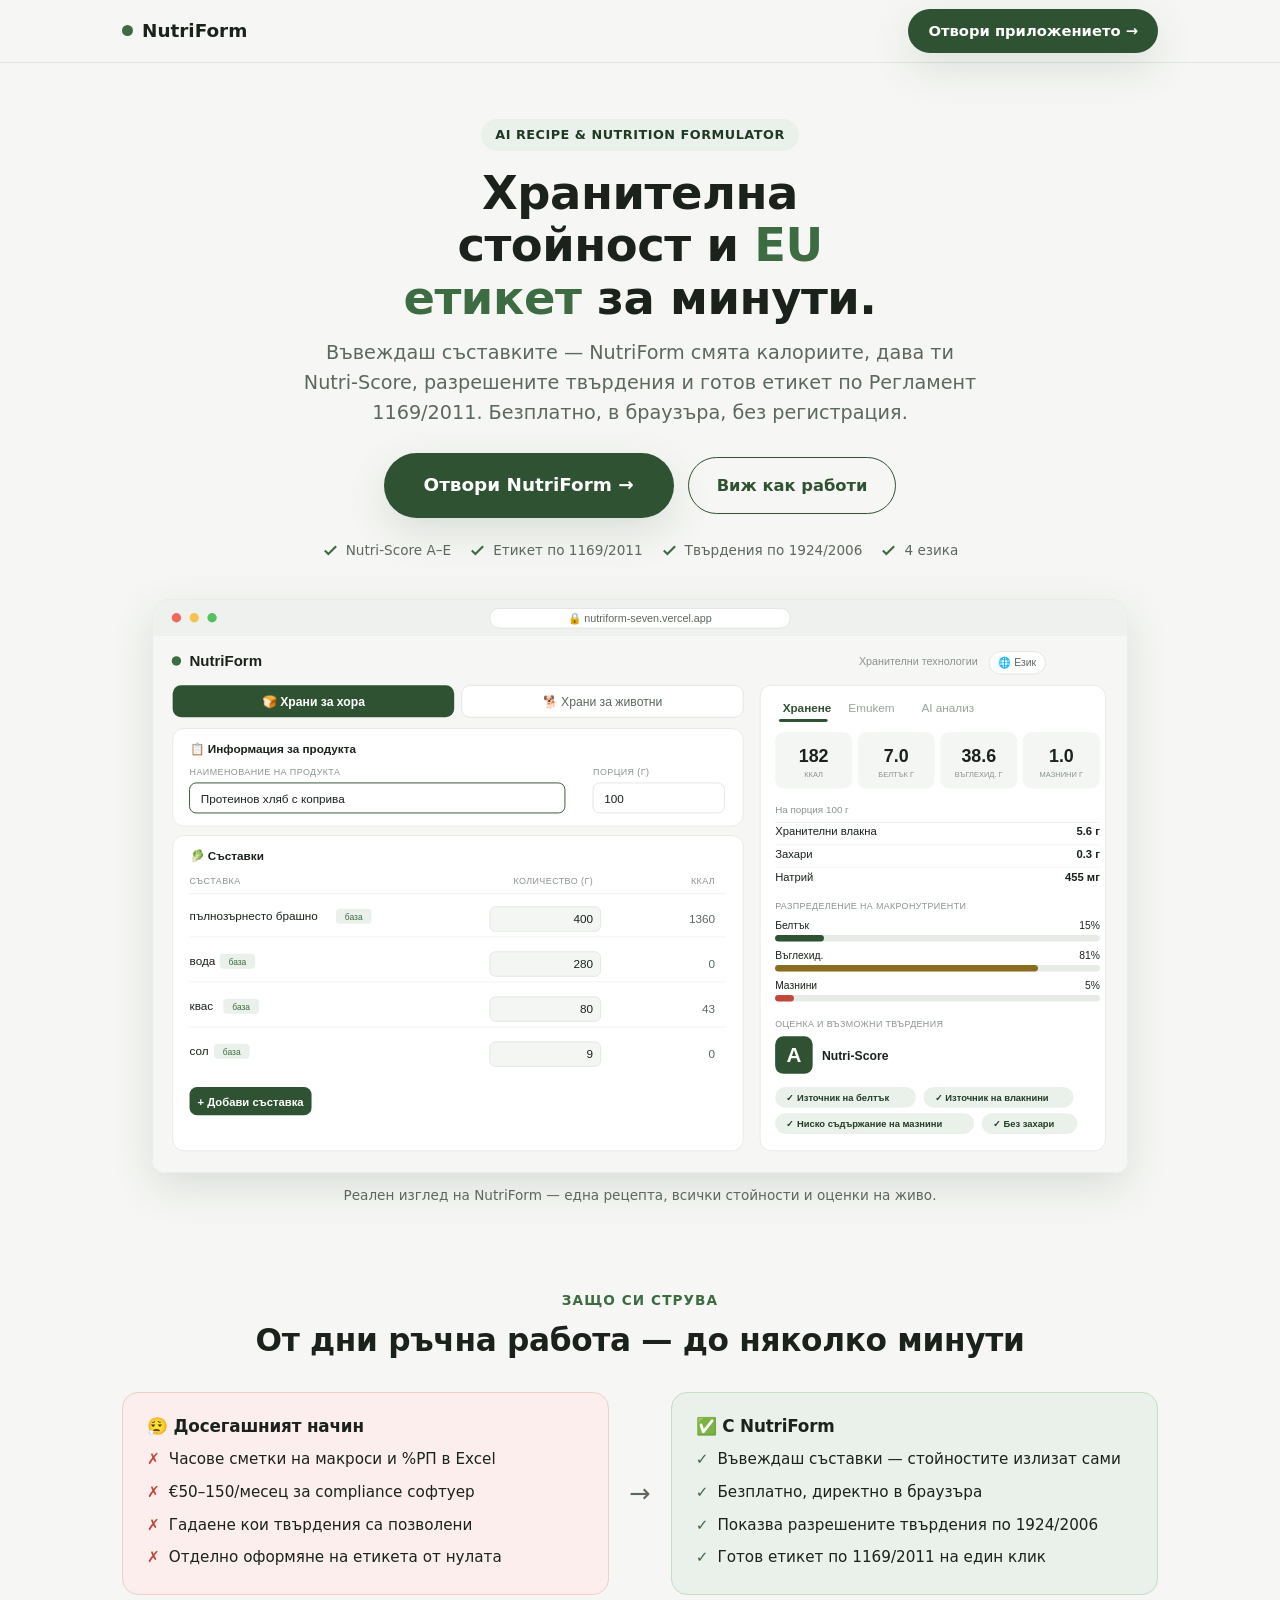
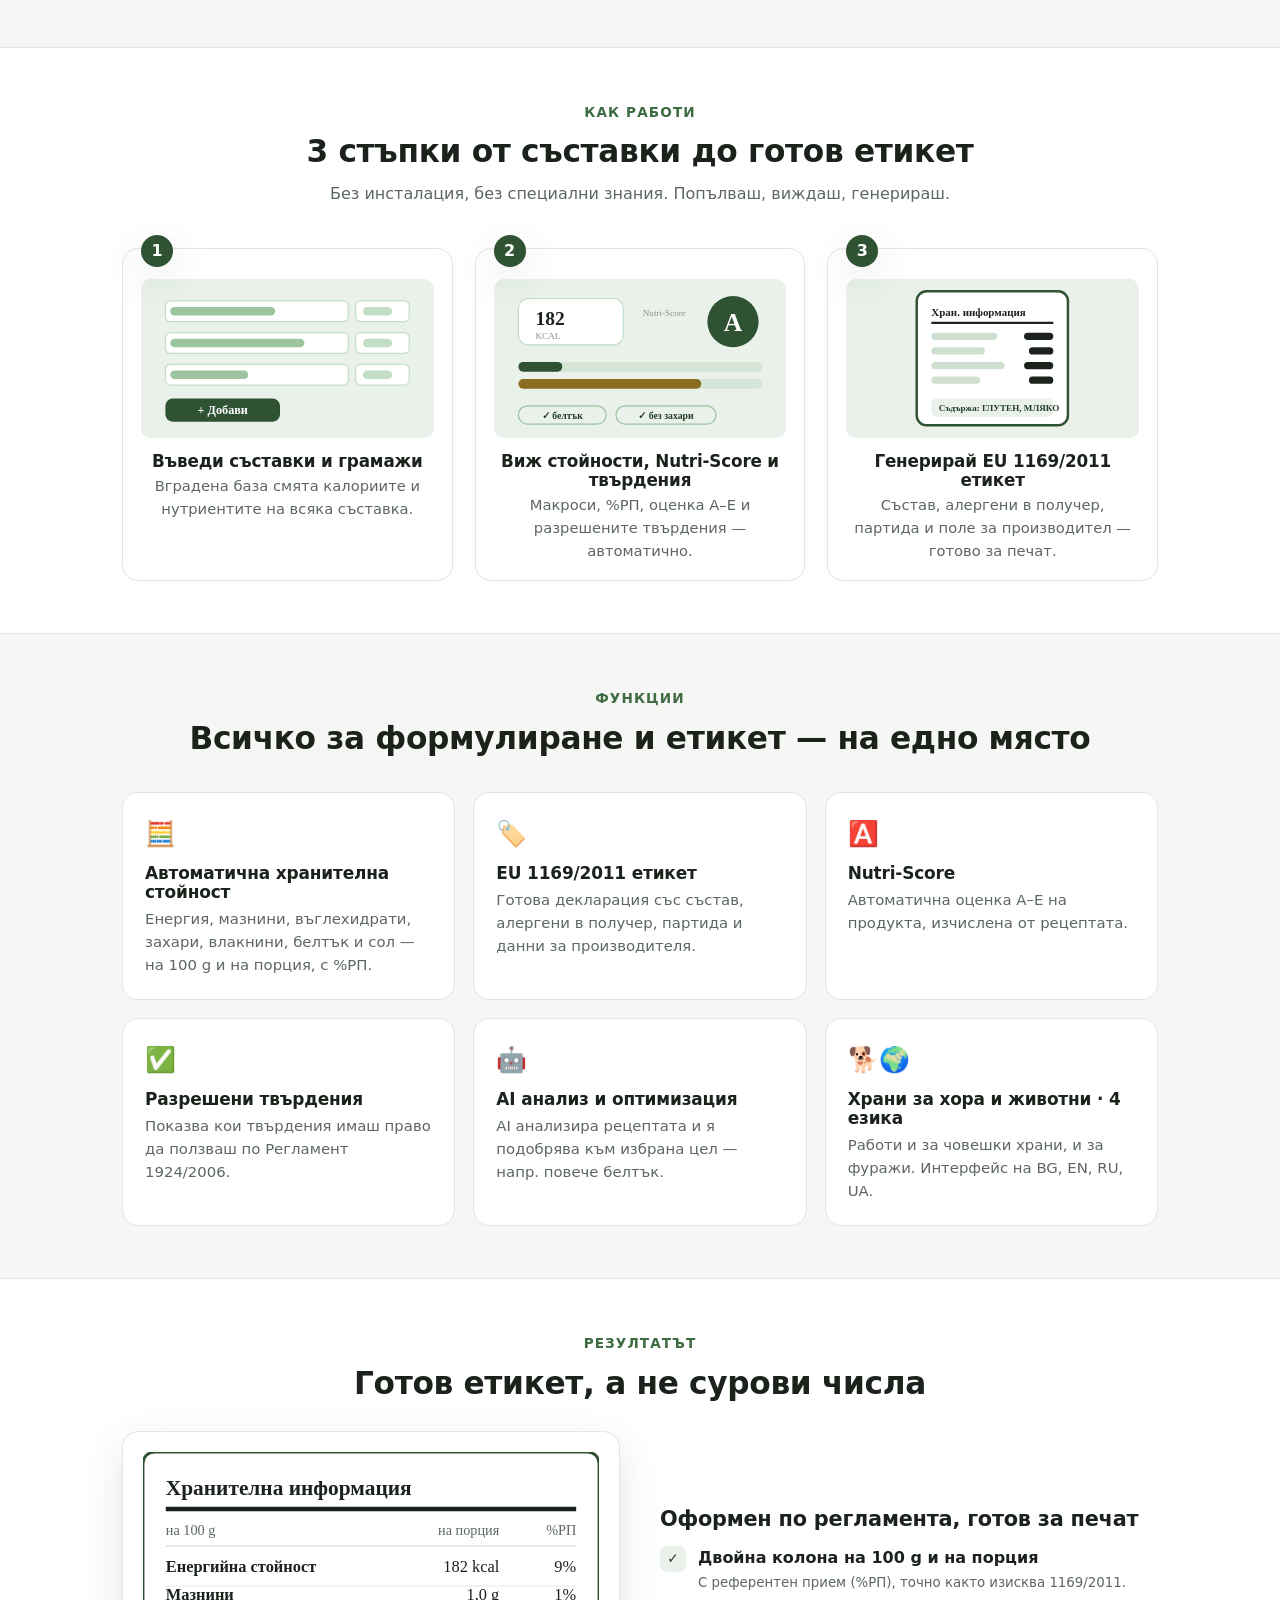
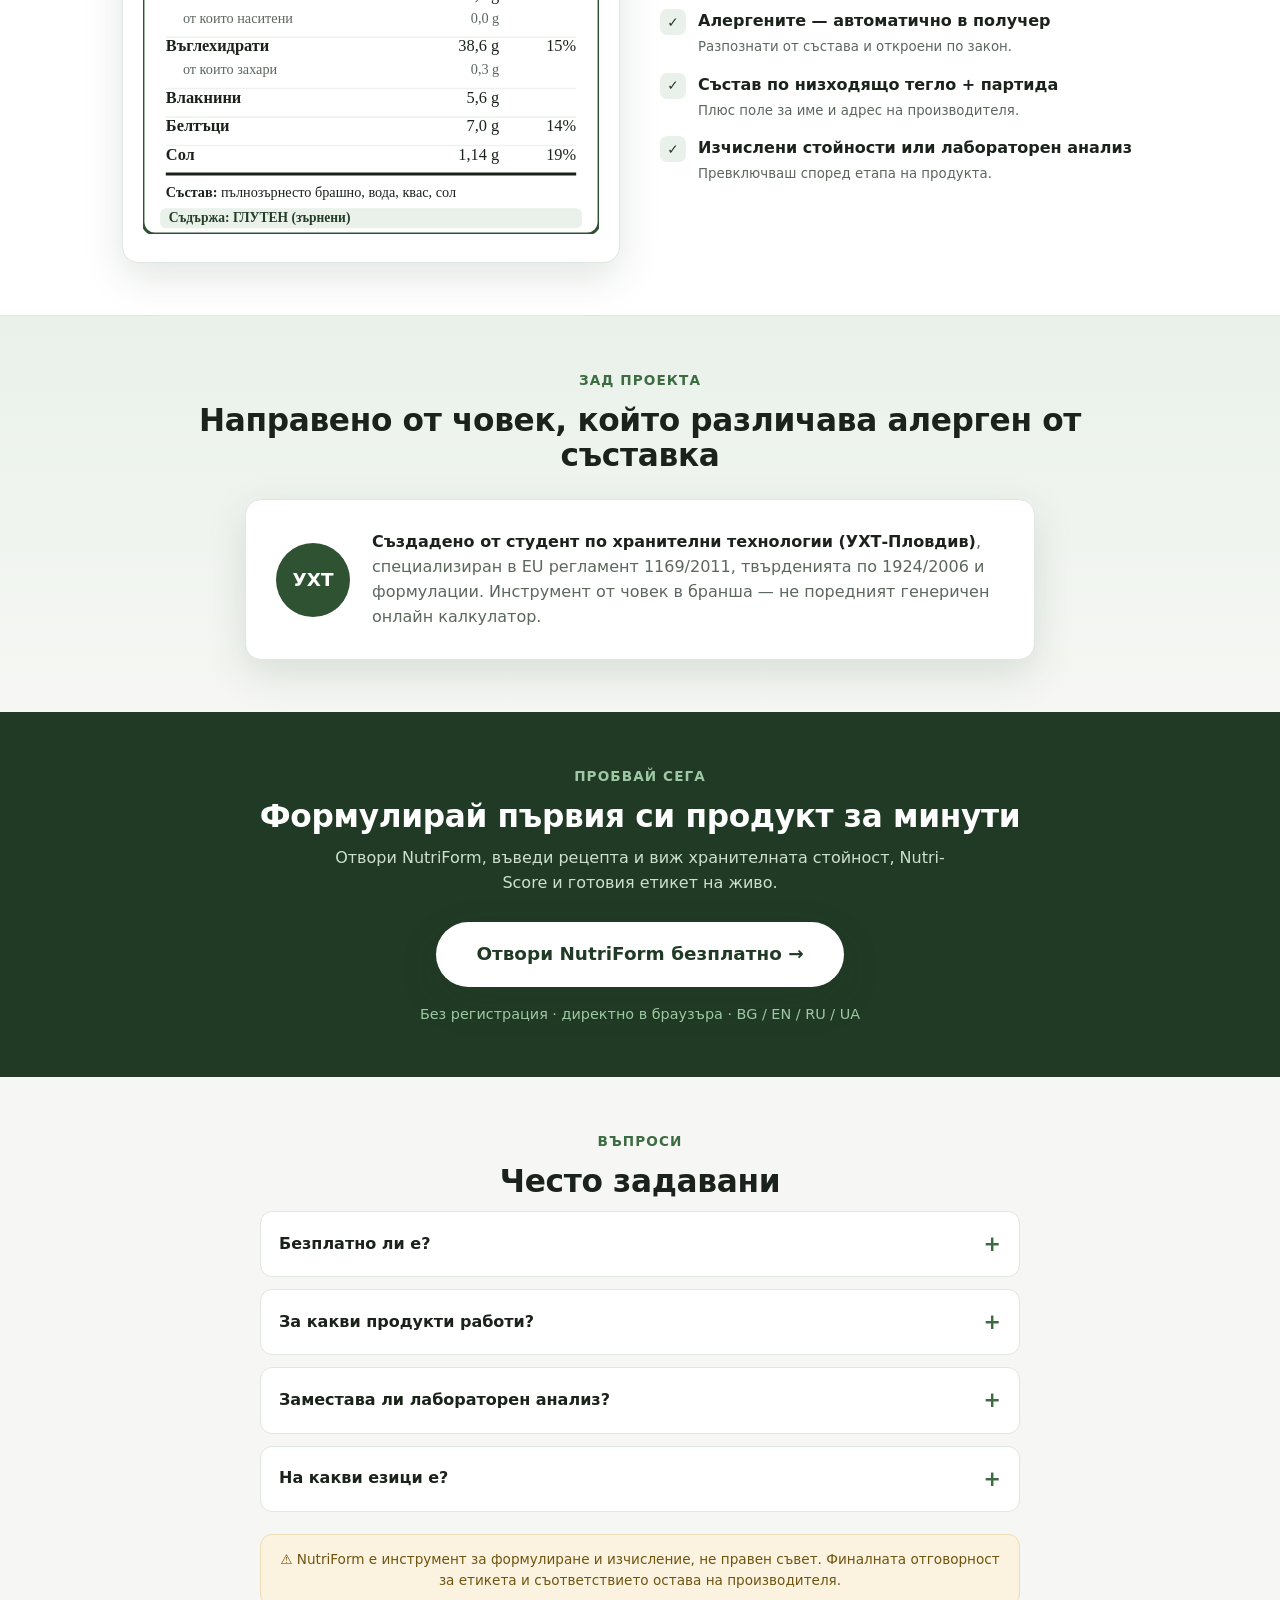
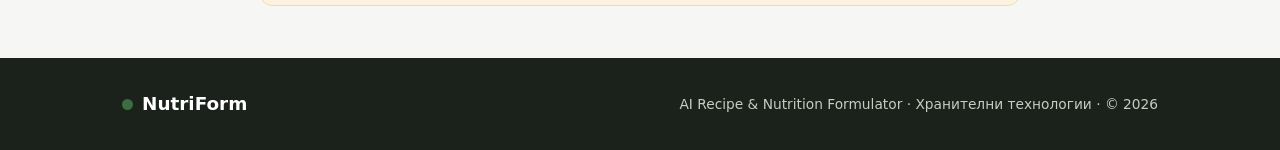
==== public/lp/index.html @ ff9357bd "Landing страница на /lp Задача B от IMPLEMENTATION_BRIEF. Вместо Netlify drop я слагам в същото репо" ====
<!DOCTYPE html>
<html lang="bg">
<head>
<meta charset="UTF-8" />
<meta name="viewport" content="width=device-width, initial-scale=1.0" />
<title>NutriForm — хранителна стойност и EU етикет за минути</title>
<meta name="description" content="Въведи съставките — NutriForm смята хранителната стойност, Nutri-Score, разрешените твърдения и прави готов етикет по Регламент 1169/2011. Безплатно, в браузъра." />
<link rel="icon" href="/icons/icon-192.png" />
<meta property="og:type" content="website" />
<meta property="og:title" content="NutriForm — хранителна стойност и EU етикет за минути" />
<meta property="og:description" content="Въведи съставките — NutriForm смята калориите, Nutri-Score и прави готов етикет по 1169/2011. Безплатно, без регистрация." />
<meta property="og:image" content="/icons/icon-512.png" />
<meta name="twitter:card" content="summary_large_image" />
<style>
  :root{
    --green:#2f5233;--green-2:#3d6b42;--green-d:#213a25;--green-l:#e9f1ea;
    --olive:#8a6d1f;--ink:#1a221b;--muted:#5c675e;--line:#e0e6e1;
    --bg:#f6f7f4;--white:#fff;--amber-l:#fbf3df;--red:#c0483b;
    --radius:16px;--shadow:0 14px 40px rgba(33,58,37,.13);
    --font:'Segoe UI',system-ui,-apple-system,Roboto,Helvetica,Arial,sans-serif;
  }
  *{box-sizing:border-box;margin:0;padding:0}
  html{scroll-behavior:smooth}
  body{font-family:var(--font);color:var(--ink);background:var(--bg);line-height:1.55;-webkit-font-smoothing:antialiased}
  .wrap{max-width:1080px;margin:0 auto;padding:0 22px}
  h1,h2,h3{line-height:1.13;letter-spacing:-.01em}
  .btn{display:inline-flex;align-items:center;gap:8px;background:var(--green);color:#fff;font-weight:700;
    font-size:1.02rem;padding:15px 28px;border-radius:999px;text-decoration:none;border:0;cursor:pointer;
    box-shadow:var(--shadow);transition:transform .15s,background .15s}
  .btn:hover{background:var(--green-d);transform:translateY(-2px)}
  .btn.small{padding:11px 20px;font-size:.92rem}
  .btn.ghost{background:transparent;color:var(--green);box-shadow:none;border:1.5px solid var(--green)}
  .btn.ghost:hover{background:var(--green-l)}
  .btn.big{font-size:1.15rem;padding:18px 40px}
  .tag{display:inline-block;background:var(--green-l);color:var(--green-d);font-weight:700;
    font-size:.8rem;padding:6px 14px;border-radius:999px;letter-spacing:.04em;text-transform:uppercase}

  nav{position:sticky;top:0;z-index:20;background:rgba(246,247,244,.92);backdrop-filter:blur(8px);border-bottom:1px solid var(--line)}
  nav .wrap{display:flex;align-items:center;justify-content:space-between;height:62px}
  .logo{display:flex;align-items:center;gap:9px;font-weight:800;font-size:1.15rem}
  .logo .dot{width:11px;height:11px;border-radius:50%;background:var(--green-2)}

  /* HERO */
  header{padding:56px 0 30px;background:radial-gradient(1100px 460px at 50% -40%,var(--green-l),transparent);text-align:center}
  header h1{font-size:2.9rem;margin:16px auto 14px;max-width:16ch}
  header h1 span{color:var(--green-2)}
  .lead{font-size:1.2rem;color:var(--muted);max-width:56ch;margin:0 auto 26px}
  .cta-row{display:flex;align-items:center;justify-content:center;gap:14px;flex-wrap:wrap}
  .trust{display:flex;gap:18px;flex-wrap:wrap;justify-content:center;margin-top:22px;font-size:.85rem;color:var(--muted)}
  .trust span{display:flex;align-items:center;gap:7px}
  .check{width:17px;height:17px;flex:none;color:var(--green-2)}

  /* SHOT */
  .shot{max-width:1020px;margin:38px auto 0;padding:0 22px}
  .shot svg{width:100%;height:auto;display:block;border-radius:14px;box-shadow:var(--shadow)}
  .shot .cap{text-align:center;color:var(--muted);font-size:.85rem;margin-top:12px}

  section{padding:52px 0}
  .center{text-align:center}
  .kicker{color:var(--green-2);font-weight:800;font-size:.85rem;letter-spacing:.08em;text-transform:uppercase}
  h2{font-size:1.95rem;margin:10px 0 12px}
  .sub{color:var(--muted);max-width:62ch;margin:0 auto}

  /* BEFORE/AFTER */
  .ba{display:grid;grid-template-columns:1fr auto 1fr;gap:20px;align-items:stretch;margin-top:34px}
  .ba .col{border-radius:var(--radius);padding:24px}
  .before{background:#fbeeec;border:1px solid #f0cfc9}
  .after{background:var(--green-l);border:1px solid #c3ddc6}
  .ba h3{font-size:1.05rem;margin-bottom:12px;display:flex;align-items:center;gap:8px}
  .ba ul{list-style:none;display:flex;flex-direction:column;gap:9px}
  .ba li{font-size:.95rem;display:flex;gap:9px;align-items:flex-start}
  .ba .mk{flex:none;font-weight:800}
  .before .mk{color:var(--red)}.after .mk{color:var(--green-2)}
  .ba .arrow{display:grid;place-items:center;font-size:1.6rem;color:var(--muted)}

  .panel{background:var(--white);border-top:1px solid var(--line);border-bottom:1px solid var(--line)}
  .steps{display:grid;grid-template-columns:repeat(3,1fr);gap:22px;margin-top:42px}
  .step{background:var(--white);border:1px solid var(--line);border-radius:var(--radius);padding:18px;position:relative}
  .step .num{position:absolute;top:-14px;left:18px;width:32px;height:32px;border-radius:50%;
    background:var(--green);color:#fff;display:grid;place-items:center;font-weight:800;box-shadow:var(--shadow)}
  .step svg{display:block;width:100%;height:auto;border-radius:10px;background:var(--green-l);margin:12px 0 14px}
  .step h3{font-size:1.05rem;margin-bottom:4px}.step p{color:var(--muted);font-size:.92rem}

  .feat{display:grid;grid-template-columns:repeat(3,1fr);gap:18px;margin-top:36px}
  .fcard{background:var(--white);border:1px solid var(--line);border-radius:var(--radius);padding:22px;text-align:left}
  .fcard .ico{font-size:1.55rem}.fcard h3{font-size:1.06rem;margin:10px 0 6px}.fcard p{color:var(--muted);font-size:.93rem}

  /* OUTPUT SHOWCASE */
  .out{display:grid;grid-template-columns:1fr 1fr;gap:40px;align-items:center;margin-top:30px}
  .out .label-svg{background:var(--white);border:1px solid var(--line);border-radius:var(--radius);box-shadow:var(--shadow);padding:20px}
  .out ul{list-style:none;display:flex;flex-direction:column;gap:14px;margin-top:14px}
  .out li{display:flex;gap:12px;align-items:flex-start}
  .out .b{width:26px;height:26px;border-radius:7px;background:var(--green-l);color:var(--green-d);display:grid;place-items:center;flex:none;font-weight:800;font-size:.85rem}
  .out b{display:block}.out small{color:var(--muted)}

  .why{background:linear-gradient(180deg,var(--green-l),var(--bg))}
  .why-box{background:var(--white);border:1px solid var(--line);border-radius:var(--radius);box-shadow:var(--shadow);
    padding:30px;display:flex;gap:22px;align-items:center;max-width:790px;margin:26px auto 0}
  .avatar{width:74px;height:74px;border-radius:50%;background:var(--green);color:#fff;display:grid;place-items:center;font-size:1.15rem;font-weight:800;flex:none}
  .why-box p{color:var(--muted)}.why-box b{color:var(--ink)}

  .offer{background:var(--green-d);color:#fff;text-align:center}
  .offer .kicker{color:#9ec7a3}.offer h2{color:#fff}.offer .sub{color:#cde0cf;margin-bottom:26px}
  .offer .note{margin-top:16px;font-size:.9rem;color:#9ec7a3}

  .faq{max-width:760px;margin:0 auto}
  details{background:var(--white);border:1px solid var(--line);border-radius:12px;padding:16px 18px;margin-top:12px}
  details summary{font-weight:700;cursor:pointer;list-style:none;display:flex;justify-content:space-between;align-items:center}
  details summary::-webkit-details-marker{display:none}
  details summary::after{content:'+';color:var(--green-2);font-weight:800;font-size:1.3rem}
  details[open] summary::after{content:'–'}
  details p{color:var(--muted);margin-top:10px;font-size:.95rem}
  .disc{background:var(--amber-l);border:1px solid #eeddb4;color:#6f5410;border-radius:12px;padding:14px 16px;font-size:.85rem;max-width:760px;margin:22px auto 0;text-align:center}

  footer{background:var(--ink);color:#c3cec4;padding:32px 0;font-size:.86rem}
  footer .wrap{display:flex;justify-content:space-between;gap:16px;flex-wrap:wrap;align-items:center}
  .logo.light{color:#fff}

  @media(max-width:820px){
    header h1{font-size:2.1rem}
    .ba{grid-template-columns:1fr}.ba .arrow{transform:rotate(90deg)}
    .steps,.feat,.out{grid-template-columns:1fr}
  }
</style>
</head>
<body>

<nav><div class="wrap">
  <div class="logo"><span class="dot"></span>NutriForm</div>
  <a href="/" class="btn small">Отвори приложението →</a>
</div></nav>

<!-- HERO -->
<header><div class="wrap">
  <span class="tag">AI Recipe &amp; Nutrition Formulator</span>
  <h1>Хранителна стойност и <span>EU етикет</span> за минути.</h1>
  <p class="lead">Въвеждаш съставките — NutriForm смята калориите, дава ти Nutri-Score, разрешените твърдения и готов етикет по Регламент 1169/2011. Безплатно, в браузъра, без регистрация.</p>
  <div class="cta-row">
    <a href="/" class="btn big">Отвори NutriForm →</a>
    <a href="#how" class="btn ghost">Виж как работи</a>
  </div>
  <div class="trust">
    <span><svg class="check" viewBox="0 0 24 24" fill="none" stroke="currentColor" stroke-width="3"><path d="M20 6 9 17l-5-5"/></svg>Nutri-Score A–E</span>
    <span><svg class="check" viewBox="0 0 24 24" fill="none" stroke="currentColor" stroke-width="3"><path d="M20 6 9 17l-5-5"/></svg>Етикет по 1169/2011</span>
    <span><svg class="check" viewBox="0 0 24 24" fill="none" stroke="currentColor" stroke-width="3"><path d="M20 6 9 17l-5-5"/></svg>Твърдения по 1924/2006</span>
    <span><svg class="check" viewBox="0 0 24 24" fill="none" stroke="currentColor" stroke-width="3"><path d="M20 6 9 17l-5-5"/></svg>4 езика</span>
  </div>
</div>

<!-- REAL UI RECREATION -->
<div class="shot">
  <svg viewBox="0 0 1040 612" xmlns="http://www.w3.org/2000/svg" font-family="Segoe UI, sans-serif">
    <rect x="1" y="1" width="1038" height="610" rx="14" fill="#fff" stroke="#dfe4df"/>
    <!-- browser bar -->
    <path d="M1 15 A14 14 0 0 1 15 1 H1025 A14 14 0 0 1 1039 15 V40 H1 Z" fill="#eef1ed"/>
    <circle cx="26" cy="20" r="5" fill="#f2685f"/><circle cx="45" cy="20" r="5" fill="#f6c350"/><circle cx="64" cy="20" r="5" fill="#54c05e"/>
    <rect x="360" y="10" width="320" height="21" rx="10" fill="#fff" stroke="#e0e6e1"/>
    <text x="520" y="25" text-anchor="middle" font-size="11.5" fill="#5c675e">🔒 nutriform-seven.vercel.app</text>
    <!-- app bg -->
    <rect x="1" y="40" width="1038" height="571" fill="#f6f7f4"/>
    <!-- app top bar -->
    <circle cx="26" cy="66" r="5" fill="#3d6b42"/><text x="40" y="71" font-size="16" font-weight="800" fill="#1a221b">NutriForm</text>
    <text x="880" y="70" text-anchor="end" font-size="11.5" fill="#8a938c">Хранителни технологии</text>
    <rect x="892" y="56" width="60" height="24" rx="12" fill="#fff" stroke="#e0e6e1"/><text x="922" y="71" text-anchor="middle" font-size="11" fill="#5c675e">🌐 Език</text>

    <!-- left tabs -->
    <rect x="22" y="92" width="300" height="34" rx="9" fill="#2f5233"/><text x="172" y="114" text-anchor="middle" font-size="13" font-weight="700" fill="#fff">🍞 Храни за хора</text>
    <rect x="330" y="92" width="300" height="34" rx="9" fill="#fff" stroke="#e0e6e1"/><text x="480" y="114" text-anchor="middle" font-size="13" fill="#5c675e">🐕 Храни за животни</text>

    <!-- left: product info card -->
    <rect x="22" y="138" width="608" height="104" rx="12" fill="#fff" stroke="#e6ebe6"/>
    <text x="40" y="164" font-size="12.5" font-weight="700" fill="#1a221b">📋 Информация за продукта</text>
    <text x="40" y="188" font-size="9.5" letter-spacing=".05em" fill="#8a938c">НАИМЕНОВАНИЕ НА ПРОДУКТА</text>
    <rect x="40" y="196" width="400" height="32" rx="7" fill="#fff" stroke="#2f5233"/><text x="52" y="217" font-size="12.5" fill="#1a221b">Протеинов хляб с коприва</text>
    <text x="470" y="188" font-size="9.5" letter-spacing=".05em" fill="#8a938c">ПОРЦИЯ (Г)</text>
    <rect x="470" y="196" width="140" height="32" rx="7" fill="#fff" stroke="#e0e6e1"/><text x="482" y="217" font-size="12.5" fill="#1a221b">100</text>

    <!-- left: ingredients card -->
    <rect x="22" y="252" width="608" height="336" rx="12" fill="#fff" stroke="#e6ebe6"/>
    <text x="40" y="278" font-size="12.5" font-weight="700" fill="#1a221b">🥬 Съставки</text>
    <text x="40" y="304" font-size="9.5" letter-spacing=".05em" fill="#8a938c">СЪСТАВКА</text>
    <text x="470" y="304" text-anchor="end" font-size="9.5" letter-spacing=".05em" fill="#8a938c">КОЛИЧЕСТВО (Г)</text>
    <text x="600" y="304" text-anchor="end" font-size="9.5" letter-spacing=".05em" fill="#8a938c">ККАЛ</text>
    <line x1="40" y1="314" x2="612" y2="314" stroke="#eef1ed"/>
    <!-- rows -->
    <g font-size="12.5" fill="#1a221b">
      <text x="40" y="342">пълнозърнесто брашно</text><rect x="196" y="330" width="38" height="16" rx="4" fill="#e9f1ea"/><text x="215" y="342" text-anchor="middle" font-size="9" fill="#3d6b42">база</text>
      <rect x="360" y="328" width="118" height="26" rx="6" fill="#f4f6f3" stroke="#e0e6e1"/><text x="470" y="345" text-anchor="end">400</text><text x="600" y="345" text-anchor="end" fill="#5c675e">1360</text>
      <text x="40" y="390">вода</text><rect x="72" y="378" width="38" height="16" rx="4" fill="#e9f1ea"/><text x="91" y="390" text-anchor="middle" font-size="9" fill="#3d6b42">база</text>
      <rect x="360" y="376" width="118" height="26" rx="6" fill="#f4f6f3" stroke="#e0e6e1"/><text x="470" y="393" text-anchor="end">280</text><text x="600" y="393" text-anchor="end" fill="#5c675e">0</text>
      <text x="40" y="438">квас</text><rect x="76" y="426" width="38" height="16" rx="4" fill="#e9f1ea"/><text x="95" y="438" text-anchor="middle" font-size="9" fill="#3d6b42">база</text>
      <rect x="360" y="424" width="118" height="26" rx="6" fill="#f4f6f3" stroke="#e0e6e1"/><text x="470" y="441" text-anchor="end">80</text><text x="600" y="441" text-anchor="end" fill="#5c675e">43</text>
      <text x="40" y="486">сол</text><rect x="66" y="474" width="38" height="16" rx="4" fill="#e9f1ea"/><text x="85" y="486" text-anchor="middle" font-size="9" fill="#3d6b42">база</text>
      <rect x="360" y="472" width="118" height="26" rx="6" fill="#f4f6f3" stroke="#e0e6e1"/><text x="470" y="489" text-anchor="end">9</text><text x="600" y="489" text-anchor="end" fill="#5c675e">0</text>
    </g>
    <line x1="40" y1="360" x2="612" y2="360" stroke="#f2f4f1"/><line x1="40" y1="408" x2="612" y2="408" stroke="#f2f4f1"/><line x1="40" y1="456" x2="612" y2="456" stroke="#f2f4f1"/>
    <rect x="40" y="520" width="130" height="30" rx="8" fill="#2f5233"/><text x="105" y="540" text-anchor="middle" font-size="12" font-weight="700" fill="#fff">+ Добави съставка</text>

    <!-- right: results card -->
    <rect x="648" y="92" width="368" height="496" rx="12" fill="#fff" stroke="#e6ebe6"/>
    <text x="672" y="120" font-size="12.5" font-weight="800" fill="#2f5233">Хранене</text>
    <text x="742" y="120" font-size="12.5" fill="#9aa39c">Emukem</text>
    <text x="820" y="120" font-size="12.5" fill="#9aa39c">AI анализ</text>
    <rect x="668" y="128" width="52" height="3" rx="2" fill="#2f5233"/>
    <!-- stat boxes -->
    <g>
      <rect x="664" y="142" width="82" height="60" rx="9" fill="#f4f6f3"/><text x="705" y="174" text-anchor="middle" font-size="19" font-weight="800" fill="#1a221b">182</text><text x="705" y="190" text-anchor="middle" font-size="8" fill="#8a938c">ККАЛ</text>
      <rect x="752" y="142" width="82" height="60" rx="9" fill="#f4f6f3"/><text x="793" y="174" text-anchor="middle" font-size="19" font-weight="800" fill="#1a221b">7.0</text><text x="793" y="190" text-anchor="middle" font-size="8" fill="#8a938c">БЕЛТЪК Г</text>
      <rect x="840" y="142" width="82" height="60" rx="9" fill="#f4f6f3"/><text x="881" y="174" text-anchor="middle" font-size="19" font-weight="800" fill="#1a221b">38.6</text><text x="881" y="190" text-anchor="middle" font-size="8" fill="#8a938c">ВЪГЛЕХИД. Г</text>
      <rect x="928" y="142" width="82" height="60" rx="9" fill="#f4f6f3"/><text x="969" y="174" text-anchor="middle" font-size="19" font-weight="800" fill="#1a221b">1.0</text><text x="969" y="190" text-anchor="middle" font-size="8" fill="#8a938c">МАЗНИНИ Г</text>
    </g>
    <text x="664" y="228" font-size="10.5" fill="#8a938c">На порция 100 г</text>
    <g font-size="12" fill="#1a221b"><text x="664" y="252">Хранителни влакна</text><text x="1010" y="252" text-anchor="end" font-weight="700">5.6 г</text>
      <text x="664" y="276">Захари</text><text x="1010" y="276" text-anchor="end" font-weight="700">0.3 г</text>
      <text x="664" y="300">Натрий</text><text x="1010" y="300" text-anchor="end" font-weight="700">455 мг</text></g>
    <line x1="664" y1="238" x2="1010" y2="238" stroke="#eef1ed"/><line x1="664" y1="262" x2="1010" y2="262" stroke="#f4f6f3"/><line x1="664" y1="286" x2="1010" y2="286" stroke="#f4f6f3"/>
    <text x="664" y="330" font-size="9.5" letter-spacing=".04em" fill="#8a938c">РАЗПРЕДЕЛЕНИЕ НА МАКРОНУТРИЕНТИ</text>
    <g font-size="11" fill="#1a221b">
      <text x="664" y="352">Белтък</text><text x="1010" y="352" text-anchor="end">15%</text>
      <rect x="664" y="358" width="346" height="7" rx="3.5" fill="#e6ebe6"/><rect x="664" y="358" width="52" height="7" rx="3.5" fill="#2f5233"/>
      <text x="664" y="384">Въглехид.</text><text x="1010" y="384" text-anchor="end">81%</text>
      <rect x="664" y="390" width="346" height="7" rx="3.5" fill="#e6ebe6"/><rect x="664" y="390" width="280" height="7" rx="3.5" fill="#8a6d1f"/>
      <text x="664" y="416">Мазнини</text><text x="1010" y="416" text-anchor="end">5%</text>
      <rect x="664" y="422" width="346" height="7" rx="3.5" fill="#e6ebe6"/><rect x="664" y="422" width="20" height="7" rx="3.5" fill="#c0483b"/>
    </g>
    <text x="664" y="456" font-size="9.5" letter-spacing=".04em" fill="#8a938c">ОЦЕНКА И ВЪЗМОЖНИ ТВЪРДЕНИЯ</text>
    <rect x="664" y="466" width="40" height="40" rx="9" fill="#2f5233"/><text x="684" y="493" text-anchor="middle" font-size="22" font-weight="800" fill="#fff">A</text>
    <text x="714" y="491" font-size="13" font-weight="700" fill="#1a221b">Nutri-Score</text>
    <!-- claim chips -->
    <g font-size="10" font-weight="700" fill="#233d26">
      <rect x="664" y="520" width="150" height="22" rx="11" fill="#e9f1ea"/><text x="676" y="535">✓ Източник на белтък</text>
      <rect x="822" y="520" width="160" height="22" rx="11" fill="#e9f1ea"/><text x="834" y="535">✓ Източник на влакнини</text>
      <rect x="664" y="548" width="212" height="22" rx="11" fill="#e9f1ea"/><text x="676" y="563">✓ Ниско съдържание на мазнини</text>
      <rect x="884" y="548" width="102" height="22" rx="11" fill="#e9f1ea"/><text x="896" y="563">✓ Без захари</text>
    </g>
  </svg>
  <div class="cap">Реален изглед на NutriForm — една рецепта, всички стойности и оценки на живо.</div>
</div>
</header>

<!-- BEFORE / AFTER -->
<section><div class="wrap center">
  <span class="kicker">Защо си струва</span>
  <h2>От дни ръчна работа — до няколко минути</h2>
  <div class="ba">
    <div class="col before">
      <h3>😮‍💨 Досегашният начин</h3>
      <ul>
        <li><span class="mk">✗</span> Часове сметки на макроси и %РП в Excel</li>
        <li><span class="mk">✗</span> €50–150/месец за compliance софтуер</li>
        <li><span class="mk">✗</span> Гадаене кои твърдения са позволени</li>
        <li><span class="mk">✗</span> Отделно оформяне на етикета от нулата</li>
      </ul>
    </div>
    <div class="arrow">→</div>
    <div class="col after">
      <h3>✅ С NutriForm</h3>
      <ul>
        <li><span class="mk">✓</span> Въвеждаш съставки — стойностите излизат сами</li>
        <li><span class="mk">✓</span> Безплатно, директно в браузъра</li>
        <li><span class="mk">✓</span> Показва разрешените твърдения по 1924/2006</li>
        <li><span class="mk">✓</span> Готов етикет по 1169/2011 на един клик</li>
      </ul>
    </div>
  </div>
</div></section>

<!-- HOW -->
<section class="panel" id="how"><div class="wrap center">
  <span class="kicker">Как работи</span>
  <h2>3 стъпки от съставки до готов етикет</h2>
  <p class="sub">Без инсталация, без специални знания. Попълваш, виждаш, генерираш.</p>
  <div class="steps">
    <div class="step"><div class="num">1</div>
      <svg viewBox="0 0 240 130"><rect width="240" height="130" fill="#e9f1ea"/>
        <rect x="20" y="18" width="150" height="17" rx="4" fill="#fff" stroke="#c3ddc6"/><rect x="24" y="23" width="86" height="7" rx="3.5" fill="#9cc4a0"/>
        <rect x="176" y="18" width="44" height="17" rx="4" fill="#fff" stroke="#c3ddc6"/><rect x="182" y="23" width="24" height="7" rx="3.5" fill="#c3ddc6"/>
        <rect x="20" y="44" width="150" height="17" rx="4" fill="#fff" stroke="#c3ddc6"/><rect x="24" y="49" width="110" height="7" rx="3.5" fill="#9cc4a0"/>
        <rect x="176" y="44" width="44" height="17" rx="4" fill="#fff" stroke="#c3ddc6"/><rect x="182" y="49" width="24" height="7" rx="3.5" fill="#c3ddc6"/>
        <rect x="20" y="70" width="150" height="17" rx="4" fill="#fff" stroke="#c3ddc6"/><rect x="24" y="75" width="64" height="7" rx="3.5" fill="#9cc4a0"/>
        <rect x="176" y="70" width="44" height="17" rx="4" fill="#fff" stroke="#c3ddc6"/><rect x="182" y="75" width="24" height="7" rx="3.5" fill="#c3ddc6"/>
        <rect x="20" y="98" width="94" height="19" rx="6" fill="#2f5233"/><text x="67" y="111" text-anchor="middle" font-family="Segoe UI" font-size="10" font-weight="700" fill="#fff">+ Добави</text>
      </svg>
      <h3>Въведи съставки и грамажи</h3><p>Вградена база смята калориите и нутриентите на всяка съставка.</p>
    </div>
    <div class="step"><div class="num">2</div>
      <svg viewBox="0 0 240 130"><rect width="240" height="130" fill="#e9f1ea"/>
        <rect x="20" y="16" width="86" height="38" rx="8" fill="#fff" stroke="#c3ddc6"/><text x="34" y="38" font-family="Segoe UI" font-size="16" font-weight="800" fill="#1a221b">182</text><text x="34" y="49" font-family="Segoe UI" font-size="7.5" fill="#8a938c">KCAL</text>
        <circle cx="196" cy="35" r="21" fill="#2f5233"/><text x="196" y="43" text-anchor="middle" font-family="Segoe UI" font-size="21" font-weight="800" fill="#fff">A</text><text x="122" y="30" font-family="Segoe UI" font-size="7.5" fill="#8a938c">Nutri-Score</text>
        <rect x="20" y="68" width="200" height="8" rx="4" fill="#d5e6d7"/><rect x="20" y="68" width="36" height="8" rx="4" fill="#2f5233"/>
        <rect x="20" y="82" width="200" height="8" rx="4" fill="#d5e6d7"/><rect x="20" y="82" width="150" height="8" rx="4" fill="#8a6d1f"/>
        <rect x="20" y="104" width="72" height="15" rx="7.5" fill="#e9f1ea" stroke="#9cc4a0"/><text x="56" y="114.5" text-anchor="middle" font-family="Segoe UI" font-size="8" font-weight="700" fill="#233d26">✓ белтък</text>
        <rect x="100" y="104" width="82" height="15" rx="7.5" fill="#e9f1ea" stroke="#9cc4a0"/><text x="141" y="114.5" text-anchor="middle" font-family="Segoe UI" font-size="8" font-weight="700" fill="#233d26">✓ без захари</text>
      </svg>
      <h3>Виж стойности, Nutri-Score и твърдения</h3><p>Макроси, %РП, оценка A–E и разрешените твърдения — автоматично.</p>
    </div>
    <div class="step"><div class="num">3</div>
      <svg viewBox="0 0 240 130"><rect width="240" height="130" fill="#e9f1ea"/>
        <rect x="58" y="10" width="124" height="110" rx="8" fill="#fff" stroke="#2f5233" stroke-width="2"/>
        <text x="70" y="30" font-family="Segoe UI" font-size="9" font-weight="800" fill="#1a221b">Хран. информация</text><line x1="70" y1="36" x2="170" y2="36" stroke="#1a221b" stroke-width="2"/>
        <rect x="70" y="44" width="54" height="6" rx="3" fill="#cfe0d1"/><rect x="146" y="44" width="24" height="6" rx="3" fill="#1a221b"/>
        <rect x="70" y="56" width="44" height="6" rx="3" fill="#cfe0d1"/><rect x="150" y="56" width="20" height="6" rx="3" fill="#1a221b"/>
        <rect x="70" y="68" width="60" height="6" rx="3" fill="#cfe0d1"/><rect x="146" y="68" width="24" height="6" rx="3" fill="#1a221b"/>
        <rect x="70" y="80" width="40" height="6" rx="3" fill="#cfe0d1"/><rect x="150" y="80" width="20" height="6" rx="3" fill="#1a221b"/>
        <rect x="70" y="98" width="100" height="15" rx="4" fill="#e9f1ea"/><text x="76" y="108.5" font-family="Segoe UI" font-size="7.5" font-weight="700" fill="#233d26">Съдържа: ГЛУТЕН, МЛЯКО</text>
      </svg>
      <h3>Генерирай EU 1169/2011 етикет</h3><p>Състав, алергени в получер, партида и поле за производител — готово за печат.</p>
    </div>
  </div>
</div></section>

<!-- FEATURES -->
<section><div class="wrap center">
  <span class="kicker">Функции</span>
  <h2>Всичко за формулиране и етикет — на едно място</h2>
  <div class="feat">
    <div class="fcard"><div class="ico">🧮</div><h3>Автоматична хранителна стойност</h3><p>Енергия, мазнини, въглехидрати, захари, влакнини, белтък и сол — на 100 g и на порция, с %РП.</p></div>
    <div class="fcard"><div class="ico">🏷️</div><h3>EU 1169/2011 етикет</h3><p>Готова декларация със състав, алергени в получер, партида и данни за производителя.</p></div>
    <div class="fcard"><div class="ico">🅰️</div><h3>Nutri-Score</h3><p>Автоматична оценка A–E на продукта, изчислена от рецептата.</p></div>
    <div class="fcard"><div class="ico">✅</div><h3>Разрешени твърдения</h3><p>Показва кои твърдения имаш право да ползваш по Регламент 1924/2006.</p></div>
    <div class="fcard"><div class="ico">🤖</div><h3>AI анализ и оптимизация</h3><p>AI анализира рецептата и я подобрява към избрана цел — напр. повече белтък.</p></div>
    <div class="fcard"><div class="ico">🐕🌍</div><h3>Храни за хора и животни · 4 езика</h3><p>Работи и за човешки храни, и за фуражи. Интерфейс на BG, EN, RU, UA.</p></div>
  </div>
</div></section>

<!-- OUTPUT SHOWCASE -->
<section class="panel"><div class="wrap">
  <div class="center"><span class="kicker">Резултатът</span><h2>Готов етикет, а не сурови числа</h2></div>
  <div class="out">
    <div class="label-svg">
      <svg viewBox="0 0 320 268" xmlns="http://www.w3.org/2000/svg" style="width:100%;height:auto">
        <rect width="320" height="268" rx="8" fill="#fff" stroke="#2f5233" stroke-width="2"/>
        <text x="16" y="30" font-family="Segoe UI" font-size="15" font-weight="800" fill="#1a221b">Хранителна информация</text>
        <line x1="16" y1="40" x2="304" y2="40" stroke="#1a221b" stroke-width="3"/>
        <text x="16" y="58" font-family="Segoe UI" font-size="10" fill="#5c675e">на 100 g</text>
        <text x="250" y="58" text-anchor="end" font-family="Segoe UI" font-size="10" fill="#5c675e">на порция</text>
        <text x="304" y="58" text-anchor="end" font-family="Segoe UI" font-size="10" fill="#5c675e">%РП</text>
        <line x1="16" y1="66" x2="304" y2="66" stroke="#e0e6e1"/>
        <g font-family="Segoe UI" font-size="11.5" fill="#1a221b">
          <text x="16" y="84" font-weight="700">Енергийна стойност</text><text x="250" y="84" text-anchor="end">182 kcal</text><text x="304" y="84" text-anchor="end">9%</text>
          <text x="16" y="104" font-weight="700">Мазнини</text><text x="250" y="104" text-anchor="end">1,0 g</text><text x="304" y="104" text-anchor="end">1%</text>
          <text x="28" y="120" fill="#5c675e" font-size="10">от които наситени</text><text x="250" y="120" text-anchor="end" fill="#5c675e" font-size="10">0,0 g</text>
          <text x="16" y="140" font-weight="700">Въглехидрати</text><text x="250" y="140" text-anchor="end">38,6 g</text><text x="304" y="140" text-anchor="end">15%</text>
          <text x="28" y="156" fill="#5c675e" font-size="10">от които захари</text><text x="250" y="156" text-anchor="end" fill="#5c675e" font-size="10">0,3 g</text>
          <text x="16" y="176" font-weight="700">Влакнини</text><text x="250" y="176" text-anchor="end">5,6 g</text>
          <text x="16" y="196" font-weight="700">Белтъци</text><text x="250" y="196" text-anchor="end">7,0 g</text><text x="304" y="196" text-anchor="end">14%</text>
          <text x="16" y="216" font-weight="700">Сол</text><text x="250" y="216" text-anchor="end">1,14 g</text><text x="304" y="216" text-anchor="end">19%</text>
        </g>
        <line x1="16" y1="94" x2="304" y2="94" stroke="#eef1ed"/><line x1="16" y1="130" x2="304" y2="130" stroke="#eef1ed"/><line x1="16" y1="166" x2="304" y2="166" stroke="#eef1ed"/><line x1="16" y1="186" x2="304" y2="186" stroke="#eef1ed"/><line x1="16" y1="206" x2="304" y2="206" stroke="#eef1ed"/>
        <line x1="16" y1="226" x2="304" y2="226" stroke="#1a221b" stroke-width="2"/>
        <text x="16" y="242" font-family="Segoe UI" font-size="10" fill="#1a221b"><tspan font-weight="700">Състав:</tspan> пълнозърнесто брашно, вода, квас, сол</text>
        <rect x="12" y="250" width="296" height="14" rx="4" fill="#e9f1ea"/><text x="18" y="260" font-family="Segoe UI" font-size="9.5" font-weight="700" fill="#233d26">Съдържа: ГЛУТЕН (зърнени)</text>
      </svg>
    </div>
    <div>
      <h3 style="font-size:1.3rem;margin-bottom:6px">Оформен по регламента, готов за печат</h3>
      <ul>
        <li><span class="b">✓</span><div><b>Двойна колона на 100 g и на порция</b><small>С референтен прием (%РП), точно както изисква 1169/2011.</small></div></li>
        <li><span class="b">✓</span><div><b>Алергените — автоматично в получер</b><small>Разпознати от състава и откроени по закон.</small></div></li>
        <li><span class="b">✓</span><div><b>Състав по низходящо тегло + партида</b><small>Плюс поле за име и адрес на производителя.</small></div></li>
        <li><span class="b">✓</span><div><b>Изчислени стойности или лабораторен анализ</b><small>Превключваш според етапа на продукта.</small></div></li>
      </ul>
    </div>
  </div>
</div></section>

<!-- WHY -->
<section class="why"><div class="wrap center">
  <span class="kicker">Зад проекта</span>
  <h2>Направено от човек, който различава алерген от съставка</h2>
  <div class="why-box">
    <div class="avatar">УХТ</div>
    <p style="text-align:left"><b>Създадено от студент по хранителни технологии (УХТ-Пловдив)</b>, специализиран в EU регламент 1169/2011, твърденията по 1924/2006 и формулации. Инструмент от човек в бранша — не поредният генеричен онлайн калкулатор.</p>
  </div>
</div></section>

<!-- OFFER -->
<section class="offer"><div class="wrap">
  <span class="kicker">Пробвай сега</span>
  <h2>Формулирай първия си продукт за минути</h2>
  <p class="sub">Отвори NutriForm, въведи рецепта и виж хранителната стойност, Nutri-Score и готовия етикет на живо.</p>
  <a href="/" class="btn big" style="background:#fff;color:#213a25">Отвори NutriForm безплатно →</a>
  <div class="note">Без регистрация · директно в браузъра · BG / EN / RU / UA</div>
</div></section>

<!-- FAQ -->
<section><div class="wrap">
  <div class="center"><span class="kicker">Въпроси</span><h2>Често задавани</h2></div>
  <div class="faq">
    <details><summary>Безплатно ли е?</summary><p>Да. Отваряш приложението в браузъра и започваш веднага — без инсталация и без регистрация.</p></details>
    <details><summary>За какви продукти работи?</summary><p>За храни за хора и за храни за животни (фуражи). Всякакви рецепти — печиво, напитки, добавки и др.</p></details>
    <details><summary>Заместава ли лабораторен анализ?</summary><p>Не. Стойностите са изчислени (база данни USDA) и са за формулиране и чернова на етикет. За официален пазарен етикет може да е необходим лабораторен анализ съгласно Регламент (ЕС) 1169/2011.</p></details>
    <details><summary>На какви езици е?</summary><p>Български, английски, руски и украински. Езикът се сменя от самото приложение.</p></details>
  </div>
  <div class="disc">⚠️ NutriForm е инструмент за формулиране и изчисление, не правен съвет. Финалната отговорност за етикета и съответствието остава на производителя.</div>
</div></section>

<footer><div class="wrap">
  <div class="logo light"><span class="dot"></span> NutriForm</div>
  <div>AI Recipe &amp; Nutrition Formulator · Хранителни технологии · © 2026</div>
</div></footer>

</body>
</html>
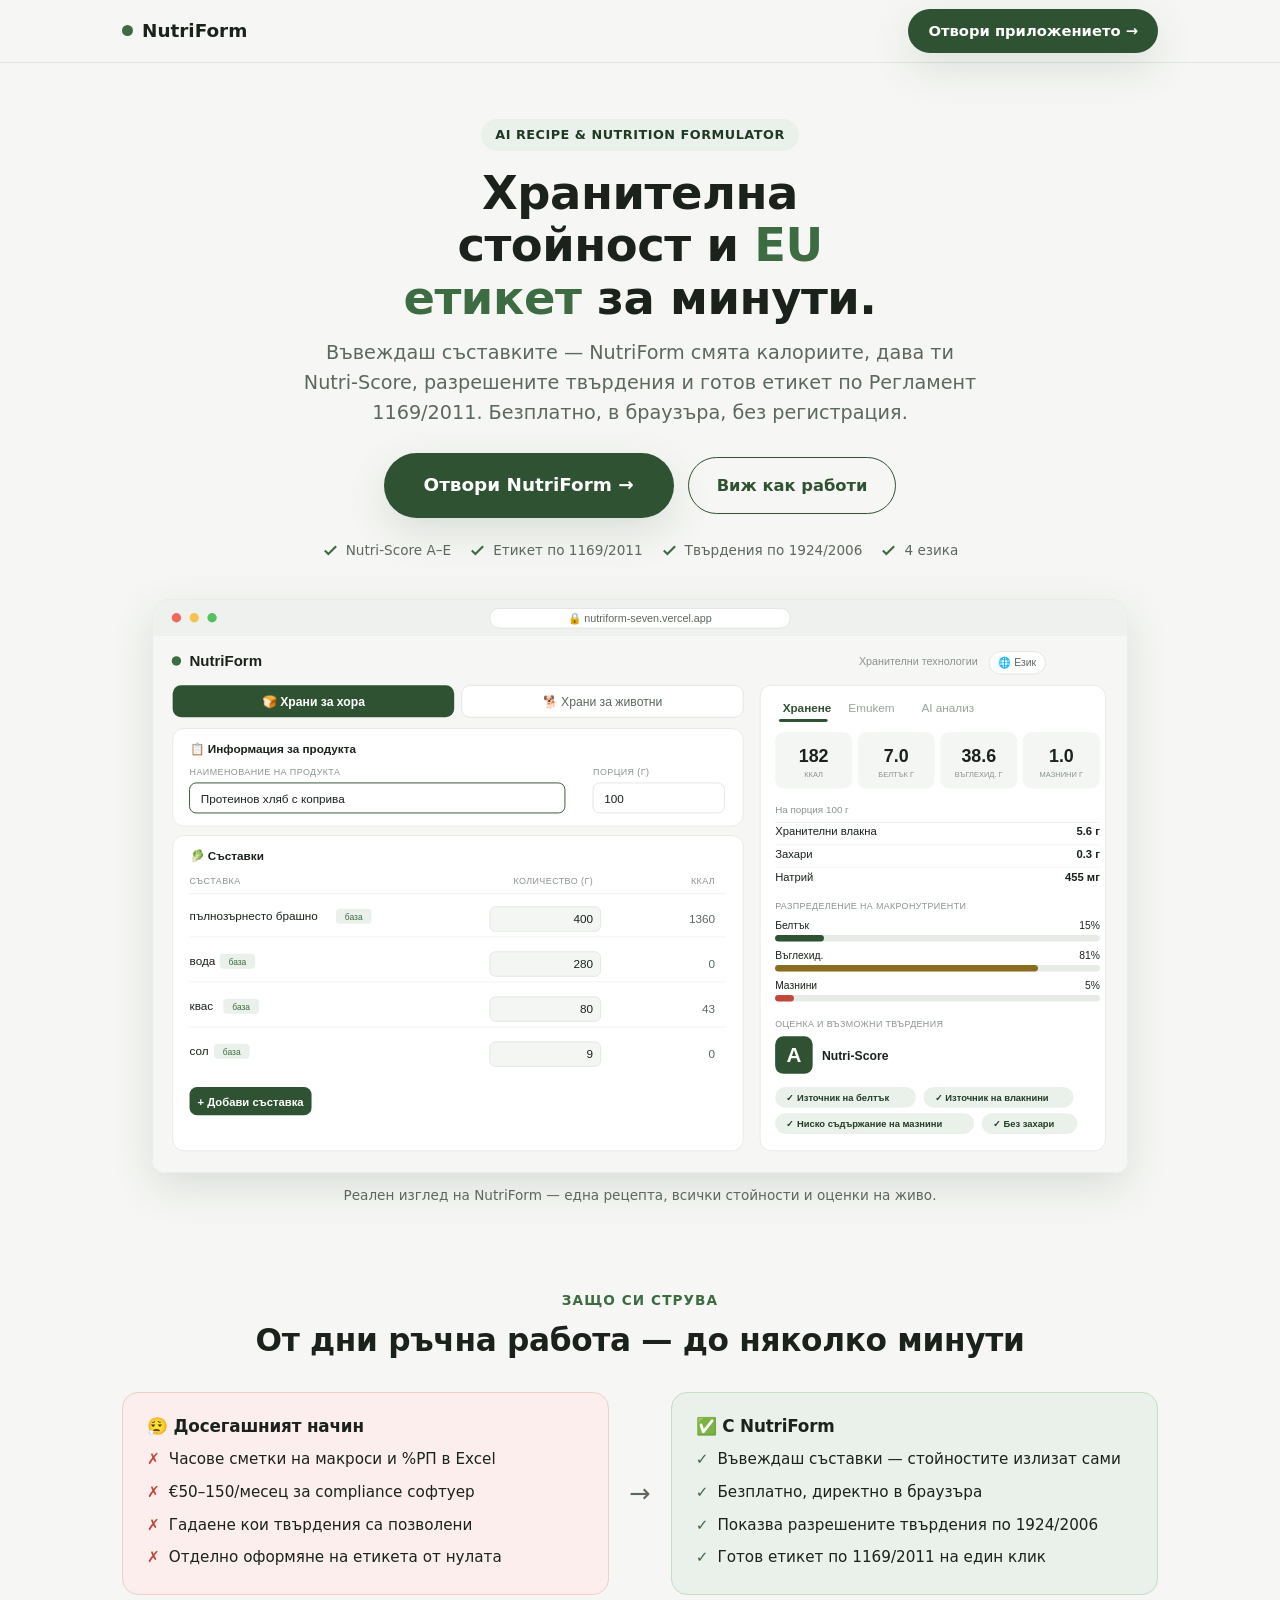
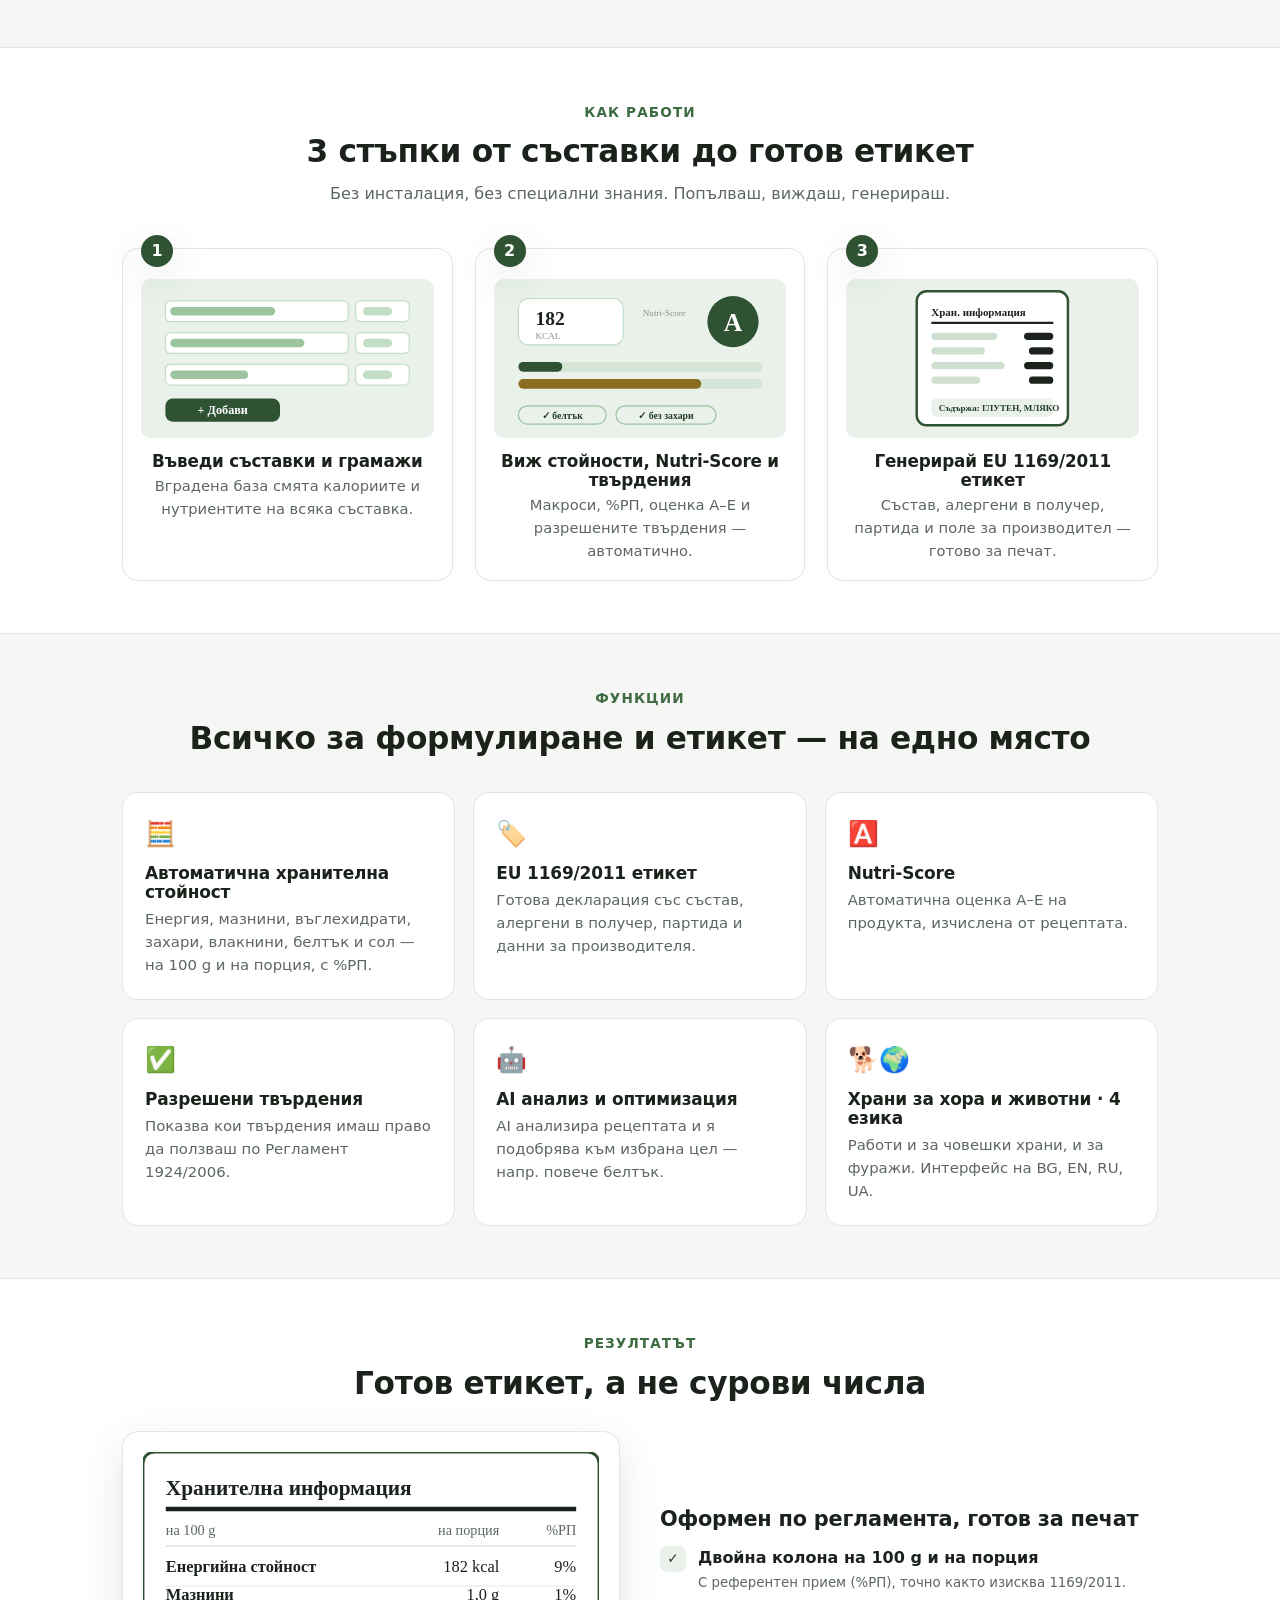
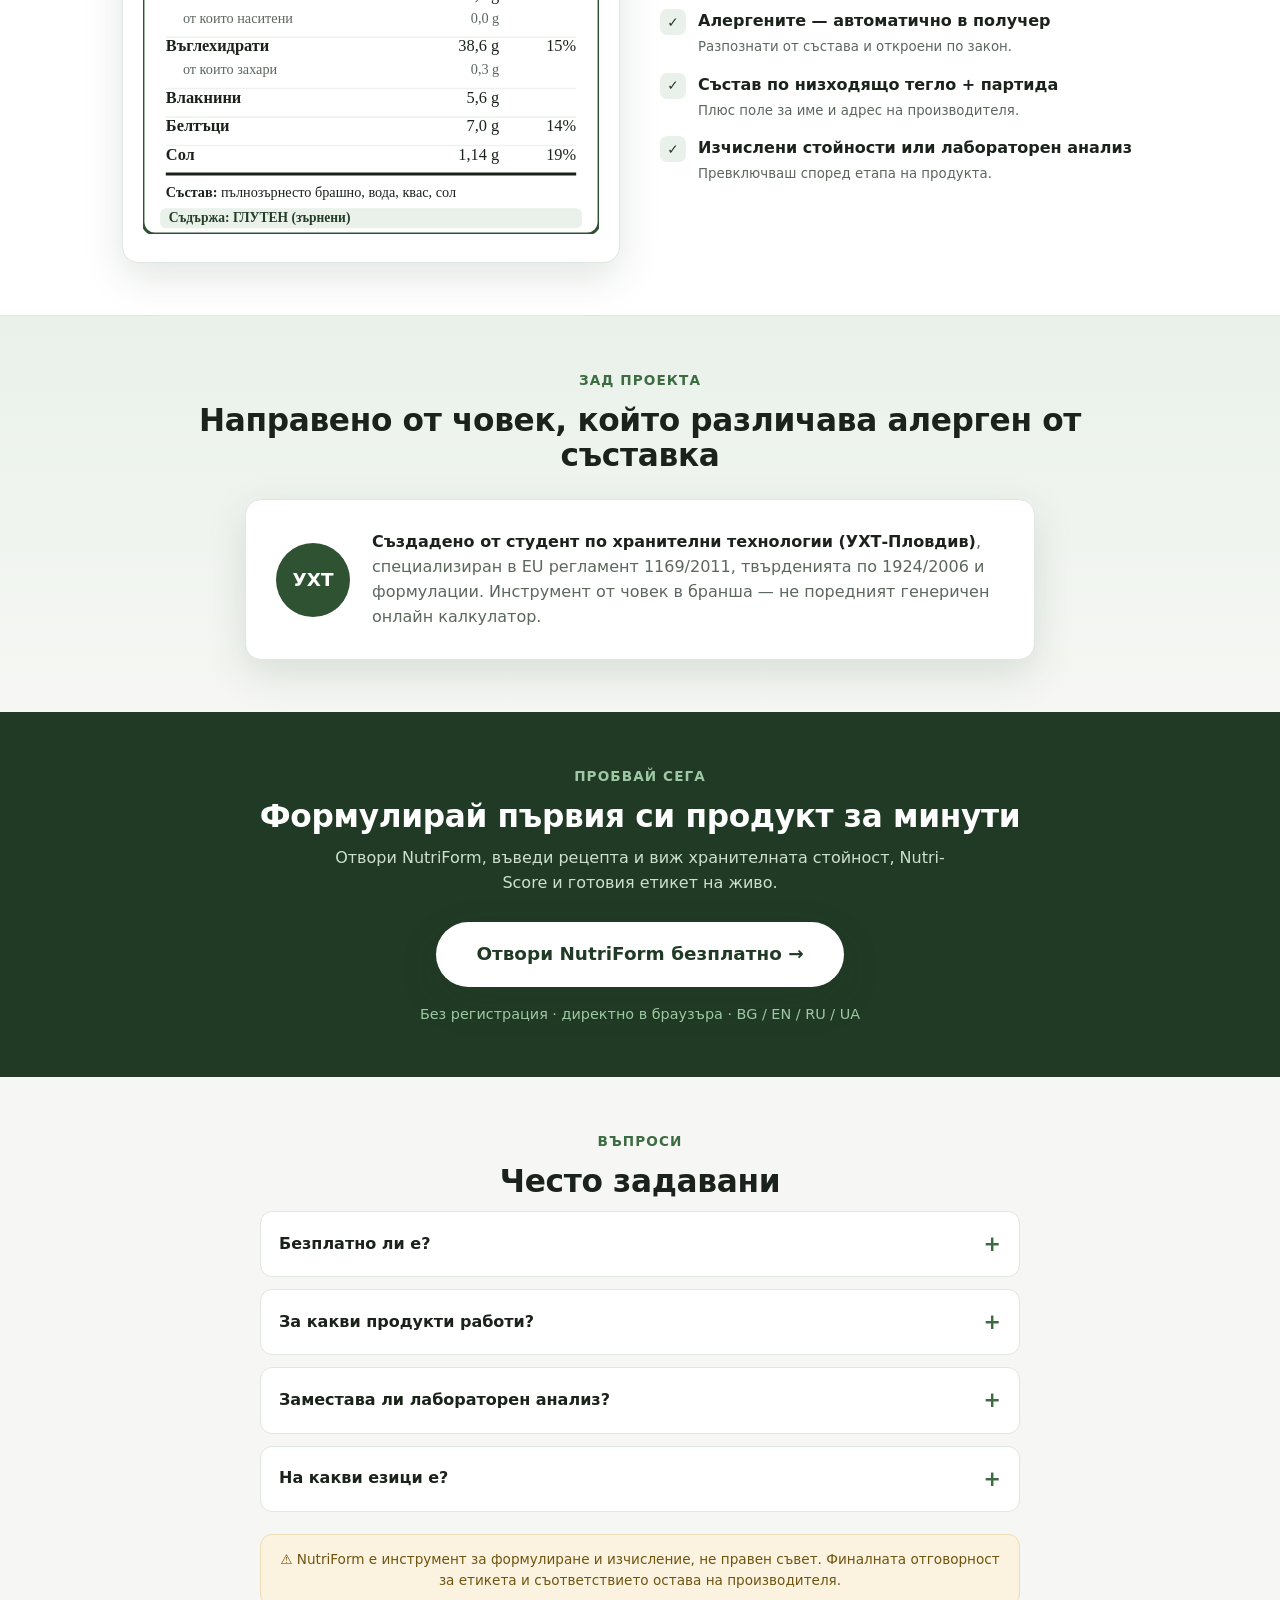
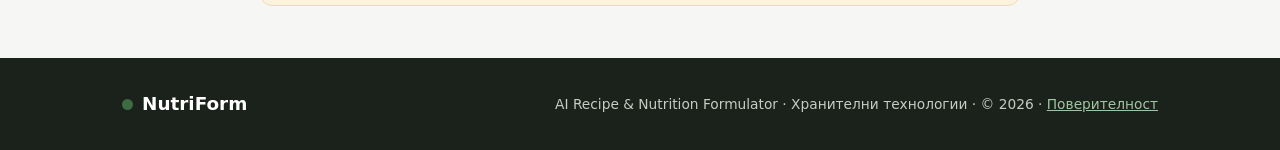
==== commit bc83d2a4: "Поверителност + анонимна фуния ПОВЕРИТЕЛНОСТ - Спираме да записваме IP до имейла (ОРЗД чл. 5, свежда" ====
--- a/public/lp/index.html
+++ b/public/lp/index.html
@@ -397,8 +397,24 @@
 
 <footer><div class="wrap">
   <div class="logo light"><span class="dot"></span> NutriForm</div>
-  <div>AI Recipe &amp; Nutrition Formulator · Хранителни технологии · © 2026</div>
+  <div>AI Recipe &amp; Nutrition Formulator · Хранителни технологии · © 2026 ·
+    <a href="/privacy" style="color:#9ec7a3">Поверителност</a></div>
 </div></footer>
+
+<script>
+  // Анонимен брояч (без бисквитки) — колко отварят landing-а спрямо приложението.
+  try {
+    if (!sessionStorage.getItem('nf_tracked_lp_view')) {
+      sessionStorage.setItem('nf_tracked_lp_view', '1');
+      fetch('/api/track', {
+        method: 'POST',
+        headers: { 'Content-Type': 'application/json' },
+        body: JSON.stringify({ event: 'lp_view' }),
+        keepalive: true,
+      }).catch(function () {});
+    }
+  } catch (e) {}
+</script>
 
 </body>
 </html>
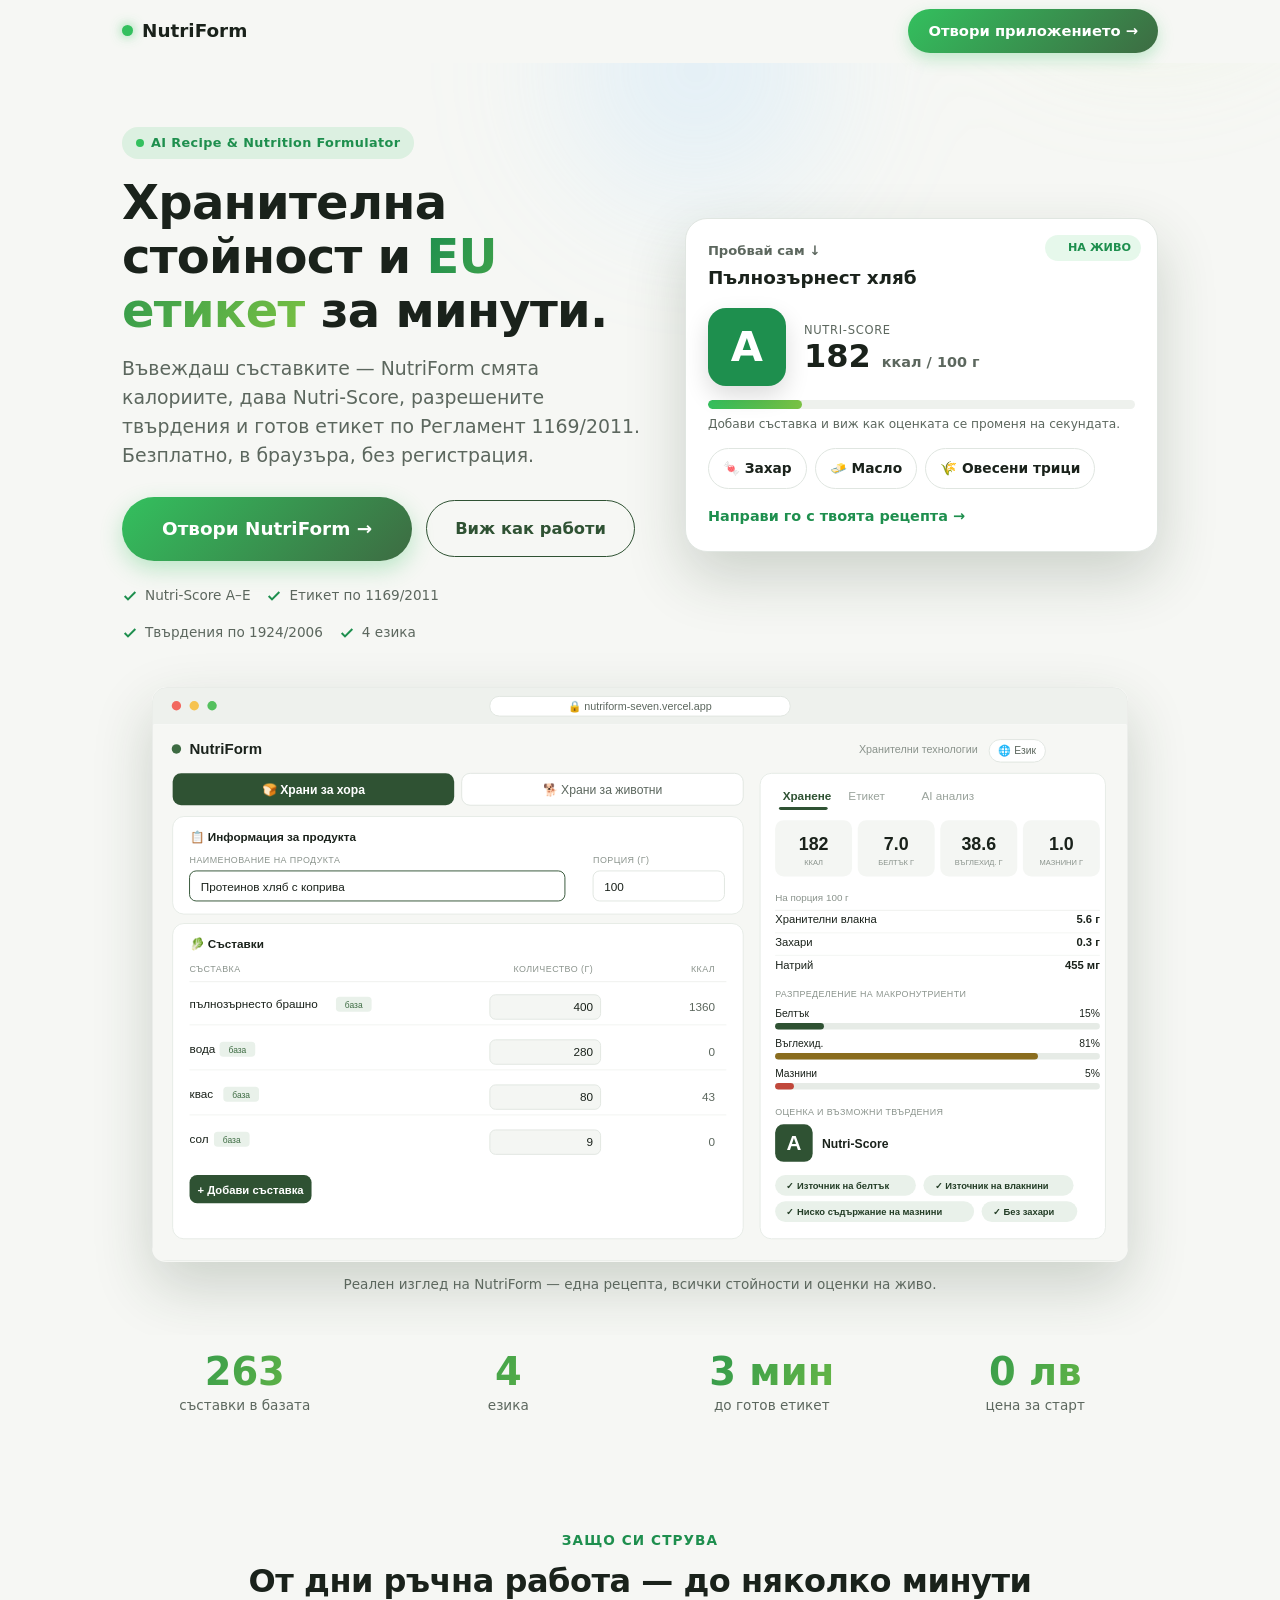
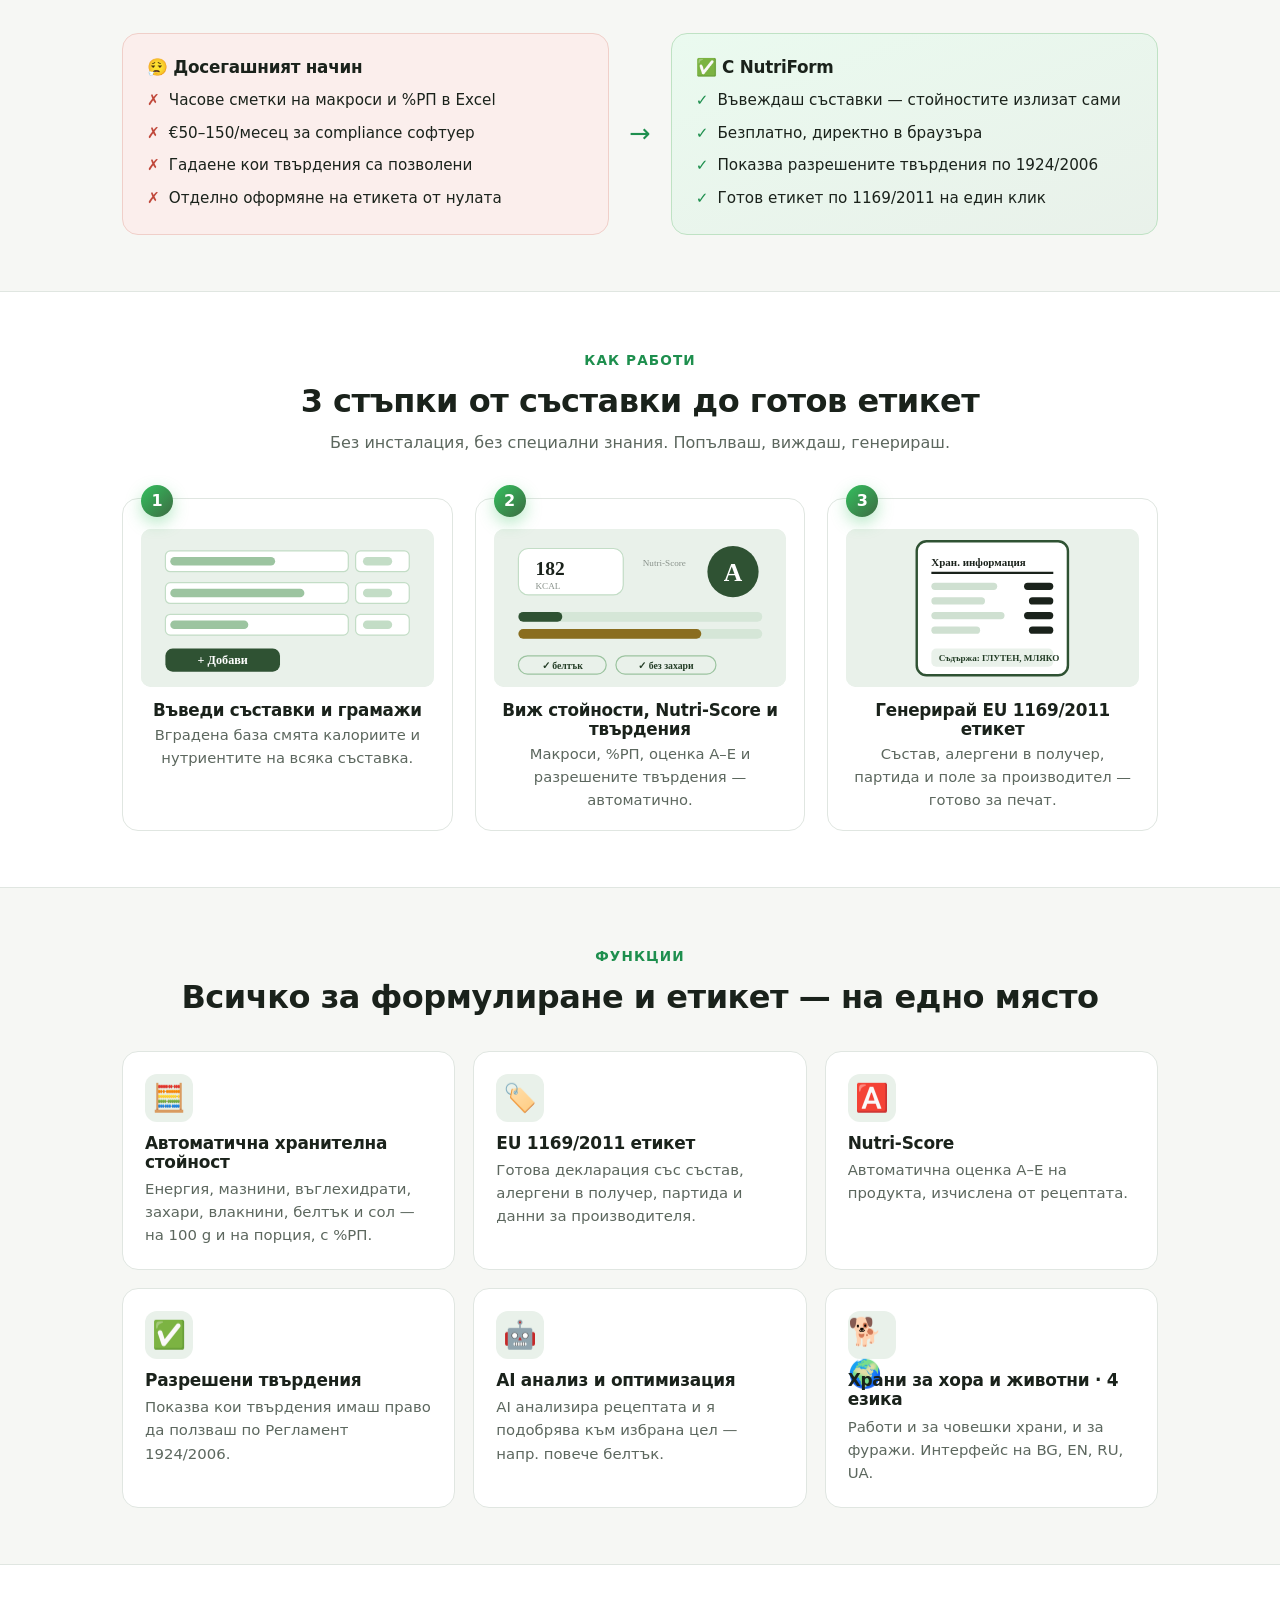
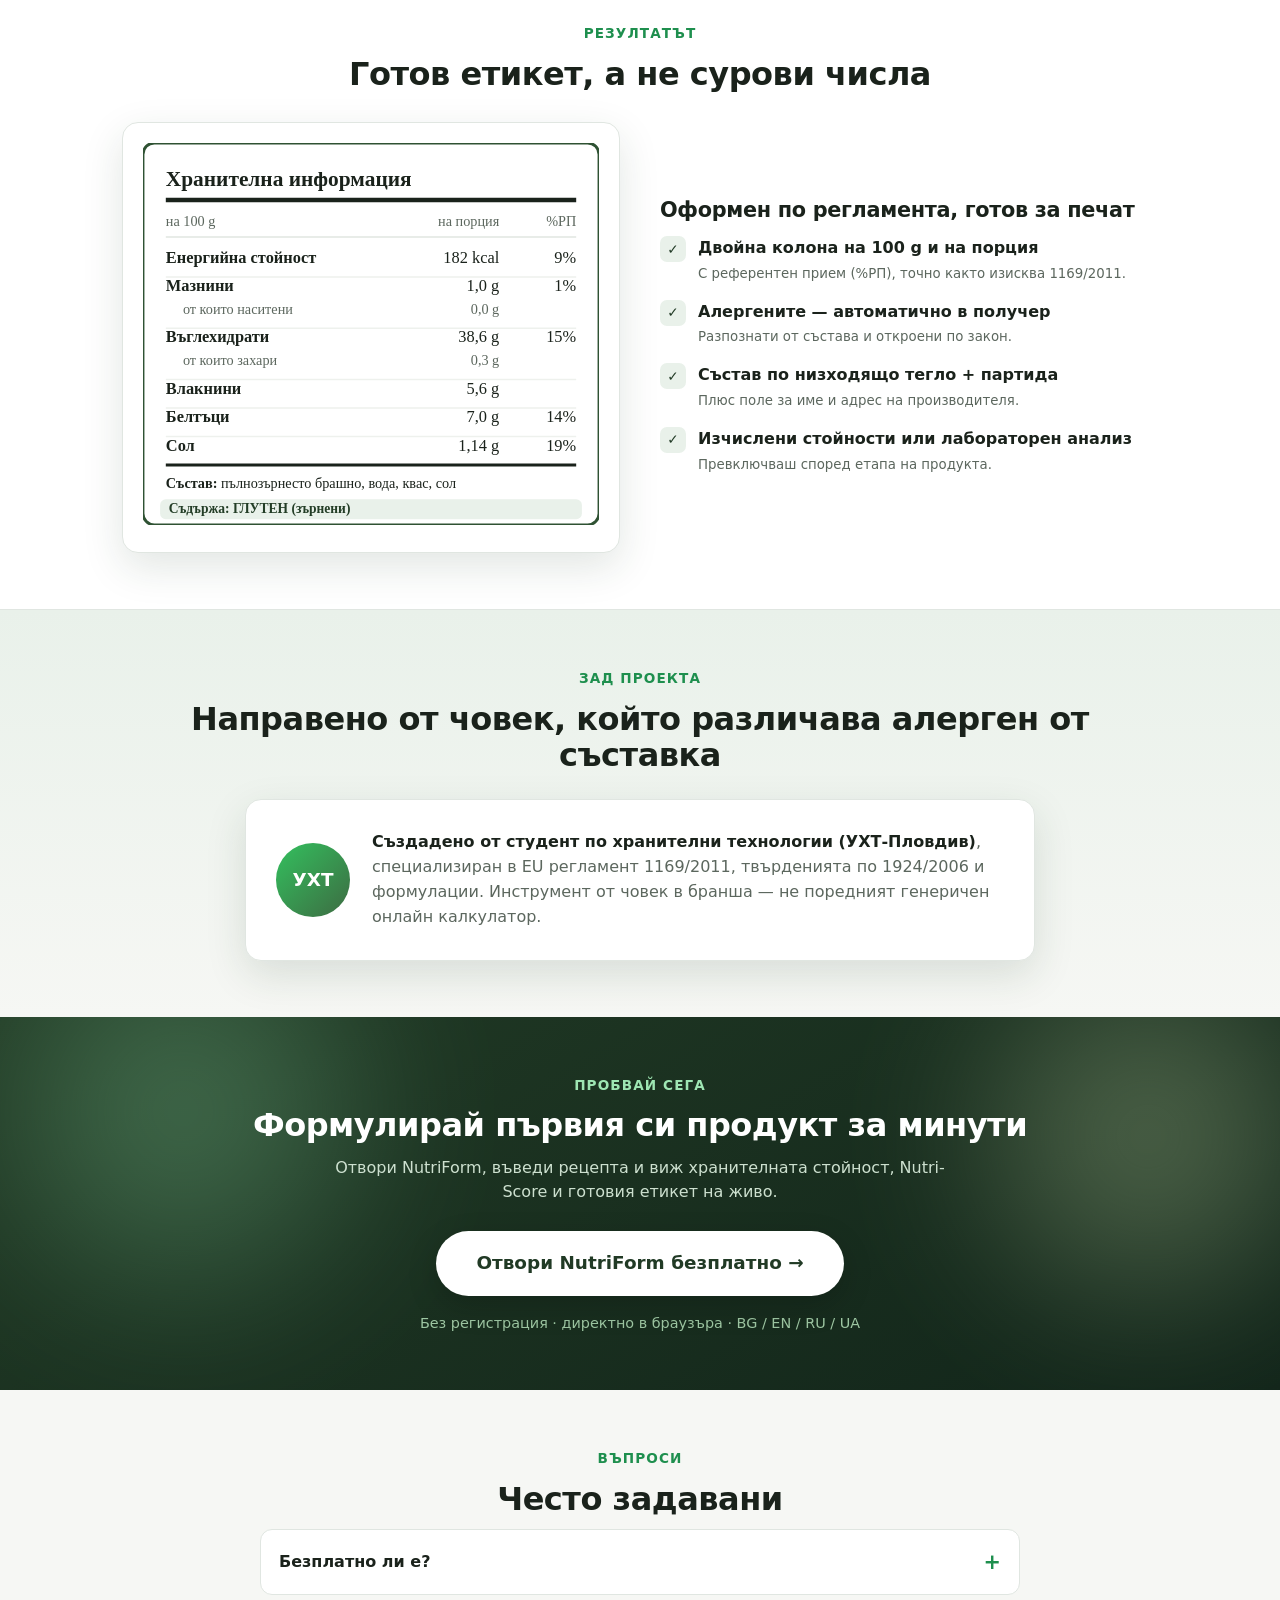
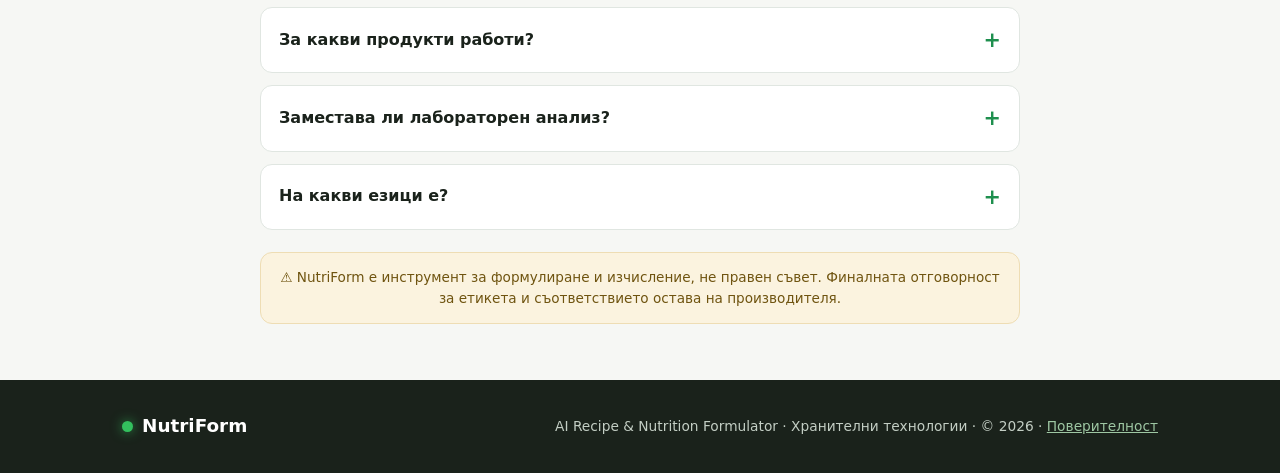
==== commit 604e4ac3: "Landing: атрактивен редизайн с интерактивно демо Целта: да грабне посетителя в първите минути, не пр" ====
--- a/public/lp/index.html
+++ b/public/lp/index.html
@@ -14,78 +14,134 @@
 <style>
   :root{
     --green:#2f5233;--green-2:#3d6b42;--green-d:#213a25;--green-l:#e9f1ea;
+    --accent:#33c05e;--accent-d:#1e8f4e;--lime:#7ac143;
     --olive:#8a6d1f;--ink:#1a221b;--muted:#5c675e;--line:#e0e6e1;
-    --bg:#f6f7f4;--white:#fff;--amber-l:#fbf3df;--red:#c0483b;
-    --radius:16px;--shadow:0 14px 40px rgba(33,58,37,.13);
+    --bg:#f6f7f4;--white:#fff;--amber:#f5b301;--amber-l:#fbf3df;--red:#c0483b;
+    --radius:16px;--shadow:0 14px 40px rgba(33,58,37,.13);--shadow-lg:0 24px 60px rgba(33,58,37,.20);
     --font:'Segoe UI',system-ui,-apple-system,Roboto,Helvetica,Arial,sans-serif;
   }
   *{box-sizing:border-box;margin:0;padding:0}
   html{scroll-behavior:smooth}
-  body{font-family:var(--font);color:var(--ink);background:var(--bg);line-height:1.55;-webkit-font-smoothing:antialiased}
+  body{font-family:var(--font);color:var(--ink);background:var(--bg);line-height:1.55;-webkit-font-smoothing:antialiased;overflow-x:hidden}
   .wrap{max-width:1080px;margin:0 auto;padding:0 22px}
-  h1,h2,h3{line-height:1.13;letter-spacing:-.01em}
-  .btn{display:inline-flex;align-items:center;gap:8px;background:var(--green);color:#fff;font-weight:700;
+  h1,h2,h3{line-height:1.13;letter-spacing:-.015em}
+
+  .btn{position:relative;display:inline-flex;align-items:center;gap:8px;
+    background:linear-gradient(135deg,var(--accent),var(--green-2));color:#fff;font-weight:700;
     font-size:1.02rem;padding:15px 28px;border-radius:999px;text-decoration:none;border:0;cursor:pointer;
-    box-shadow:var(--shadow);transition:transform .15s,background .15s}
-  .btn:hover{background:var(--green-d);transform:translateY(-2px)}
-  .btn.small{padding:11px 20px;font-size:.92rem}
+    box-shadow:0 8px 22px rgba(51,192,94,.30);transition:transform .18s cubic-bezier(.2,.7,.3,1),box-shadow .18s;overflow:hidden}
+  .btn::after{content:"";position:absolute;top:0;left:-120%;width:60%;height:100%;
+    background:linear-gradient(100deg,transparent,rgba(255,255,255,.45),transparent);transform:skewX(-18deg)}
+  .btn:hover{transform:translateY(-3px);box-shadow:0 14px 32px rgba(51,192,94,.42)}
+  .btn:hover::after{animation:shine .8s ease}
+  @keyframes shine{to{left:130%}}
+  .btn.small{padding:11px 20px;font-size:.92rem;box-shadow:0 6px 16px rgba(51,192,94,.28)}
   .btn.ghost{background:transparent;color:var(--green);box-shadow:none;border:1.5px solid var(--green)}
-  .btn.ghost:hover{background:var(--green-l)}
+  .btn.ghost::after{display:none}
+  .btn.ghost:hover{background:var(--green-l);box-shadow:none}
   .btn.big{font-size:1.15rem;padding:18px 40px}
-  .tag{display:inline-block;background:var(--green-l);color:var(--green-d);font-weight:700;
-    font-size:.8rem;padding:6px 14px;border-radius:999px;letter-spacing:.04em;text-transform:uppercase}
-
-  nav{position:sticky;top:0;z-index:20;background:rgba(246,247,244,.92);backdrop-filter:blur(8px);border-bottom:1px solid var(--line)}
+  .btn.white{background:#fff;color:var(--green-d);box-shadow:0 10px 30px rgba(0,0,0,.18)}
+
+  .tag{display:inline-flex;align-items:center;gap:7px;background:rgba(51,192,94,.13);color:var(--accent-d);font-weight:700;
+    font-size:.8rem;padding:6px 14px;border-radius:999px;letter-spacing:.03em}
+  .tag .pulse{width:8px;height:8px;border-radius:50%;background:var(--accent);box-shadow:0 0 0 0 rgba(51,192,94,.6);animation:pulse 2s infinite}
+  @keyframes pulse{70%{box-shadow:0 0 0 9px rgba(51,192,94,0)}100%{box-shadow:0 0 0 0 rgba(51,192,94,0)}}
+
+  nav{position:sticky;top:0;z-index:40;background:rgba(246,247,244,.85);backdrop-filter:blur(10px);border-bottom:1px solid transparent;transition:border-color .3s,box-shadow .3s}
+  nav.scrolled{border-bottom-color:var(--line);box-shadow:0 4px 20px rgba(33,58,37,.06)}
   nav .wrap{display:flex;align-items:center;justify-content:space-between;height:62px}
   .logo{display:flex;align-items:center;gap:9px;font-weight:800;font-size:1.15rem}
-  .logo .dot{width:11px;height:11px;border-radius:50%;background:var(--green-2)}
+  .logo .dot{width:11px;height:11px;border-radius:50%;background:var(--accent);box-shadow:0 0 12px rgba(51,192,94,.7)}
 
   /* HERO */
-  header{padding:56px 0 30px;background:radial-gradient(1100px 460px at 50% -40%,var(--green-l),transparent);text-align:center}
-  header h1{font-size:2.9rem;margin:16px auto 14px;max-width:16ch}
-  header h1 span{color:var(--green-2)}
-  .lead{font-size:1.2rem;color:var(--muted);max-width:56ch;margin:0 auto 26px}
-  .cta-row{display:flex;align-items:center;justify-content:center;gap:14px;flex-wrap:wrap}
-  .trust{display:flex;gap:18px;flex-wrap:wrap;justify-content:center;margin-top:22px;font-size:.85rem;color:var(--muted)}
+  header{position:relative;padding:64px 0 40px;overflow:hidden}
+  .aurora{position:absolute;inset:-40% -10% auto -10%;height:120%;z-index:0;filter:blur(60px);opacity:.55;pointer-events:none}
+  .aurora i{position:absolute;border-radius:50%;display:block}
+  .aurora .a1{width:560px;height:560px;left:2%;top:-8%;background:radial-gradient(circle,#8fe0a6,transparent 65%);animation:drift1 18s ease-in-out infinite}
+  .aurora .a2{width:520px;height:520px;right:0%;top:2%;background:radial-gradient(circle,#cfe8b0,transparent 65%);animation:drift2 22s ease-in-out infinite}
+  .aurora .a3{width:420px;height:420px;left:40%;top:20%;background:radial-gradient(circle,#a7d8ff,transparent 65%);opacity:.6;animation:drift3 26s ease-in-out infinite}
+  @keyframes drift1{50%{transform:translate(60px,40px) scale(1.1)}}
+  @keyframes drift2{50%{transform:translate(-50px,30px) scale(1.08)}}
+  @keyframes drift3{50%{transform:translate(30px,-40px) scale(1.12)}}
+  .hero-grid{position:relative;z-index:1;display:grid;grid-template-columns:1.05fr .95fr;gap:40px;align-items:center}
+  .hero-copy h1{font-size:3rem;margin:16px 0 16px}
+  .hero-copy h1 .grad{background:linear-gradient(120deg,var(--accent-d),var(--lime));-webkit-background-clip:text;background-clip:text;-webkit-text-fill-color:transparent}
+  .lead{font-size:1.18rem;color:var(--muted);max-width:52ch;margin:0 0 26px}
+  .cta-row{display:flex;align-items:center;gap:14px;flex-wrap:wrap}
+  .trust{display:flex;gap:16px;flex-wrap:wrap;margin-top:24px;font-size:.85rem;color:var(--muted)}
   .trust span{display:flex;align-items:center;gap:7px}
-  .check{width:17px;height:17px;flex:none;color:var(--green-2)}
+  .check{width:16px;height:16px;flex:none;color:var(--accent-d)}
+
+  /* INTERACTIVE DEMO */
+  .demo{background:var(--white);border:1px solid var(--line);border-radius:22px;box-shadow:var(--shadow-lg);padding:22px;position:relative}
+  .demo-live{position:absolute;top:16px;right:16px;font-size:.7rem;font-weight:700;color:var(--accent-d);background:rgba(51,192,94,.12);padding:4px 10px;border-radius:999px;display:flex;align-items:center;gap:6px}
+  .demo-live .pulse{width:7px;height:7px}
+  .demo-title{font-size:.82rem;color:var(--muted);font-weight:600}
+  .demo-name{font-size:1.15rem;font-weight:800;margin:2px 0 16px}
+  .demo-main{display:flex;align-items:center;gap:18px;margin-bottom:8px}
+  .score-badge{width:78px;height:78px;border-radius:18px;flex:none;display:grid;place-items:center;color:#fff;
+    font-size:2.6rem;font-weight:900;background:var(--accent-d);transition:background .4s;box-shadow:0 10px 24px rgba(0,0,0,.14)}
+  .score-badge.flip{animation:flip .5s ease}
+  @keyframes flip{0%{transform:rotateX(0)}45%{transform:rotateX(90deg) scale(.9)}100%{transform:rotateX(0)}}
+  .score-meta .lbl{font-size:.72rem;letter-spacing:.06em;color:var(--muted);text-transform:uppercase}
+  .demo-kcal{font-size:2rem;font-weight:800;line-height:1}
+  .demo-kcal small{font-size:.9rem;font-weight:600;color:var(--muted)}
+  .demo-bar{height:9px;border-radius:6px;background:#eef1ed;overflow:hidden;margin:14px 0 6px}
+  .demo-bar i{display:block;height:100%;border-radius:6px;background:linear-gradient(90deg,var(--accent),var(--lime));width:35%;transition:width .5s ease,background .4s}
+  .demo-hint{font-size:.76rem;color:var(--muted);margin-bottom:14px}
+  .chips{display:flex;flex-wrap:wrap;gap:8px}
+  .chip{border:1.5px solid var(--line);background:var(--white);color:var(--ink);font-weight:600;font-size:.86rem;
+    padding:9px 14px;border-radius:999px;cursor:pointer;transition:all .16s;display:flex;align-items:center;gap:7px;user-select:none}
+  .chip:hover{border-color:var(--accent);transform:translateY(-1px)}
+  .chip.on{background:var(--green);color:#fff;border-color:var(--green)}
+  .chip.on.bad{background:var(--amber);border-color:var(--amber);color:#4a3800}
+  .demo-cta{margin-top:16px;font-size:.9rem;font-weight:700;color:var(--accent-d);text-decoration:none;display:inline-flex;align-items:center;gap:6px}
+  .demo-cta:hover{gap:10px}
 
   /* SHOT */
-  .shot{max-width:1020px;margin:38px auto 0;padding:0 22px}
-  .shot svg{width:100%;height:auto;display:block;border-radius:14px;box-shadow:var(--shadow)}
+  .shot{max-width:1020px;margin:44px auto 0;padding:0 22px}
+  .shot svg{width:100%;height:auto;display:block;border-radius:14px;box-shadow:var(--shadow-lg)}
   .shot .cap{text-align:center;color:var(--muted);font-size:.85rem;margin-top:12px}
 
-  section{padding:52px 0}
+  section{padding:56px 0}
   .center{text-align:center}
-  .kicker{color:var(--green-2);font-weight:800;font-size:.85rem;letter-spacing:.08em;text-transform:uppercase}
-  h2{font-size:1.95rem;margin:10px 0 12px}
+  .kicker{color:var(--accent-d);font-weight:800;font-size:.85rem;letter-spacing:.08em;text-transform:uppercase}
+  h2{font-size:2rem;margin:10px 0 12px}
   .sub{color:var(--muted);max-width:62ch;margin:0 auto}
+
+  /* reveal on scroll */
+  .reveal{opacity:0;transform:translateY(26px);transition:opacity .6s ease,transform .6s cubic-bezier(.2,.7,.3,1)}
+  .reveal.in{opacity:1;transform:none}
+  .reveal.d1{transition-delay:.08s}.reveal.d2{transition-delay:.16s}.reveal.d3{transition-delay:.24s}
 
   /* BEFORE/AFTER */
   .ba{display:grid;grid-template-columns:1fr auto 1fr;gap:20px;align-items:stretch;margin-top:34px}
-  .ba .col{border-radius:var(--radius);padding:24px}
+  .ba .col{border-radius:var(--radius);padding:24px;transition:transform .2s}
+  .ba .col:hover{transform:translateY(-3px)}
   .before{background:#fbeeec;border:1px solid #f0cfc9}
-  .after{background:var(--green-l);border:1px solid #c3ddc6}
+  .after{background:linear-gradient(160deg,#eafaef,var(--green-l));border:1px solid #bfe2c4}
   .ba h3{font-size:1.05rem;margin-bottom:12px;display:flex;align-items:center;gap:8px}
   .ba ul{list-style:none;display:flex;flex-direction:column;gap:9px}
   .ba li{font-size:.95rem;display:flex;gap:9px;align-items:flex-start}
   .ba .mk{flex:none;font-weight:800}
-  .before .mk{color:var(--red)}.after .mk{color:var(--green-2)}
-  .ba .arrow{display:grid;place-items:center;font-size:1.6rem;color:var(--muted)}
+  .before .mk{color:var(--red)}.after .mk{color:var(--accent-d)}
+  .ba .arrow{display:grid;place-items:center;font-size:1.6rem;color:var(--accent-d)}
 
   .panel{background:var(--white);border-top:1px solid var(--line);border-bottom:1px solid var(--line)}
   .steps{display:grid;grid-template-columns:repeat(3,1fr);gap:22px;margin-top:42px}
-  .step{background:var(--white);border:1px solid var(--line);border-radius:var(--radius);padding:18px;position:relative}
+  .step{background:var(--white);border:1px solid var(--line);border-radius:var(--radius);padding:18px;position:relative;transition:transform .2s,box-shadow .2s}
+  .step:hover{transform:translateY(-4px);box-shadow:var(--shadow)}
   .step .num{position:absolute;top:-14px;left:18px;width:32px;height:32px;border-radius:50%;
-    background:var(--green);color:#fff;display:grid;place-items:center;font-weight:800;box-shadow:var(--shadow)}
+    background:linear-gradient(135deg,var(--accent),var(--green-2));color:#fff;display:grid;place-items:center;font-weight:800;box-shadow:0 6px 16px rgba(51,192,94,.35)}
   .step svg{display:block;width:100%;height:auto;border-radius:10px;background:var(--green-l);margin:12px 0 14px}
   .step h3{font-size:1.05rem;margin-bottom:4px}.step p{color:var(--muted);font-size:.92rem}
 
   .feat{display:grid;grid-template-columns:repeat(3,1fr);gap:18px;margin-top:36px}
-  .fcard{background:var(--white);border:1px solid var(--line);border-radius:var(--radius);padding:22px;text-align:left}
-  .fcard .ico{font-size:1.55rem}.fcard h3{font-size:1.06rem;margin:10px 0 6px}.fcard p{color:var(--muted);font-size:.93rem}
-
-  /* OUTPUT SHOWCASE */
+  .fcard{background:var(--white);border:1px solid var(--line);border-radius:var(--radius);padding:22px;text-align:left;transition:transform .2s,box-shadow .2s,border-color .2s}
+  .fcard:hover{transform:translateY(-4px);box-shadow:var(--shadow);border-color:#c3ddc6}
+  .fcard .ico{font-size:1.7rem;display:inline-grid;place-items:center;width:48px;height:48px;border-radius:12px;background:var(--green-l)}
+  .fcard h3{font-size:1.06rem;margin:12px 0 6px}.fcard p{color:var(--muted);font-size:.93rem}
+
   .out{display:grid;grid-template-columns:1fr 1fr;gap:40px;align-items:center;margin-top:30px}
   .out .label-svg{background:var(--white);border:1px solid var(--line);border-radius:var(--radius);box-shadow:var(--shadow);padding:20px}
   .out ul{list-style:none;display:flex;flex-direction:column;gap:14px;margin-top:14px}
@@ -93,21 +149,29 @@
   .out .b{width:26px;height:26px;border-radius:7px;background:var(--green-l);color:var(--green-d);display:grid;place-items:center;flex:none;font-weight:800;font-size:.85rem}
   .out b{display:block}.out small{color:var(--muted)}
 
+  .stats{display:grid;grid-template-columns:repeat(4,1fr);gap:18px;margin-top:8px}
+  .stat{text-align:center}
+  .stat .n{font-size:2.4rem;font-weight:900;background:linear-gradient(120deg,var(--accent-d),var(--lime));-webkit-background-clip:text;background-clip:text;-webkit-text-fill-color:transparent;line-height:1}
+  .stat .t{font-size:.85rem;color:var(--muted);margin-top:4px}
+
   .why{background:linear-gradient(180deg,var(--green-l),var(--bg))}
   .why-box{background:var(--white);border:1px solid var(--line);border-radius:var(--radius);box-shadow:var(--shadow);
     padding:30px;display:flex;gap:22px;align-items:center;max-width:790px;margin:26px auto 0}
-  .avatar{width:74px;height:74px;border-radius:50%;background:var(--green);color:#fff;display:grid;place-items:center;font-size:1.15rem;font-weight:800;flex:none}
+  .avatar{width:74px;height:74px;border-radius:50%;background:linear-gradient(135deg,var(--accent),var(--green-2));color:#fff;display:grid;place-items:center;font-size:1.15rem;font-weight:800;flex:none}
   .why-box p{color:var(--muted)}.why-box b{color:var(--ink)}
 
-  .offer{background:var(--green-d);color:#fff;text-align:center}
-  .offer .kicker{color:#9ec7a3}.offer h2{color:#fff}.offer .sub{color:#cde0cf;margin-bottom:26px}
+  .offer{position:relative;background:linear-gradient(150deg,var(--green-d),#12251a);color:#fff;text-align:center;overflow:hidden}
+  .offer .aurora{opacity:.35}
+  .offer .wrap{position:relative;z-index:1}
+  .offer .kicker{color:#9ee6b3}.offer h2{color:#fff}.offer .sub{color:#cde0cf;margin-bottom:26px}
   .offer .note{margin-top:16px;font-size:.9rem;color:#9ec7a3}
 
   .faq{max-width:760px;margin:0 auto}
-  details{background:var(--white);border:1px solid var(--line);border-radius:12px;padding:16px 18px;margin-top:12px}
+  details{background:var(--white);border:1px solid var(--line);border-radius:12px;padding:16px 18px;margin-top:12px;transition:box-shadow .2s}
+  details[open]{box-shadow:var(--shadow)}
   details summary{font-weight:700;cursor:pointer;list-style:none;display:flex;justify-content:space-between;align-items:center}
   details summary::-webkit-details-marker{display:none}
-  details summary::after{content:'+';color:var(--green-2);font-weight:800;font-size:1.3rem}
+  details summary::after{content:'+';color:var(--accent-d);font-weight:800;font-size:1.3rem;transition:transform .2s}
   details[open] summary::after{content:'–'}
   details p{color:var(--muted);margin-top:10px;font-size:.95rem}
   .disc{background:var(--amber-l);border:1px solid #eeddb4;color:#6f5410;border-radius:12px;padding:14px 16px;font-size:.85rem;max-width:760px;margin:22px auto 0;text-align:center}
@@ -115,135 +179,177 @@
   footer{background:var(--ink);color:#c3cec4;padding:32px 0;font-size:.86rem}
   footer .wrap{display:flex;justify-content:space-between;gap:16px;flex-wrap:wrap;align-items:center}
   .logo.light{color:#fff}
-
+  footer a{color:#9ec7a3}
+
+  /* sticky mobile CTA */
+  .mcta{display:none}
+
+  @media(max-width:900px){
+    .hero-grid{grid-template-columns:1fr;gap:30px}
+    .hero-copy h1{font-size:2.4rem}
+    .demo{order:2}
+  }
   @media(max-width:820px){
-    header h1{font-size:2.1rem}
     .ba{grid-template-columns:1fr}.ba .arrow{transform:rotate(90deg)}
     .steps,.feat,.out{grid-template-columns:1fr}
+    .stats{grid-template-columns:repeat(2,1fr);gap:24px}
+    .mcta{display:flex;position:fixed;left:0;right:0;bottom:0;z-index:50;padding:10px 16px calc(10px + env(safe-area-inset-bottom,0px));
+      background:rgba(255,255,255,.92);backdrop-filter:blur(10px);border-top:1px solid var(--line);box-shadow:0 -6px 22px rgba(33,58,37,.10)}
+    .mcta .btn{width:100%;justify-content:center}
+    body{padding-bottom:74px}
+    /* На телефон CTA-то в навигацията се дублира от hero-бутона и лепкавата
+       долна лента — крием го, за да не затрупва логото. */
+    nav .btn{display:none}
+  }
+  @media(prefers-reduced-motion:reduce){
+    *{animation:none!important;scroll-behavior:auto}
+    .reveal{opacity:1;transform:none;transition:none}
   }
 </style>
 </head>
 <body>
 
-<nav><div class="wrap">
+<nav id="nav"><div class="wrap">
   <div class="logo"><span class="dot"></span>NutriForm</div>
   <a href="/" class="btn small">Отвори приложението →</a>
 </div></nav>
 
 <!-- HERO -->
-<header><div class="wrap">
-  <span class="tag">AI Recipe &amp; Nutrition Formulator</span>
-  <h1>Хранителна стойност и <span>EU етикет</span> за минути.</h1>
-  <p class="lead">Въвеждаш съставките — NutriForm смята калориите, дава ти Nutri-Score, разрешените твърдения и готов етикет по Регламент 1169/2011. Безплатно, в браузъра, без регистрация.</p>
-  <div class="cta-row">
-    <a href="/" class="btn big">Отвори NutriForm →</a>
-    <a href="#how" class="btn ghost">Виж как работи</a>
-  </div>
-  <div class="trust">
-    <span><svg class="check" viewBox="0 0 24 24" fill="none" stroke="currentColor" stroke-width="3"><path d="M20 6 9 17l-5-5"/></svg>Nutri-Score A–E</span>
-    <span><svg class="check" viewBox="0 0 24 24" fill="none" stroke="currentColor" stroke-width="3"><path d="M20 6 9 17l-5-5"/></svg>Етикет по 1169/2011</span>
-    <span><svg class="check" viewBox="0 0 24 24" fill="none" stroke="currentColor" stroke-width="3"><path d="M20 6 9 17l-5-5"/></svg>Твърдения по 1924/2006</span>
-    <span><svg class="check" viewBox="0 0 24 24" fill="none" stroke="currentColor" stroke-width="3"><path d="M20 6 9 17l-5-5"/></svg>4 езика</span>
-  </div>
-</div>
-
-<!-- REAL UI RECREATION -->
-<div class="shot">
-  <svg viewBox="0 0 1040 612" xmlns="http://www.w3.org/2000/svg" font-family="Segoe UI, sans-serif">
-    <rect x="1" y="1" width="1038" height="610" rx="14" fill="#fff" stroke="#dfe4df"/>
-    <!-- browser bar -->
-    <path d="M1 15 A14 14 0 0 1 15 1 H1025 A14 14 0 0 1 1039 15 V40 H1 Z" fill="#eef1ed"/>
-    <circle cx="26" cy="20" r="5" fill="#f2685f"/><circle cx="45" cy="20" r="5" fill="#f6c350"/><circle cx="64" cy="20" r="5" fill="#54c05e"/>
-    <rect x="360" y="10" width="320" height="21" rx="10" fill="#fff" stroke="#e0e6e1"/>
-    <text x="520" y="25" text-anchor="middle" font-size="11.5" fill="#5c675e">🔒 nutriform-seven.vercel.app</text>
-    <!-- app bg -->
-    <rect x="1" y="40" width="1038" height="571" fill="#f6f7f4"/>
-    <!-- app top bar -->
-    <circle cx="26" cy="66" r="5" fill="#3d6b42"/><text x="40" y="71" font-size="16" font-weight="800" fill="#1a221b">NutriForm</text>
-    <text x="880" y="70" text-anchor="end" font-size="11.5" fill="#8a938c">Хранителни технологии</text>
-    <rect x="892" y="56" width="60" height="24" rx="12" fill="#fff" stroke="#e0e6e1"/><text x="922" y="71" text-anchor="middle" font-size="11" fill="#5c675e">🌐 Език</text>
-
-    <!-- left tabs -->
-    <rect x="22" y="92" width="300" height="34" rx="9" fill="#2f5233"/><text x="172" y="114" text-anchor="middle" font-size="13" font-weight="700" fill="#fff">🍞 Храни за хора</text>
-    <rect x="330" y="92" width="300" height="34" rx="9" fill="#fff" stroke="#e0e6e1"/><text x="480" y="114" text-anchor="middle" font-size="13" fill="#5c675e">🐕 Храни за животни</text>
-
-    <!-- left: product info card -->
-    <rect x="22" y="138" width="608" height="104" rx="12" fill="#fff" stroke="#e6ebe6"/>
-    <text x="40" y="164" font-size="12.5" font-weight="700" fill="#1a221b">📋 Информация за продукта</text>
-    <text x="40" y="188" font-size="9.5" letter-spacing=".05em" fill="#8a938c">НАИМЕНОВАНИЕ НА ПРОДУКТА</text>
-    <rect x="40" y="196" width="400" height="32" rx="7" fill="#fff" stroke="#2f5233"/><text x="52" y="217" font-size="12.5" fill="#1a221b">Протеинов хляб с коприва</text>
-    <text x="470" y="188" font-size="9.5" letter-spacing=".05em" fill="#8a938c">ПОРЦИЯ (Г)</text>
-    <rect x="470" y="196" width="140" height="32" rx="7" fill="#fff" stroke="#e0e6e1"/><text x="482" y="217" font-size="12.5" fill="#1a221b">100</text>
-
-    <!-- left: ingredients card -->
-    <rect x="22" y="252" width="608" height="336" rx="12" fill="#fff" stroke="#e6ebe6"/>
-    <text x="40" y="278" font-size="12.5" font-weight="700" fill="#1a221b">🥬 Съставки</text>
-    <text x="40" y="304" font-size="9.5" letter-spacing=".05em" fill="#8a938c">СЪСТАВКА</text>
-    <text x="470" y="304" text-anchor="end" font-size="9.5" letter-spacing=".05em" fill="#8a938c">КОЛИЧЕСТВО (Г)</text>
-    <text x="600" y="304" text-anchor="end" font-size="9.5" letter-spacing=".05em" fill="#8a938c">ККАЛ</text>
-    <line x1="40" y1="314" x2="612" y2="314" stroke="#eef1ed"/>
-    <!-- rows -->
-    <g font-size="12.5" fill="#1a221b">
-      <text x="40" y="342">пълнозърнесто брашно</text><rect x="196" y="330" width="38" height="16" rx="4" fill="#e9f1ea"/><text x="215" y="342" text-anchor="middle" font-size="9" fill="#3d6b42">база</text>
-      <rect x="360" y="328" width="118" height="26" rx="6" fill="#f4f6f3" stroke="#e0e6e1"/><text x="470" y="345" text-anchor="end">400</text><text x="600" y="345" text-anchor="end" fill="#5c675e">1360</text>
-      <text x="40" y="390">вода</text><rect x="72" y="378" width="38" height="16" rx="4" fill="#e9f1ea"/><text x="91" y="390" text-anchor="middle" font-size="9" fill="#3d6b42">база</text>
-      <rect x="360" y="376" width="118" height="26" rx="6" fill="#f4f6f3" stroke="#e0e6e1"/><text x="470" y="393" text-anchor="end">280</text><text x="600" y="393" text-anchor="end" fill="#5c675e">0</text>
-      <text x="40" y="438">квас</text><rect x="76" y="426" width="38" height="16" rx="4" fill="#e9f1ea"/><text x="95" y="438" text-anchor="middle" font-size="9" fill="#3d6b42">база</text>
-      <rect x="360" y="424" width="118" height="26" rx="6" fill="#f4f6f3" stroke="#e0e6e1"/><text x="470" y="441" text-anchor="end">80</text><text x="600" y="441" text-anchor="end" fill="#5c675e">43</text>
-      <text x="40" y="486">сол</text><rect x="66" y="474" width="38" height="16" rx="4" fill="#e9f1ea"/><text x="85" y="486" text-anchor="middle" font-size="9" fill="#3d6b42">база</text>
-      <rect x="360" y="472" width="118" height="26" rx="6" fill="#f4f6f3" stroke="#e0e6e1"/><text x="470" y="489" text-anchor="end">9</text><text x="600" y="489" text-anchor="end" fill="#5c675e">0</text>
-    </g>
-    <line x1="40" y1="360" x2="612" y2="360" stroke="#f2f4f1"/><line x1="40" y1="408" x2="612" y2="408" stroke="#f2f4f1"/><line x1="40" y1="456" x2="612" y2="456" stroke="#f2f4f1"/>
-    <rect x="40" y="520" width="130" height="30" rx="8" fill="#2f5233"/><text x="105" y="540" text-anchor="middle" font-size="12" font-weight="700" fill="#fff">+ Добави съставка</text>
-
-    <!-- right: results card -->
-    <rect x="648" y="92" width="368" height="496" rx="12" fill="#fff" stroke="#e6ebe6"/>
-    <text x="672" y="120" font-size="12.5" font-weight="800" fill="#2f5233">Хранене</text>
-    <text x="742" y="120" font-size="12.5" fill="#9aa39c">Emukem</text>
-    <text x="820" y="120" font-size="12.5" fill="#9aa39c">AI анализ</text>
-    <rect x="668" y="128" width="52" height="3" rx="2" fill="#2f5233"/>
-    <!-- stat boxes -->
-    <g>
-      <rect x="664" y="142" width="82" height="60" rx="9" fill="#f4f6f3"/><text x="705" y="174" text-anchor="middle" font-size="19" font-weight="800" fill="#1a221b">182</text><text x="705" y="190" text-anchor="middle" font-size="8" fill="#8a938c">ККАЛ</text>
-      <rect x="752" y="142" width="82" height="60" rx="9" fill="#f4f6f3"/><text x="793" y="174" text-anchor="middle" font-size="19" font-weight="800" fill="#1a221b">7.0</text><text x="793" y="190" text-anchor="middle" font-size="8" fill="#8a938c">БЕЛТЪК Г</text>
-      <rect x="840" y="142" width="82" height="60" rx="9" fill="#f4f6f3"/><text x="881" y="174" text-anchor="middle" font-size="19" font-weight="800" fill="#1a221b">38.6</text><text x="881" y="190" text-anchor="middle" font-size="8" fill="#8a938c">ВЪГЛЕХИД. Г</text>
-      <rect x="928" y="142" width="82" height="60" rx="9" fill="#f4f6f3"/><text x="969" y="174" text-anchor="middle" font-size="19" font-weight="800" fill="#1a221b">1.0</text><text x="969" y="190" text-anchor="middle" font-size="8" fill="#8a938c">МАЗНИНИ Г</text>
-    </g>
-    <text x="664" y="228" font-size="10.5" fill="#8a938c">На порция 100 г</text>
-    <g font-size="12" fill="#1a221b"><text x="664" y="252">Хранителни влакна</text><text x="1010" y="252" text-anchor="end" font-weight="700">5.6 г</text>
-      <text x="664" y="276">Захари</text><text x="1010" y="276" text-anchor="end" font-weight="700">0.3 г</text>
-      <text x="664" y="300">Натрий</text><text x="1010" y="300" text-anchor="end" font-weight="700">455 мг</text></g>
-    <line x1="664" y1="238" x2="1010" y2="238" stroke="#eef1ed"/><line x1="664" y1="262" x2="1010" y2="262" stroke="#f4f6f3"/><line x1="664" y1="286" x2="1010" y2="286" stroke="#f4f6f3"/>
-    <text x="664" y="330" font-size="9.5" letter-spacing=".04em" fill="#8a938c">РАЗПРЕДЕЛЕНИЕ НА МАКРОНУТРИЕНТИ</text>
-    <g font-size="11" fill="#1a221b">
-      <text x="664" y="352">Белтък</text><text x="1010" y="352" text-anchor="end">15%</text>
-      <rect x="664" y="358" width="346" height="7" rx="3.5" fill="#e6ebe6"/><rect x="664" y="358" width="52" height="7" rx="3.5" fill="#2f5233"/>
-      <text x="664" y="384">Въглехид.</text><text x="1010" y="384" text-anchor="end">81%</text>
-      <rect x="664" y="390" width="346" height="7" rx="3.5" fill="#e6ebe6"/><rect x="664" y="390" width="280" height="7" rx="3.5" fill="#8a6d1f"/>
-      <text x="664" y="416">Мазнини</text><text x="1010" y="416" text-anchor="end">5%</text>
-      <rect x="664" y="422" width="346" height="7" rx="3.5" fill="#e6ebe6"/><rect x="664" y="422" width="20" height="7" rx="3.5" fill="#c0483b"/>
-    </g>
-    <text x="664" y="456" font-size="9.5" letter-spacing=".04em" fill="#8a938c">ОЦЕНКА И ВЪЗМОЖНИ ТВЪРДЕНИЯ</text>
-    <rect x="664" y="466" width="40" height="40" rx="9" fill="#2f5233"/><text x="684" y="493" text-anchor="middle" font-size="22" font-weight="800" fill="#fff">A</text>
-    <text x="714" y="491" font-size="13" font-weight="700" fill="#1a221b">Nutri-Score</text>
-    <!-- claim chips -->
-    <g font-size="10" font-weight="700" fill="#233d26">
-      <rect x="664" y="520" width="150" height="22" rx="11" fill="#e9f1ea"/><text x="676" y="535">✓ Източник на белтък</text>
-      <rect x="822" y="520" width="160" height="22" rx="11" fill="#e9f1ea"/><text x="834" y="535">✓ Източник на влакнини</text>
-      <rect x="664" y="548" width="212" height="22" rx="11" fill="#e9f1ea"/><text x="676" y="563">✓ Ниско съдържание на мазнини</text>
-      <rect x="884" y="548" width="102" height="22" rx="11" fill="#e9f1ea"/><text x="896" y="563">✓ Без захари</text>
-    </g>
-  </svg>
-  <div class="cap">Реален изглед на NutriForm — една рецепта, всички стойности и оценки на живо.</div>
-</div>
+<header>
+  <div class="aurora"><i class="a1"></i><i class="a2"></i><i class="a3"></i></div>
+  <div class="wrap hero-grid">
+    <div class="hero-copy reveal in">
+      <span class="tag"><span class="pulse"></span>AI Recipe &amp; Nutrition Formulator</span>
+      <h1>Хранителна стойност и <span class="grad">EU етикет</span> за минути.</h1>
+      <p class="lead">Въвеждаш съставките — NutriForm смята калориите, дава Nutri-Score, разрешените твърдения и готов етикет по Регламент 1169/2011. Безплатно, в браузъра, без регистрация.</p>
+      <div class="cta-row">
+        <a href="/" class="btn big">Отвори NutriForm →</a>
+        <a href="#how" class="btn ghost">Виж как работи</a>
+      </div>
+      <div class="trust">
+        <span><svg class="check" viewBox="0 0 24 24" fill="none" stroke="currentColor" stroke-width="3"><path d="M20 6 9 17l-5-5"/></svg>Nutri-Score A–E</span>
+        <span><svg class="check" viewBox="0 0 24 24" fill="none" stroke="currentColor" stroke-width="3"><path d="M20 6 9 17l-5-5"/></svg>Етикет по 1169/2011</span>
+        <span><svg class="check" viewBox="0 0 24 24" fill="none" stroke="currentColor" stroke-width="3"><path d="M20 6 9 17l-5-5"/></svg>Твърдения по 1924/2006</span>
+        <span><svg class="check" viewBox="0 0 24 24" fill="none" stroke="currentColor" stroke-width="3"><path d="M20 6 9 17l-5-5"/></svg>4 езика</span>
+      </div>
+    </div>
+
+    <!-- INTERACTIVE DEMO -->
+    <div class="demo reveal in d1">
+      <div class="demo-live"><span class="pulse"></span>НА ЖИВО</div>
+      <div class="demo-title">Пробвай сам ↓</div>
+      <div class="demo-name">Пълнозърнест хляб</div>
+      <div class="demo-main">
+        <div class="score-badge" id="d-score">A</div>
+        <div class="score-meta">
+          <div class="lbl">Nutri-Score</div>
+          <div class="demo-kcal"><span id="d-kcal">182</span> <small>ккал / 100 г</small></div>
+        </div>
+      </div>
+      <div class="demo-bar"><i id="d-bar"></i></div>
+      <div class="demo-hint" id="d-hint">Добави съставка и виж как оценката се променя на секундата.</div>
+      <div class="chips" id="d-chips">
+        <span class="chip" data-k="sugar">🍬 Захар</span>
+        <span class="chip" data-k="butter">🧈 Масло</span>
+        <span class="chip" data-k="oats">🌾 Овесени трици</span>
+      </div>
+      <a href="/" class="demo-cta">Направи го с твоята рецепта →</a>
+    </div>
+  </div>
+
+  <!-- REAL UI RECREATION -->
+  <div class="shot reveal">
+    <svg viewBox="0 0 1040 612" xmlns="http://www.w3.org/2000/svg" font-family="Segoe UI, sans-serif">
+      <rect x="1" y="1" width="1038" height="610" rx="14" fill="#fff" stroke="#dfe4df"/>
+      <path d="M1 15 A14 14 0 0 1 15 1 H1025 A14 14 0 0 1 1039 15 V40 H1 Z" fill="#eef1ed"/>
+      <circle cx="26" cy="20" r="5" fill="#f2685f"/><circle cx="45" cy="20" r="5" fill="#f6c350"/><circle cx="64" cy="20" r="5" fill="#54c05e"/>
+      <rect x="360" y="10" width="320" height="21" rx="10" fill="#fff" stroke="#e0e6e1"/>
+      <text x="520" y="25" text-anchor="middle" font-size="11.5" fill="#5c675e">🔒 nutriform-seven.vercel.app</text>
+      <rect x="1" y="40" width="1038" height="571" fill="#f6f7f4"/>
+      <circle cx="26" cy="66" r="5" fill="#3d6b42"/><text x="40" y="71" font-size="16" font-weight="800" fill="#1a221b">NutriForm</text>
+      <text x="880" y="70" text-anchor="end" font-size="11.5" fill="#8a938c">Хранителни технологии</text>
+      <rect x="892" y="56" width="60" height="24" rx="12" fill="#fff" stroke="#e0e6e1"/><text x="922" y="71" text-anchor="middle" font-size="11" fill="#5c675e">🌐 Език</text>
+      <rect x="22" y="92" width="300" height="34" rx="9" fill="#2f5233"/><text x="172" y="114" text-anchor="middle" font-size="13" font-weight="700" fill="#fff">🍞 Храни за хора</text>
+      <rect x="330" y="92" width="300" height="34" rx="9" fill="#fff" stroke="#e0e6e1"/><text x="480" y="114" text-anchor="middle" font-size="13" fill="#5c675e">🐕 Храни за животни</text>
+      <rect x="22" y="138" width="608" height="104" rx="12" fill="#fff" stroke="#e6ebe6"/>
+      <text x="40" y="164" font-size="12.5" font-weight="700" fill="#1a221b">📋 Информация за продукта</text>
+      <text x="40" y="188" font-size="9.5" letter-spacing=".05em" fill="#8a938c">НАИМЕНОВАНИЕ НА ПРОДУКТА</text>
+      <rect x="40" y="196" width="400" height="32" rx="7" fill="#fff" stroke="#2f5233"/><text x="52" y="217" font-size="12.5" fill="#1a221b">Протеинов хляб с коприва</text>
+      <text x="470" y="188" font-size="9.5" letter-spacing=".05em" fill="#8a938c">ПОРЦИЯ (Г)</text>
+      <rect x="470" y="196" width="140" height="32" rx="7" fill="#fff" stroke="#e0e6e1"/><text x="482" y="217" font-size="12.5" fill="#1a221b">100</text>
+      <rect x="22" y="252" width="608" height="336" rx="12" fill="#fff" stroke="#e6ebe6"/>
+      <text x="40" y="278" font-size="12.5" font-weight="700" fill="#1a221b">🥬 Съставки</text>
+      <text x="40" y="304" font-size="9.5" letter-spacing=".05em" fill="#8a938c">СЪСТАВКА</text>
+      <text x="470" y="304" text-anchor="end" font-size="9.5" letter-spacing=".05em" fill="#8a938c">КОЛИЧЕСТВО (Г)</text>
+      <text x="600" y="304" text-anchor="end" font-size="9.5" letter-spacing=".05em" fill="#8a938c">ККАЛ</text>
+      <line x1="40" y1="314" x2="612" y2="314" stroke="#eef1ed"/>
+      <g font-size="12.5" fill="#1a221b">
+        <text x="40" y="342">пълнозърнесто брашно</text><rect x="196" y="330" width="38" height="16" rx="4" fill="#e9f1ea"/><text x="215" y="342" text-anchor="middle" font-size="9" fill="#3d6b42">база</text>
+        <rect x="360" y="328" width="118" height="26" rx="6" fill="#f4f6f3" stroke="#e0e6e1"/><text x="470" y="345" text-anchor="end">400</text><text x="600" y="345" text-anchor="end" fill="#5c675e">1360</text>
+        <text x="40" y="390">вода</text><rect x="72" y="378" width="38" height="16" rx="4" fill="#e9f1ea"/><text x="91" y="390" text-anchor="middle" font-size="9" fill="#3d6b42">база</text>
+        <rect x="360" y="376" width="118" height="26" rx="6" fill="#f4f6f3" stroke="#e0e6e1"/><text x="470" y="393" text-anchor="end">280</text><text x="600" y="393" text-anchor="end" fill="#5c675e">0</text>
+        <text x="40" y="438">квас</text><rect x="76" y="426" width="38" height="16" rx="4" fill="#e9f1ea"/><text x="95" y="438" text-anchor="middle" font-size="9" fill="#3d6b42">база</text>
+        <rect x="360" y="424" width="118" height="26" rx="6" fill="#f4f6f3" stroke="#e0e6e1"/><text x="470" y="441" text-anchor="end">80</text><text x="600" y="441" text-anchor="end" fill="#5c675e">43</text>
+        <text x="40" y="486">сол</text><rect x="66" y="474" width="38" height="16" rx="4" fill="#e9f1ea"/><text x="85" y="486" text-anchor="middle" font-size="9" fill="#3d6b42">база</text>
+        <rect x="360" y="472" width="118" height="26" rx="6" fill="#f4f6f3" stroke="#e0e6e1"/><text x="470" y="489" text-anchor="end">9</text><text x="600" y="489" text-anchor="end" fill="#5c675e">0</text>
+      </g>
+      <line x1="40" y1="360" x2="612" y2="360" stroke="#f2f4f1"/><line x1="40" y1="408" x2="612" y2="408" stroke="#f2f4f1"/><line x1="40" y1="456" x2="612" y2="456" stroke="#f2f4f1"/>
+      <rect x="40" y="520" width="130" height="30" rx="8" fill="#2f5233"/><text x="105" y="540" text-anchor="middle" font-size="12" font-weight="700" fill="#fff">+ Добави съставка</text>
+      <rect x="648" y="92" width="368" height="496" rx="12" fill="#fff" stroke="#e6ebe6"/>
+      <text x="672" y="120" font-size="12.5" font-weight="800" fill="#2f5233">Хранене</text>
+      <text x="742" y="120" font-size="12.5" fill="#9aa39c">Етикет</text>
+      <text x="820" y="120" font-size="12.5" fill="#9aa39c">AI анализ</text>
+      <rect x="668" y="128" width="52" height="3" rx="2" fill="#2f5233"/>
+      <g>
+        <rect x="664" y="142" width="82" height="60" rx="9" fill="#f4f6f3"/><text x="705" y="174" text-anchor="middle" font-size="19" font-weight="800" fill="#1a221b">182</text><text x="705" y="190" text-anchor="middle" font-size="8" fill="#8a938c">ККАЛ</text>
+        <rect x="752" y="142" width="82" height="60" rx="9" fill="#f4f6f3"/><text x="793" y="174" text-anchor="middle" font-size="19" font-weight="800" fill="#1a221b">7.0</text><text x="793" y="190" text-anchor="middle" font-size="8" fill="#8a938c">БЕЛТЪК Г</text>
+        <rect x="840" y="142" width="82" height="60" rx="9" fill="#f4f6f3"/><text x="881" y="174" text-anchor="middle" font-size="19" font-weight="800" fill="#1a221b">38.6</text><text x="881" y="190" text-anchor="middle" font-size="8" fill="#8a938c">ВЪГЛЕХИД. Г</text>
+        <rect x="928" y="142" width="82" height="60" rx="9" fill="#f4f6f3"/><text x="969" y="174" text-anchor="middle" font-size="19" font-weight="800" fill="#1a221b">1.0</text><text x="969" y="190" text-anchor="middle" font-size="8" fill="#8a938c">МАЗНИНИ Г</text>
+      </g>
+      <text x="664" y="228" font-size="10.5" fill="#8a938c">На порция 100 г</text>
+      <g font-size="12" fill="#1a221b"><text x="664" y="252">Хранителни влакна</text><text x="1010" y="252" text-anchor="end" font-weight="700">5.6 г</text>
+        <text x="664" y="276">Захари</text><text x="1010" y="276" text-anchor="end" font-weight="700">0.3 г</text>
+        <text x="664" y="300">Натрий</text><text x="1010" y="300" text-anchor="end" font-weight="700">455 мг</text></g>
+      <line x1="664" y1="238" x2="1010" y2="238" stroke="#eef1ed"/><line x1="664" y1="262" x2="1010" y2="262" stroke="#f4f6f3"/><line x1="664" y1="286" x2="1010" y2="286" stroke="#f4f6f3"/>
+      <text x="664" y="330" font-size="9.5" letter-spacing=".04em" fill="#8a938c">РАЗПРЕДЕЛЕНИЕ НА МАКРОНУТРИЕНТИ</text>
+      <g font-size="11" fill="#1a221b">
+        <text x="664" y="352">Белтък</text><text x="1010" y="352" text-anchor="end">15%</text>
+        <rect x="664" y="358" width="346" height="7" rx="3.5" fill="#e6ebe6"/><rect x="664" y="358" width="52" height="7" rx="3.5" fill="#2f5233"/>
+        <text x="664" y="384">Въглехид.</text><text x="1010" y="384" text-anchor="end">81%</text>
+        <rect x="664" y="390" width="346" height="7" rx="3.5" fill="#e6ebe6"/><rect x="664" y="390" width="280" height="7" rx="3.5" fill="#8a6d1f"/>
+        <text x="664" y="416">Мазнини</text><text x="1010" y="416" text-anchor="end">5%</text>
+        <rect x="664" y="422" width="346" height="7" rx="3.5" fill="#e6ebe6"/><rect x="664" y="422" width="20" height="7" rx="3.5" fill="#c0483b"/>
+      </g>
+      <text x="664" y="456" font-size="9.5" letter-spacing=".04em" fill="#8a938c">ОЦЕНКА И ВЪЗМОЖНИ ТВЪРДЕНИЯ</text>
+      <rect x="664" y="466" width="40" height="40" rx="9" fill="#2f5233"/><text x="684" y="493" text-anchor="middle" font-size="22" font-weight="800" fill="#fff">A</text>
+      <text x="714" y="491" font-size="13" font-weight="700" fill="#1a221b">Nutri-Score</text>
+      <g font-size="10" font-weight="700" fill="#233d26">
+        <rect x="664" y="520" width="150" height="22" rx="11" fill="#e9f1ea"/><text x="676" y="535">✓ Източник на белтък</text>
+        <rect x="822" y="520" width="160" height="22" rx="11" fill="#e9f1ea"/><text x="834" y="535">✓ Източник на влакнини</text>
+        <rect x="664" y="548" width="212" height="22" rx="11" fill="#e9f1ea"/><text x="676" y="563">✓ Ниско съдържание на мазнини</text>
+        <rect x="884" y="548" width="102" height="22" rx="11" fill="#e9f1ea"/><text x="896" y="563">✓ Без захари</text>
+      </g>
+    </svg>
+    <div class="cap">Реален изглед на NutriForm — една рецепта, всички стойности и оценки на живо.</div>
+  </div>
 </header>
+
+<!-- STATS -->
+<section style="padding-top:10px"><div class="wrap">
+  <div class="stats">
+    <div class="stat reveal"><div class="n" data-count="263">0</div><div class="t">съставки в базата</div></div>
+    <div class="stat reveal d1"><div class="n" data-count="4">0</div><div class="t">езика</div></div>
+    <div class="stat reveal d2"><div class="n" data-count="3" data-suffix=" мин">0</div><div class="t">до готов етикет</div></div>
+    <div class="stat reveal d3"><div class="n" data-count="0" data-text="0 лв">0</div><div class="t">цена за старт</div></div>
+  </div>
+</div></section>
 
 <!-- BEFORE / AFTER -->
 <section><div class="wrap center">
-  <span class="kicker">Защо си струва</span>
-  <h2>От дни ръчна работа — до няколко минути</h2>
+  <span class="kicker reveal">Защо си струва</span>
+  <h2 class="reveal">От дни ръчна работа — до няколко минути</h2>
   <div class="ba">
-    <div class="col before">
+    <div class="col before reveal">
       <h3>😮‍💨 Досегашният начин</h3>
       <ul>
         <li><span class="mk">✗</span> Часове сметки на макроси и %РП в Excel</li>
@@ -252,8 +358,8 @@
         <li><span class="mk">✗</span> Отделно оформяне на етикета от нулата</li>
       </ul>
     </div>
-    <div class="arrow">→</div>
-    <div class="col after">
+    <div class="arrow reveal d1">→</div>
+    <div class="col after reveal d2">
       <h3>✅ С NutriForm</h3>
       <ul>
         <li><span class="mk">✓</span> Въвеждаш съставки — стойностите излизат сами</li>
@@ -267,11 +373,11 @@
 
 <!-- HOW -->
 <section class="panel" id="how"><div class="wrap center">
-  <span class="kicker">Как работи</span>
-  <h2>3 стъпки от съставки до готов етикет</h2>
-  <p class="sub">Без инсталация, без специални знания. Попълваш, виждаш, генерираш.</p>
+  <span class="kicker reveal">Как работи</span>
+  <h2 class="reveal">3 стъпки от съставки до готов етикет</h2>
+  <p class="sub reveal">Без инсталация, без специални знания. Попълваш, виждаш, генерираш.</p>
   <div class="steps">
-    <div class="step"><div class="num">1</div>
+    <div class="step reveal"><div class="num">1</div>
       <svg viewBox="0 0 240 130"><rect width="240" height="130" fill="#e9f1ea"/>
         <rect x="20" y="18" width="150" height="17" rx="4" fill="#fff" stroke="#c3ddc6"/><rect x="24" y="23" width="86" height="7" rx="3.5" fill="#9cc4a0"/>
         <rect x="176" y="18" width="44" height="17" rx="4" fill="#fff" stroke="#c3ddc6"/><rect x="182" y="23" width="24" height="7" rx="3.5" fill="#c3ddc6"/>
@@ -283,7 +389,7 @@
       </svg>
       <h3>Въведи съставки и грамажи</h3><p>Вградена база смята калориите и нутриентите на всяка съставка.</p>
     </div>
-    <div class="step"><div class="num">2</div>
+    <div class="step reveal d1"><div class="num">2</div>
       <svg viewBox="0 0 240 130"><rect width="240" height="130" fill="#e9f1ea"/>
         <rect x="20" y="16" width="86" height="38" rx="8" fill="#fff" stroke="#c3ddc6"/><text x="34" y="38" font-family="Segoe UI" font-size="16" font-weight="800" fill="#1a221b">182</text><text x="34" y="49" font-family="Segoe UI" font-size="7.5" fill="#8a938c">KCAL</text>
         <circle cx="196" cy="35" r="21" fill="#2f5233"/><text x="196" y="43" text-anchor="middle" font-family="Segoe UI" font-size="21" font-weight="800" fill="#fff">A</text><text x="122" y="30" font-family="Segoe UI" font-size="7.5" fill="#8a938c">Nutri-Score</text>
@@ -294,7 +400,7 @@
       </svg>
       <h3>Виж стойности, Nutri-Score и твърдения</h3><p>Макроси, %РП, оценка A–E и разрешените твърдения — автоматично.</p>
     </div>
-    <div class="step"><div class="num">3</div>
+    <div class="step reveal d2"><div class="num">3</div>
       <svg viewBox="0 0 240 130"><rect width="240" height="130" fill="#e9f1ea"/>
         <rect x="58" y="10" width="124" height="110" rx="8" fill="#fff" stroke="#2f5233" stroke-width="2"/>
         <text x="70" y="30" font-family="Segoe UI" font-size="9" font-weight="800" fill="#1a221b">Хран. информация</text><line x1="70" y1="36" x2="170" y2="36" stroke="#1a221b" stroke-width="2"/>
@@ -311,23 +417,23 @@
 
 <!-- FEATURES -->
 <section><div class="wrap center">
-  <span class="kicker">Функции</span>
-  <h2>Всичко за формулиране и етикет — на едно място</h2>
+  <span class="kicker reveal">Функции</span>
+  <h2 class="reveal">Всичко за формулиране и етикет — на едно място</h2>
   <div class="feat">
-    <div class="fcard"><div class="ico">🧮</div><h3>Автоматична хранителна стойност</h3><p>Енергия, мазнини, въглехидрати, захари, влакнини, белтък и сол — на 100 g и на порция, с %РП.</p></div>
-    <div class="fcard"><div class="ico">🏷️</div><h3>EU 1169/2011 етикет</h3><p>Готова декларация със състав, алергени в получер, партида и данни за производителя.</p></div>
-    <div class="fcard"><div class="ico">🅰️</div><h3>Nutri-Score</h3><p>Автоматична оценка A–E на продукта, изчислена от рецептата.</p></div>
-    <div class="fcard"><div class="ico">✅</div><h3>Разрешени твърдения</h3><p>Показва кои твърдения имаш право да ползваш по Регламент 1924/2006.</p></div>
-    <div class="fcard"><div class="ico">🤖</div><h3>AI анализ и оптимизация</h3><p>AI анализира рецептата и я подобрява към избрана цел — напр. повече белтък.</p></div>
-    <div class="fcard"><div class="ico">🐕🌍</div><h3>Храни за хора и животни · 4 езика</h3><p>Работи и за човешки храни, и за фуражи. Интерфейс на BG, EN, RU, UA.</p></div>
+    <div class="fcard reveal"><div class="ico">🧮</div><h3>Автоматична хранителна стойност</h3><p>Енергия, мазнини, въглехидрати, захари, влакнини, белтък и сол — на 100 g и на порция, с %РП.</p></div>
+    <div class="fcard reveal d1"><div class="ico">🏷️</div><h3>EU 1169/2011 етикет</h3><p>Готова декларация със състав, алергени в получер, партида и данни за производителя.</p></div>
+    <div class="fcard reveal d2"><div class="ico">🅰️</div><h3>Nutri-Score</h3><p>Автоматична оценка A–E на продукта, изчислена от рецептата.</p></div>
+    <div class="fcard reveal"><div class="ico">✅</div><h3>Разрешени твърдения</h3><p>Показва кои твърдения имаш право да ползваш по Регламент 1924/2006.</p></div>
+    <div class="fcard reveal d1"><div class="ico">🤖</div><h3>AI анализ и оптимизация</h3><p>AI анализира рецептата и я подобрява към избрана цел — напр. повече белтък.</p></div>
+    <div class="fcard reveal d2"><div class="ico">🐕🌍</div><h3>Храни за хора и животни · 4 езика</h3><p>Работи и за човешки храни, и за фуражи. Интерфейс на BG, EN, RU, UA.</p></div>
   </div>
 </div></section>
 
 <!-- OUTPUT SHOWCASE -->
 <section class="panel"><div class="wrap">
-  <div class="center"><span class="kicker">Резултатът</span><h2>Готов етикет, а не сурови числа</h2></div>
+  <div class="center"><span class="kicker reveal">Резултатът</span><h2 class="reveal">Готов етикет, а не сурови числа</h2></div>
   <div class="out">
-    <div class="label-svg">
+    <div class="label-svg reveal">
       <svg viewBox="0 0 320 268" xmlns="http://www.w3.org/2000/svg" style="width:100%;height:auto">
         <rect width="320" height="268" rx="8" fill="#fff" stroke="#2f5233" stroke-width="2"/>
         <text x="16" y="30" font-family="Segoe UI" font-size="15" font-weight="800" fill="#1a221b">Хранителна информация</text>
@@ -352,7 +458,7 @@
         <rect x="12" y="250" width="296" height="14" rx="4" fill="#e9f1ea"/><text x="18" y="260" font-family="Segoe UI" font-size="9.5" font-weight="700" fill="#233d26">Съдържа: ГЛУТЕН (зърнени)</text>
       </svg>
     </div>
-    <div>
+    <div class="reveal d1">
       <h3 style="font-size:1.3rem;margin-bottom:6px">Оформен по регламента, готов за печат</h3>
       <ul>
         <li><span class="b">✓</span><div><b>Двойна колона на 100 g и на порция</b><small>С референтен прием (%РП), точно както изисква 1169/2011.</small></div></li>
@@ -366,43 +472,142 @@
 
 <!-- WHY -->
 <section class="why"><div class="wrap center">
-  <span class="kicker">Зад проекта</span>
-  <h2>Направено от човек, който различава алерген от съставка</h2>
-  <div class="why-box">
+  <span class="kicker reveal">Зад проекта</span>
+  <h2 class="reveal">Направено от човек, който различава алерген от съставка</h2>
+  <div class="why-box reveal d1">
     <div class="avatar">УХТ</div>
     <p style="text-align:left"><b>Създадено от студент по хранителни технологии (УХТ-Пловдив)</b>, специализиран в EU регламент 1169/2011, твърденията по 1924/2006 и формулации. Инструмент от човек в бранша — не поредният генеричен онлайн калкулатор.</p>
   </div>
 </div></section>
 
 <!-- OFFER -->
-<section class="offer"><div class="wrap">
-  <span class="kicker">Пробвай сега</span>
-  <h2>Формулирай първия си продукт за минути</h2>
-  <p class="sub">Отвори NutriForm, въведи рецепта и виж хранителната стойност, Nutri-Score и готовия етикет на живо.</p>
-  <a href="/" class="btn big" style="background:#fff;color:#213a25">Отвори NutriForm безплатно →</a>
-  <div class="note">Без регистрация · директно в браузъра · BG / EN / RU / UA</div>
-</div></section>
+<section class="offer">
+  <div class="aurora"><i class="a1"></i><i class="a2"></i></div>
+  <div class="wrap">
+    <span class="kicker reveal">Пробвай сега</span>
+    <h2 class="reveal">Формулирай първия си продукт за минути</h2>
+    <p class="sub reveal">Отвори NutriForm, въведи рецепта и виж хранителната стойност, Nutri-Score и готовия етикет на живо.</p>
+    <div class="reveal d1"><a href="/" class="btn big white">Отвори NutriForm безплатно →</a></div>
+    <div class="note reveal d2">Без регистрация · директно в браузъра · BG / EN / RU / UA</div>
+  </div>
+</section>
 
 <!-- FAQ -->
 <section><div class="wrap">
-  <div class="center"><span class="kicker">Въпроси</span><h2>Често задавани</h2></div>
+  <div class="center"><span class="kicker reveal">Въпроси</span><h2 class="reveal">Често задавани</h2></div>
   <div class="faq">
-    <details><summary>Безплатно ли е?</summary><p>Да. Отваряш приложението в браузъра и започваш веднага — без инсталация и без регистрация.</p></details>
-    <details><summary>За какви продукти работи?</summary><p>За храни за хора и за храни за животни (фуражи). Всякакви рецепти — печиво, напитки, добавки и др.</p></details>
-    <details><summary>Заместава ли лабораторен анализ?</summary><p>Не. Стойностите са изчислени (база данни USDA) и са за формулиране и чернова на етикет. За официален пазарен етикет може да е необходим лабораторен анализ съгласно Регламент (ЕС) 1169/2011.</p></details>
-    <details><summary>На какви езици е?</summary><p>Български, английски, руски и украински. Езикът се сменя от самото приложение.</p></details>
-  </div>
-  <div class="disc">⚠️ NutriForm е инструмент за формулиране и изчисление, не правен съвет. Финалната отговорност за етикета и съответствието остава на производителя.</div>
+    <details class="reveal"><summary>Безплатно ли е?</summary><p>Да. Отваряш приложението в браузъра и започваш веднага — без инсталация и без регистрация.</p></details>
+    <details class="reveal"><summary>За какви продукти работи?</summary><p>За храни за хора и за храни за животни (фуражи). Всякакви рецепти — печиво, напитки, добавки и др.</p></details>
+    <details class="reveal"><summary>Заместава ли лабораторен анализ?</summary><p>Не. Стойностите са изчислени (база данни USDA) и са за формулиране и чернова на етикет. За официален пазарен етикет може да е необходим лабораторен анализ съгласно Регламент (ЕС) 1169/2011.</p></details>
+    <details class="reveal"><summary>На какви езици е?</summary><p>Български, английски, руски и украински. Езикът се сменя от самото приложение.</p></details>
+  </div>
+  <div class="disc reveal">⚠️ NutriForm е инструмент за формулиране и изчисление, не правен съвет. Финалната отговорност за етикета и съответствието остава на производителя.</div>
 </div></section>
 
 <footer><div class="wrap">
   <div class="logo light"><span class="dot"></span> NutriForm</div>
   <div>AI Recipe &amp; Nutrition Formulator · Хранителни технологии · © 2026 ·
-    <a href="/privacy" style="color:#9ec7a3">Поверителност</a></div>
+    <a href="/privacy">Поверителност</a></div>
 </div></footer>
 
+<!-- лепкав CTA на телефон -->
+<div class="mcta"><a href="/" class="btn">Отвори NutriForm безплатно →</a></div>
+
 <script>
-  // Анонимен брояч (без бисквитки) — колко отварят landing-а спрямо приложението.
+  // 1) Сянка на навигацията при скрол
+  var nav = document.getElementById('nav');
+  addEventListener('scroll', function () { nav.classList.toggle('scrolled', scrollY > 8); }, { passive: true });
+
+  // 2) Появяване при скрол (IntersectionObserver) — с предпазен вариант.
+  // КРИТИЧНО: ако IO липсва, съдържанието НЕ бива да остане скрито (opacity:0).
+  var reveals = document.querySelectorAll('.reveal:not(.in)');
+  var counters = document.querySelectorAll('[data-count]');
+  if ('IntersectionObserver' in window) {
+    var io = new IntersectionObserver(function (entries) {
+      entries.forEach(function (e) {
+        if (e.isIntersecting) { e.target.classList.add('in'); io.unobserve(e.target); }
+      });
+    }, { threshold: 0.12 });
+    reveals.forEach(function (el) { io.observe(el); });
+  } else {
+    reveals.forEach(function (el) { el.classList.add('in'); });
+  }
+
+  // 3) Броячи (числата се навиват при показване)
+  function countUp(el) {
+    if (el.dataset.text) { el.textContent = el.dataset.text; return; }
+    var target = +el.dataset.count, suf = el.dataset.suffix || '', t0 = null, dur = 1100;
+    function tick(ts) {
+      if (!t0) t0 = ts;
+      var p = Math.min((ts - t0) / dur, 1);
+      el.textContent = Math.round(target * (1 - Math.pow(1 - p, 3))) + suf;
+      if (p < 1) requestAnimationFrame(tick);
+    }
+    requestAnimationFrame(tick);
+    // Предпазна мрежа: ако rAF не тиква, гарантирай крайната стойност.
+    setTimeout(function () { el.textContent = target + suf; }, dur + 80);
+  }
+  if ('IntersectionObserver' in window) {
+    var ioc = new IntersectionObserver(function (entries) {
+      entries.forEach(function (e) { if (e.isIntersecting) { countUp(e.target); ioc.unobserve(e.target); } });
+    }, { threshold: 0.5 });
+    counters.forEach(function (el) { ioc.observe(el); });
+  } else {
+    counters.forEach(function (el) { countUp(el); });
+  }
+
+  // 4) Интерактивно демо на Nutri-Score
+  // Демо стойности, директно верни: захар и масло влошават оценката, влакнините я подобряват.
+  var GRADES = [
+    { g: 'A', bg: '#1e8f4e', fg: '#fff', bar: 22 },
+    { g: 'B', bg: '#7ac143', fg: '#fff', bar: 40 },
+    { g: 'C', bg: '#f5c518', fg: '#4a3800', bar: 62 },
+    { g: 'D', bg: '#ef8200', fg: '#fff', bar: 82 },
+    { g: 'E', bg: '#e63e11', fg: '#fff', bar: 100 }
+  ];
+  // pts се събират в точков резултат; после диапазон → буква (по-плавно от 1 клик = 2 букви)
+  var ADDS = {
+    sugar:  { kcal: 58, pts: 3, bad: true,  hint: '🍬 Захарта вдига калориите и сваля оценката.' },
+    butter: { kcal: 74, pts: 2, bad: true,  hint: '🧈 Мазнините свалят Nutri-Score-а надолу.' },
+    oats:   { kcal: 22, pts: -2, bad: false, hint: '🌾 Влакнините подобряват оценката.' }
+  };
+  function idxFromPts(p) { return p <= 0 ? 0 : p <= 2 ? 1 : p <= 4 ? 2 : p <= 6 ? 3 : 4; } // A B C D E
+  var BASE_KCAL = 182;
+  var on = {};
+  var scoreEl = document.getElementById('d-score'),
+      kcalEl  = document.getElementById('d-kcal'),
+      barEl   = document.getElementById('d-bar'),
+      hintEl  = document.getElementById('d-hint');
+
+  function animKcal(to) {
+    var from = +kcalEl.textContent || 0, t0 = null, dur = 450;
+    if (from === to) return;
+    function tick(ts) { if (!t0) t0 = ts; var p = Math.min((ts - t0) / dur, 1);
+      kcalEl.textContent = Math.round(from + (to - from) * p); if (p < 1) requestAnimationFrame(tick); }
+    requestAnimationFrame(tick);
+    // Предпазна мрежа: ако rAF не тиква (скрит/тротълнат таб), сложи крайната стойност.
+    setTimeout(function () { kcalEl.textContent = to; }, dur + 60);
+  }
+  function recalc(changedHint) {
+    var kcal = BASE_KCAL, pts = 0;
+    Object.keys(on).forEach(function (k) { if (on[k]) { kcal += ADDS[k].kcal; pts += ADDS[k].pts; } });
+    var G = GRADES[idxFromPts(pts)];
+    if (scoreEl.textContent !== G.g) { scoreEl.classList.remove('flip'); void scoreEl.offsetWidth; scoreEl.classList.add('flip'); }
+    scoreEl.textContent = G.g; scoreEl.style.background = G.bg; scoreEl.style.color = G.fg;
+    barEl.style.width = G.bar + '%';
+    animKcal(kcal);
+    if (changedHint) hintEl.textContent = changedHint;
+  }
+  document.getElementById('d-chips').addEventListener('click', function (e) {
+    var chip = e.target.closest('.chip'); if (!chip) return;
+    var k = chip.dataset.k; on[k] = !on[k];
+    chip.classList.toggle('on', on[k]);
+    chip.classList.toggle('bad', on[k] && ADDS[k].bad);
+    recalc(on[k] ? ADDS[k].hint : 'Махна съставка — оценката се преизчисли.');
+  });
+  barEl.style.width = GRADES[0].bar + '%';
+
+  // 5) Анонимен брояч (без бисквитки) — колко отварят landing-а спрямо приложението.
   try {
     if (!sessionStorage.getItem('nf_tracked_lp_view')) {
       sessionStorage.setItem('nf_tracked_lp_view', '1');
@@ -410,7 +615,7 @@
         method: 'POST',
         headers: { 'Content-Type': 'application/json' },
         body: JSON.stringify({ event: 'lp_view' }),
-        keepalive: true,
+        keepalive: true
       }).catch(function () {});
     }
   } catch (e) {}
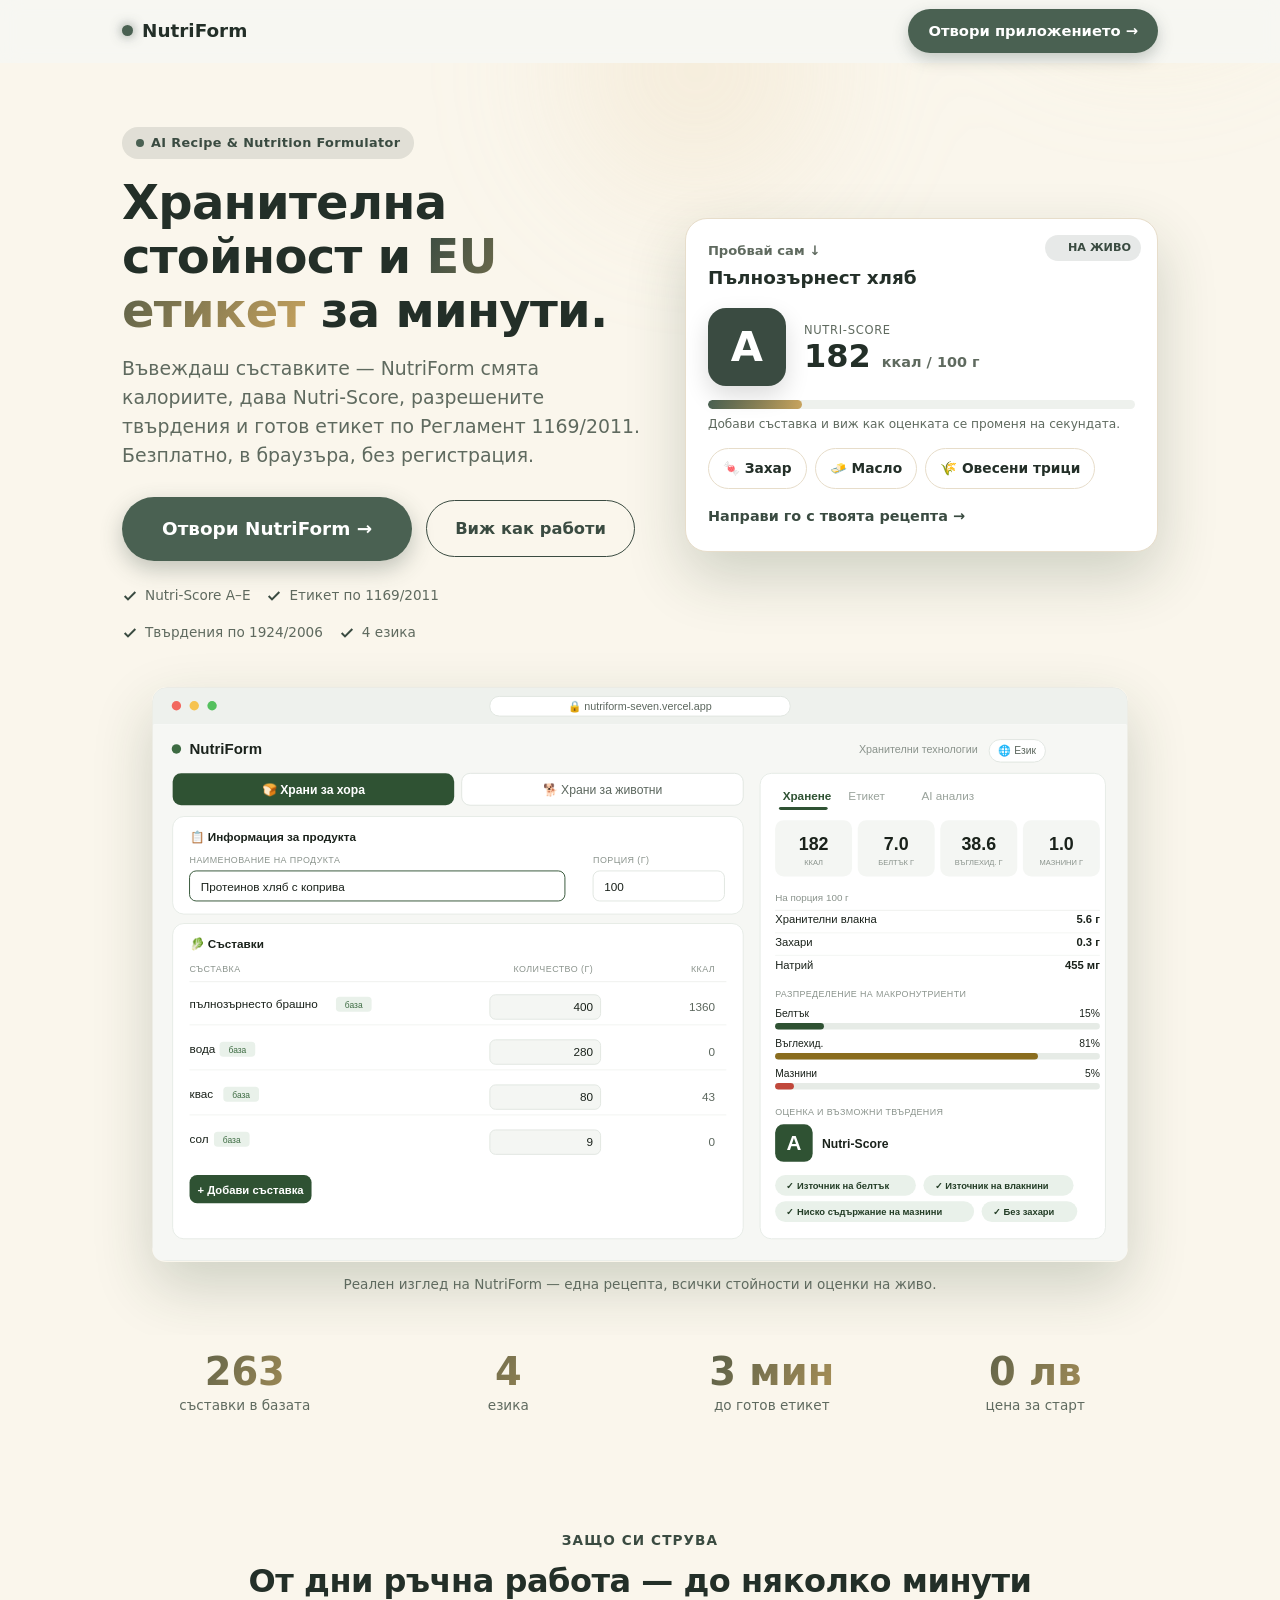
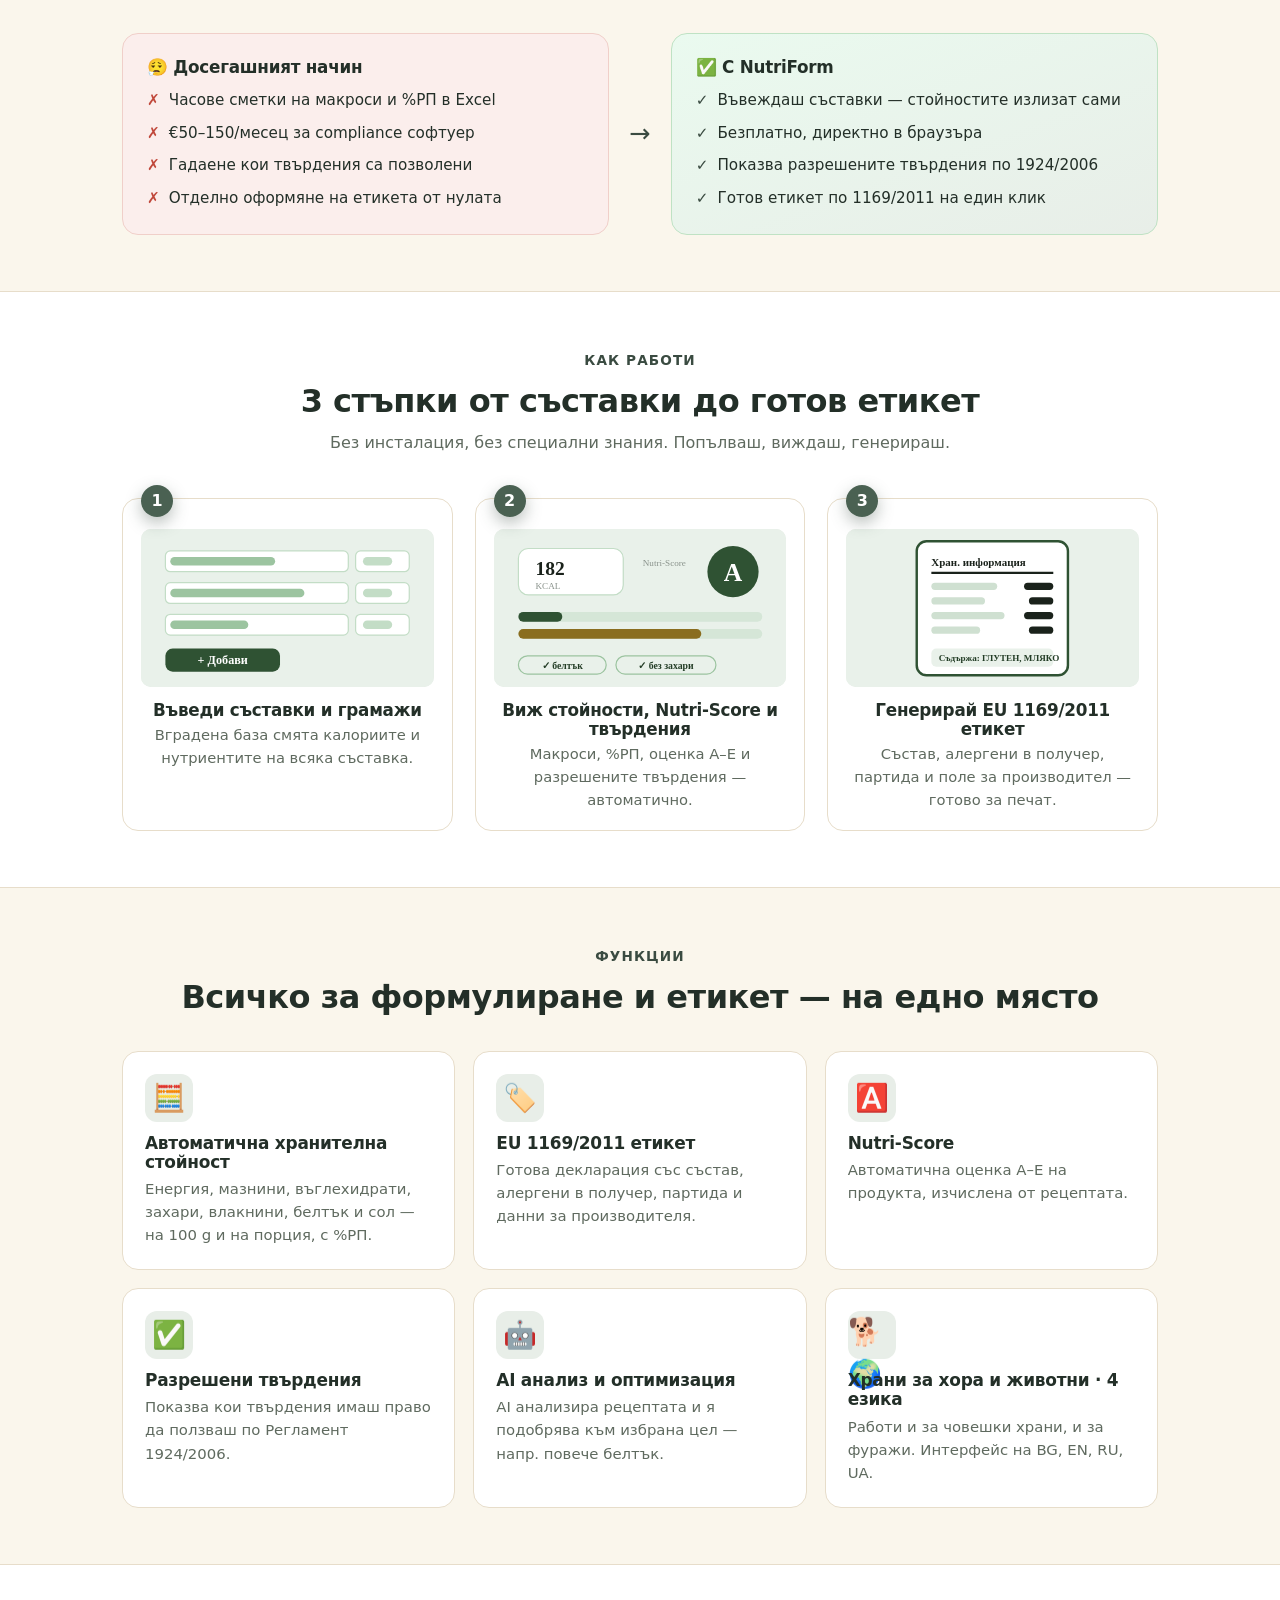
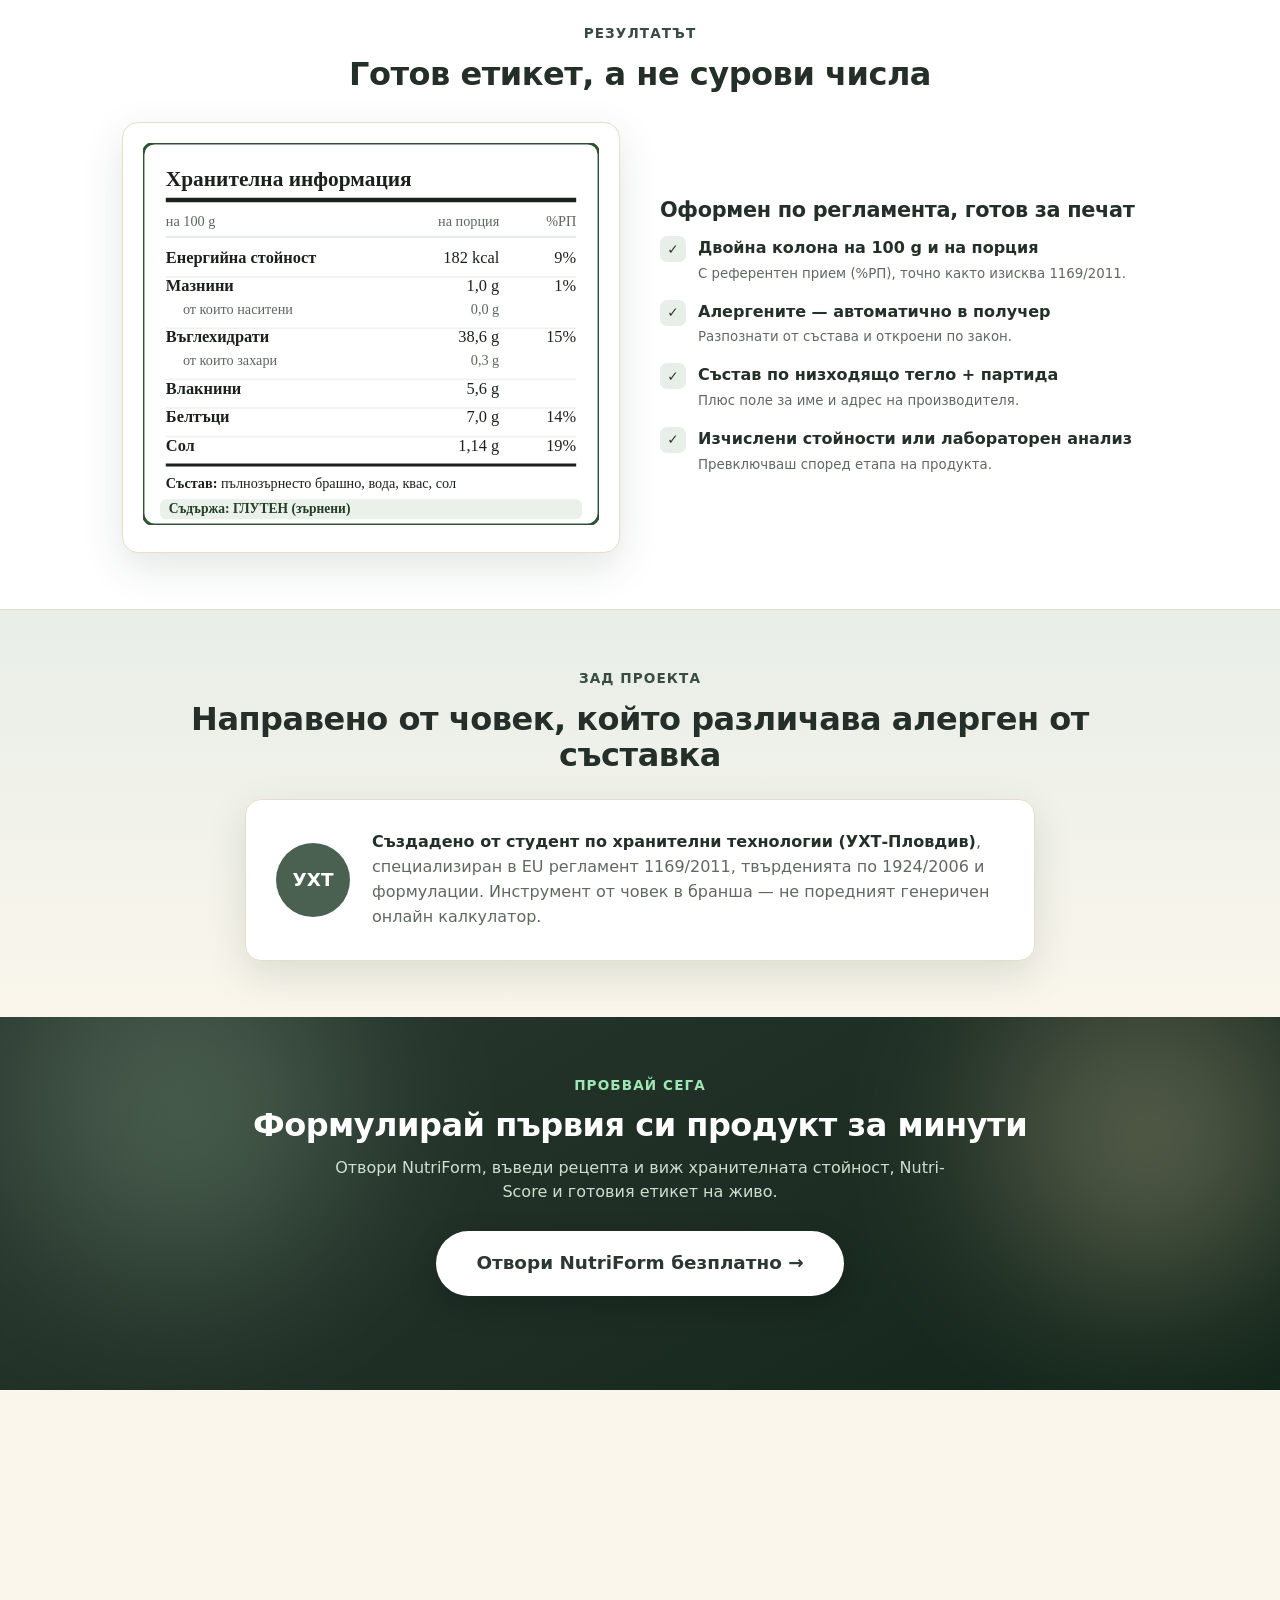
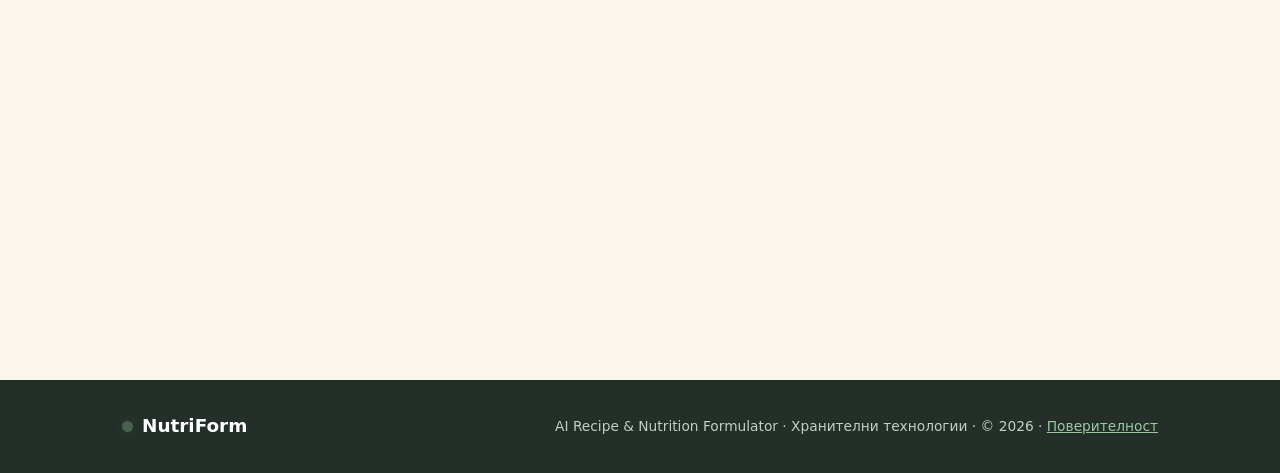
==== commit a68613fb: "Landing: нова палитра „горскозелено + бежово" По искане — цветова двойка от dyslove.design (#3A4B41 " ====
--- a/public/lp/index.html
+++ b/public/lp/index.html
@@ -13,10 +13,13 @@
 <meta name="twitter:card" content="summary_large_image" />
 <style>
   :root{
-    --green:#2f5233;--green-2:#3d6b42;--green-d:#213a25;--green-l:#e9f1ea;
-    --accent:#33c05e;--accent-d:#1e8f4e;--lime:#7ac143;
-    --olive:#8a6d1f;--ink:#1a221b;--muted:#5c675e;--line:#e0e6e1;
-    --bg:#f6f7f4;--white:#fff;--amber:#f5b301;--amber-l:#fbf3df;--red:#c0483b;
+    /* Палитра „горскозелено + бежово" (dyslove.design: #3A4B41 + #E6CFA7).
+       Имената на променливите са старите — сменени са само стойностите. */
+    --green:#3a4b41;--green-2:#4a6152;--green-d:#2b3830;--green-l:#e8eee8;
+    --accent:#4a6152;--accent-d:#3a4b41;--lime:#c7a35e;
+    --olive:#a98b4a;--ink:#232f28;--muted:#5f6a5f;--line:#e7ddca;
+    --bg:#faf6ec;--white:#fff;--amber:#e0a83a;--amber-l:#f7efdb;--red:#c0483b;
+    --beige:#e6cfa7;--beige-l:#f2e7cd;
     --radius:16px;--shadow:0 14px 40px rgba(33,58,37,.13);--shadow-lg:0 24px 60px rgba(33,58,37,.20);
     --font:'Segoe UI',system-ui,-apple-system,Roboto,Helvetica,Arial,sans-serif;
   }
@@ -29,37 +32,37 @@
   .btn{position:relative;display:inline-flex;align-items:center;gap:8px;
     background:linear-gradient(135deg,var(--accent),var(--green-2));color:#fff;font-weight:700;
     font-size:1.02rem;padding:15px 28px;border-radius:999px;text-decoration:none;border:0;cursor:pointer;
-    box-shadow:0 8px 22px rgba(51,192,94,.30);transition:transform .18s cubic-bezier(.2,.7,.3,1),box-shadow .18s;overflow:hidden}
+    box-shadow:0 8px 22px rgba(58,75,65,.30);transition:transform .18s cubic-bezier(.2,.7,.3,1),box-shadow .18s;overflow:hidden}
   .btn::after{content:"";position:absolute;top:0;left:-120%;width:60%;height:100%;
     background:linear-gradient(100deg,transparent,rgba(255,255,255,.45),transparent);transform:skewX(-18deg)}
-  .btn:hover{transform:translateY(-3px);box-shadow:0 14px 32px rgba(51,192,94,.42)}
+  .btn:hover{transform:translateY(-3px);box-shadow:0 14px 32px rgba(58,75,65,.42)}
   .btn:hover::after{animation:shine .8s ease}
   @keyframes shine{to{left:130%}}
-  .btn.small{padding:11px 20px;font-size:.92rem;box-shadow:0 6px 16px rgba(51,192,94,.28)}
+  .btn.small{padding:11px 20px;font-size:.92rem;box-shadow:0 6px 16px rgba(58,75,65,.28)}
   .btn.ghost{background:transparent;color:var(--green);box-shadow:none;border:1.5px solid var(--green)}
   .btn.ghost::after{display:none}
   .btn.ghost:hover{background:var(--green-l);box-shadow:none}
   .btn.big{font-size:1.15rem;padding:18px 40px}
   .btn.white{background:#fff;color:var(--green-d);box-shadow:0 10px 30px rgba(0,0,0,.18)}
 
-  .tag{display:inline-flex;align-items:center;gap:7px;background:rgba(51,192,94,.13);color:var(--accent-d);font-weight:700;
+  .tag{display:inline-flex;align-items:center;gap:7px;background:rgba(58,75,65,.13);color:var(--accent-d);font-weight:700;
     font-size:.8rem;padding:6px 14px;border-radius:999px;letter-spacing:.03em}
-  .tag .pulse{width:8px;height:8px;border-radius:50%;background:var(--accent);box-shadow:0 0 0 0 rgba(51,192,94,.6);animation:pulse 2s infinite}
-  @keyframes pulse{70%{box-shadow:0 0 0 9px rgba(51,192,94,0)}100%{box-shadow:0 0 0 0 rgba(51,192,94,0)}}
+  .tag .pulse{width:8px;height:8px;border-radius:50%;background:var(--accent);box-shadow:0 0 0 0 rgba(58,75,65,.6);animation:pulse 2s infinite}
+  @keyframes pulse{70%{box-shadow:0 0 0 9px rgba(58,75,65,0)}100%{box-shadow:0 0 0 0 rgba(58,75,65,0)}}
 
   nav{position:sticky;top:0;z-index:40;background:rgba(246,247,244,.85);backdrop-filter:blur(10px);border-bottom:1px solid transparent;transition:border-color .3s,box-shadow .3s}
   nav.scrolled{border-bottom-color:var(--line);box-shadow:0 4px 20px rgba(33,58,37,.06)}
   nav .wrap{display:flex;align-items:center;justify-content:space-between;height:62px}
   .logo{display:flex;align-items:center;gap:9px;font-weight:800;font-size:1.15rem}
-  .logo .dot{width:11px;height:11px;border-radius:50%;background:var(--accent);box-shadow:0 0 12px rgba(51,192,94,.7)}
+  .logo .dot{width:11px;height:11px;border-radius:50%;background:var(--accent);box-shadow:0 0 12px rgba(58,75,65,.7)}
 
   /* HERO */
   header{position:relative;padding:64px 0 40px;overflow:hidden}
   .aurora{position:absolute;inset:-40% -10% auto -10%;height:120%;z-index:0;filter:blur(60px);opacity:.55;pointer-events:none}
   .aurora i{position:absolute;border-radius:50%;display:block}
-  .aurora .a1{width:560px;height:560px;left:2%;top:-8%;background:radial-gradient(circle,#8fe0a6,transparent 65%);animation:drift1 18s ease-in-out infinite}
-  .aurora .a2{width:520px;height:520px;right:0%;top:2%;background:radial-gradient(circle,#cfe8b0,transparent 65%);animation:drift2 22s ease-in-out infinite}
-  .aurora .a3{width:420px;height:420px;left:40%;top:20%;background:radial-gradient(circle,#a7d8ff,transparent 65%);opacity:.6;animation:drift3 26s ease-in-out infinite}
+  .aurora .a1{width:560px;height:560px;left:2%;top:-8%;background:radial-gradient(circle,#9ec4a5,transparent 65%);animation:drift1 18s ease-in-out infinite}
+  .aurora .a2{width:520px;height:520px;right:0%;top:2%;background:radial-gradient(circle,#ecdcae,transparent 65%);animation:drift2 22s ease-in-out infinite}
+  .aurora .a3{width:420px;height:420px;left:40%;top:20%;background:radial-gradient(circle,#e6cfa7,transparent 65%);opacity:.6;animation:drift3 26s ease-in-out infinite}
   @keyframes drift1{50%{transform:translate(60px,40px) scale(1.1)}}
   @keyframes drift2{50%{transform:translate(-50px,30px) scale(1.08)}}
   @keyframes drift3{50%{transform:translate(30px,-40px) scale(1.12)}}
@@ -74,7 +77,7 @@
 
   /* INTERACTIVE DEMO */
   .demo{background:var(--white);border:1px solid var(--line);border-radius:22px;box-shadow:var(--shadow-lg);padding:22px;position:relative}
-  .demo-live{position:absolute;top:16px;right:16px;font-size:.7rem;font-weight:700;color:var(--accent-d);background:rgba(51,192,94,.12);padding:4px 10px;border-radius:999px;display:flex;align-items:center;gap:6px}
+  .demo-live{position:absolute;top:16px;right:16px;font-size:.7rem;font-weight:700;color:var(--accent-d);background:rgba(58,75,65,.12);padding:4px 10px;border-radius:999px;display:flex;align-items:center;gap:6px}
   .demo-live .pulse{width:7px;height:7px}
   .demo-title{font-size:.82rem;color:var(--muted);font-weight:600}
   .demo-name{font-size:1.15rem;font-weight:800;margin:2px 0 16px}
@@ -132,7 +135,7 @@
   .step{background:var(--white);border:1px solid var(--line);border-radius:var(--radius);padding:18px;position:relative;transition:transform .2s,box-shadow .2s}
   .step:hover{transform:translateY(-4px);box-shadow:var(--shadow)}
   .step .num{position:absolute;top:-14px;left:18px;width:32px;height:32px;border-radius:50%;
-    background:linear-gradient(135deg,var(--accent),var(--green-2));color:#fff;display:grid;place-items:center;font-weight:800;box-shadow:0 6px 16px rgba(51,192,94,.35)}
+    background:linear-gradient(135deg,var(--accent),var(--green-2));color:#fff;display:grid;place-items:center;font-weight:800;box-shadow:0 6px 16px rgba(58,75,65,.35)}
   .step svg{display:block;width:100%;height:auto;border-radius:10px;background:var(--green-l);margin:12px 0 14px}
   .step h3{font-size:1.05rem;margin-bottom:4px}.step p{color:var(--muted);font-size:.92rem}
 
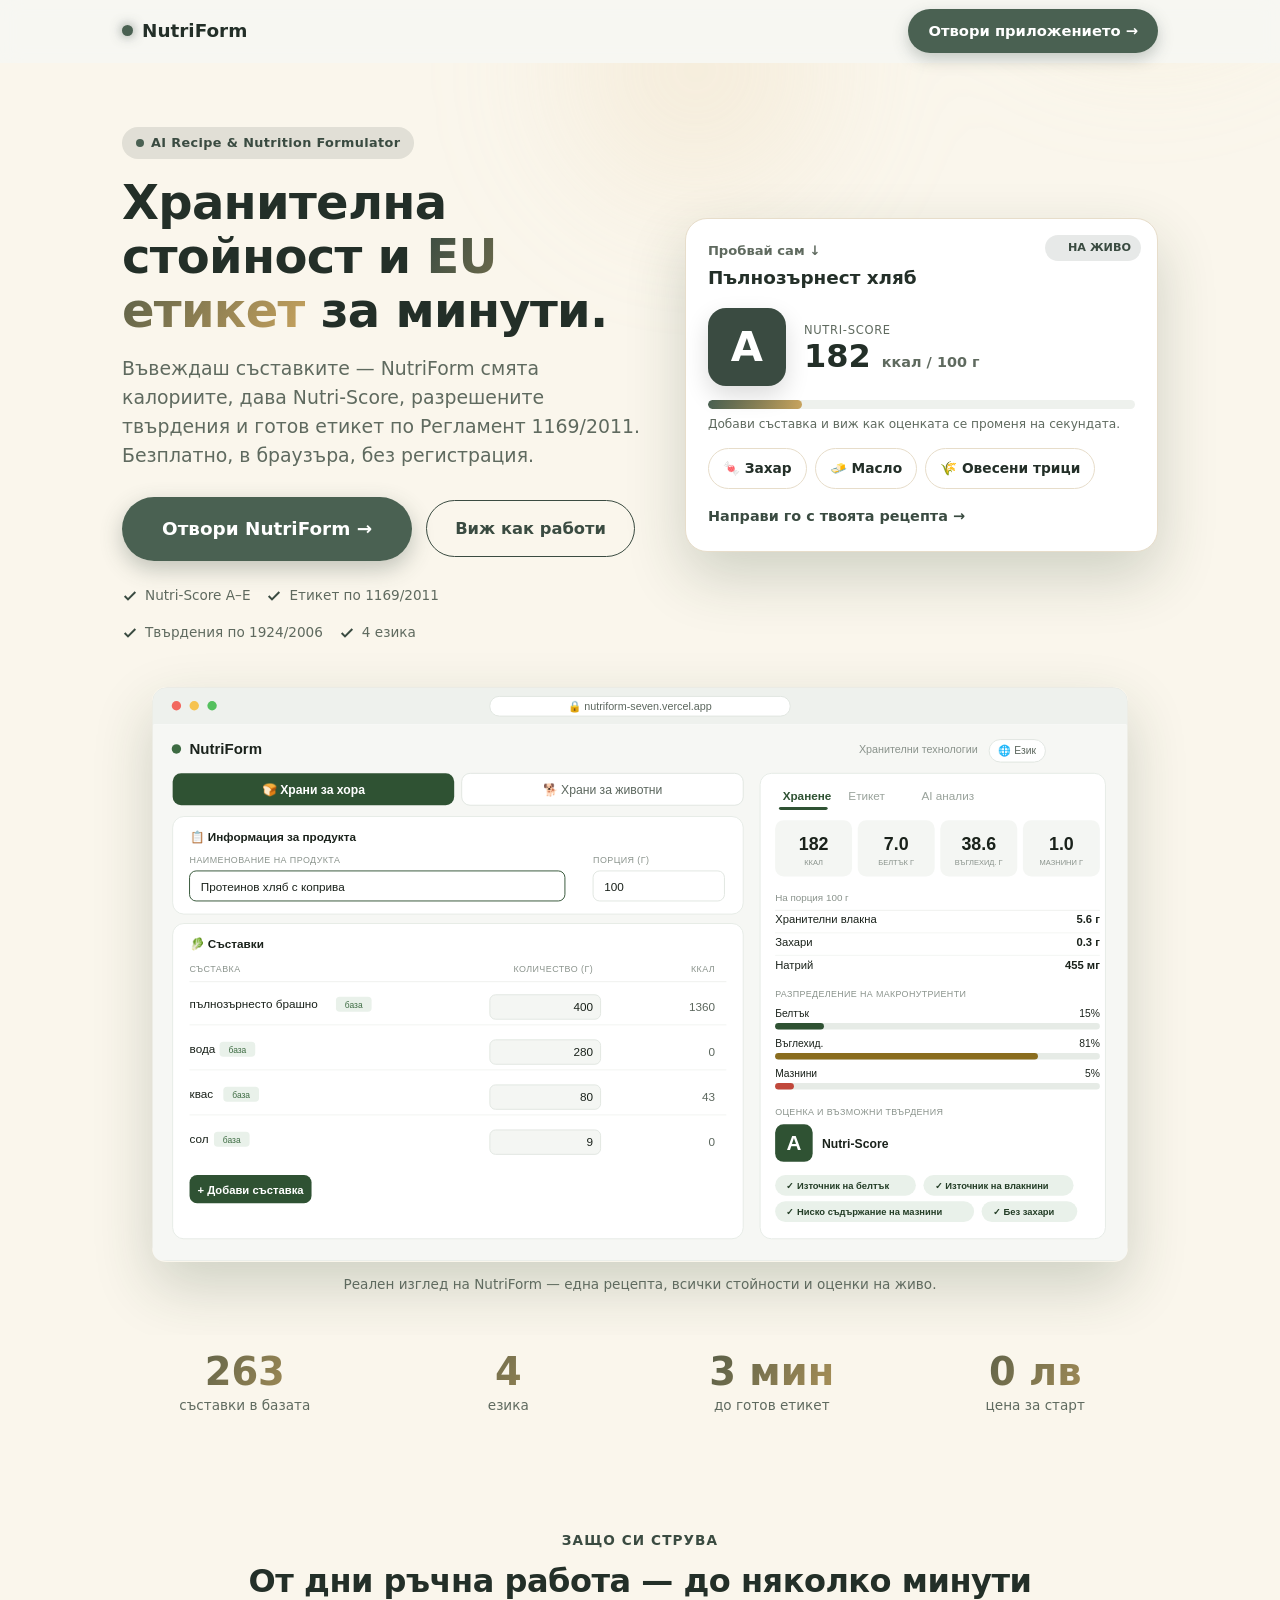
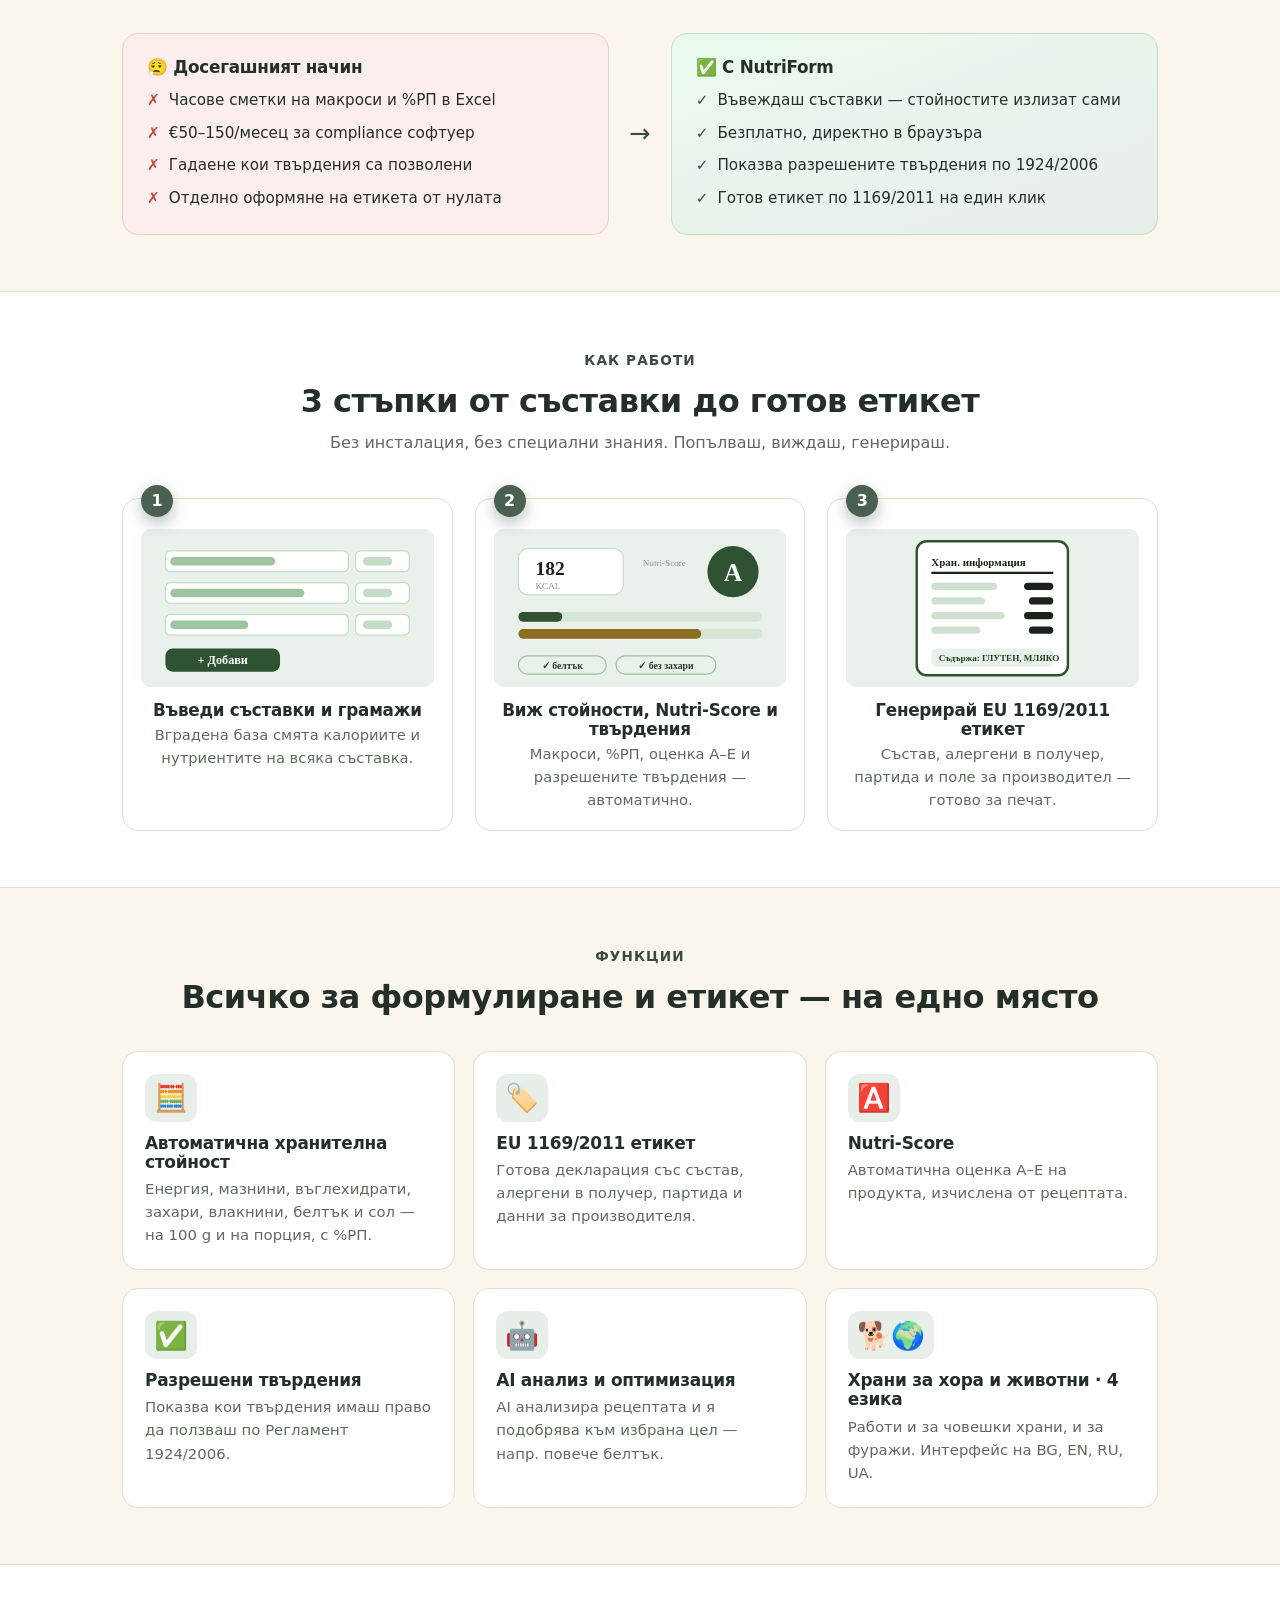
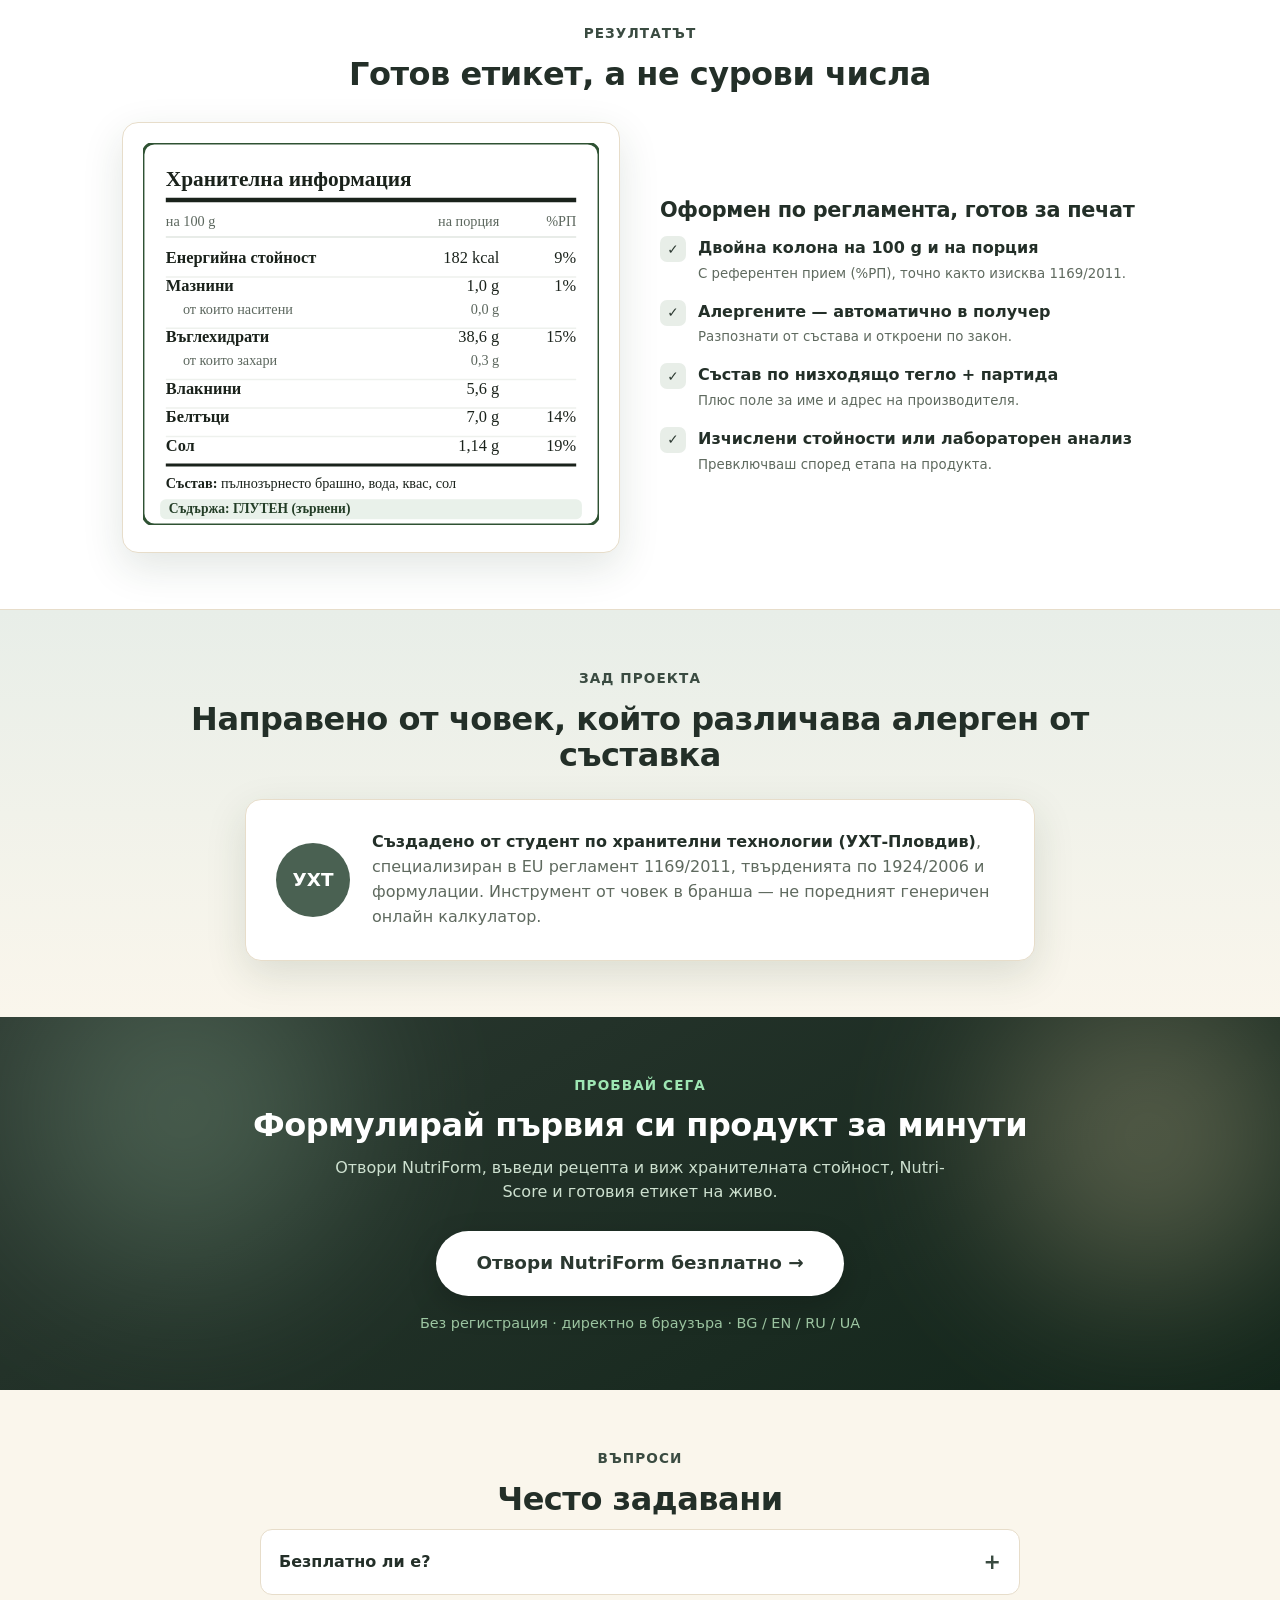
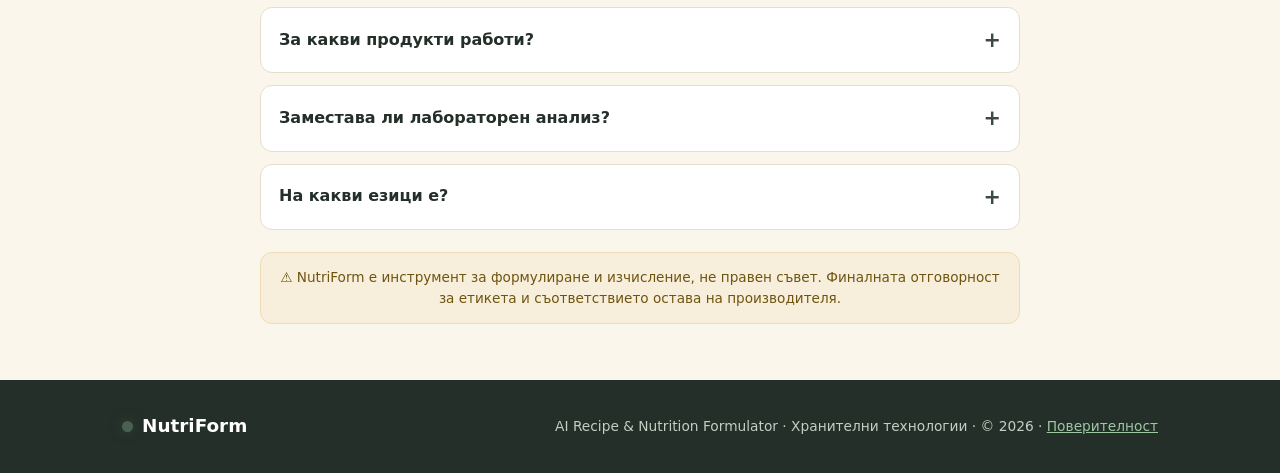
==== commit a0b73621: "Landing: поправи изместените икони при две емоджита Картата „Храни за хора и животни · 4 езика" има " ====
--- a/public/lp/index.html
+++ b/public/lp/index.html
@@ -142,7 +142,7 @@
   .feat{display:grid;grid-template-columns:repeat(3,1fr);gap:18px;margin-top:36px}
   .fcard{background:var(--white);border:1px solid var(--line);border-radius:var(--radius);padding:22px;text-align:left;transition:transform .2s,box-shadow .2s,border-color .2s}
   .fcard:hover{transform:translateY(-4px);box-shadow:var(--shadow);border-color:#c3ddc6}
-  .fcard .ico{font-size:1.7rem;display:inline-grid;place-items:center;width:48px;height:48px;border-radius:12px;background:var(--green-l)}
+  .fcard .ico{font-size:1.7rem;line-height:1;display:inline-flex;align-items:center;justify-content:center;gap:2px;min-width:48px;height:48px;padding:0 9px;border-radius:12px;background:var(--green-l);white-space:nowrap}
   .fcard h3{font-size:1.06rem;margin:12px 0 6px}.fcard p{color:var(--muted);font-size:.93rem}
 
   .out{display:grid;grid-template-columns:1fr 1fr;gap:40px;align-items:center;margin-top:30px}
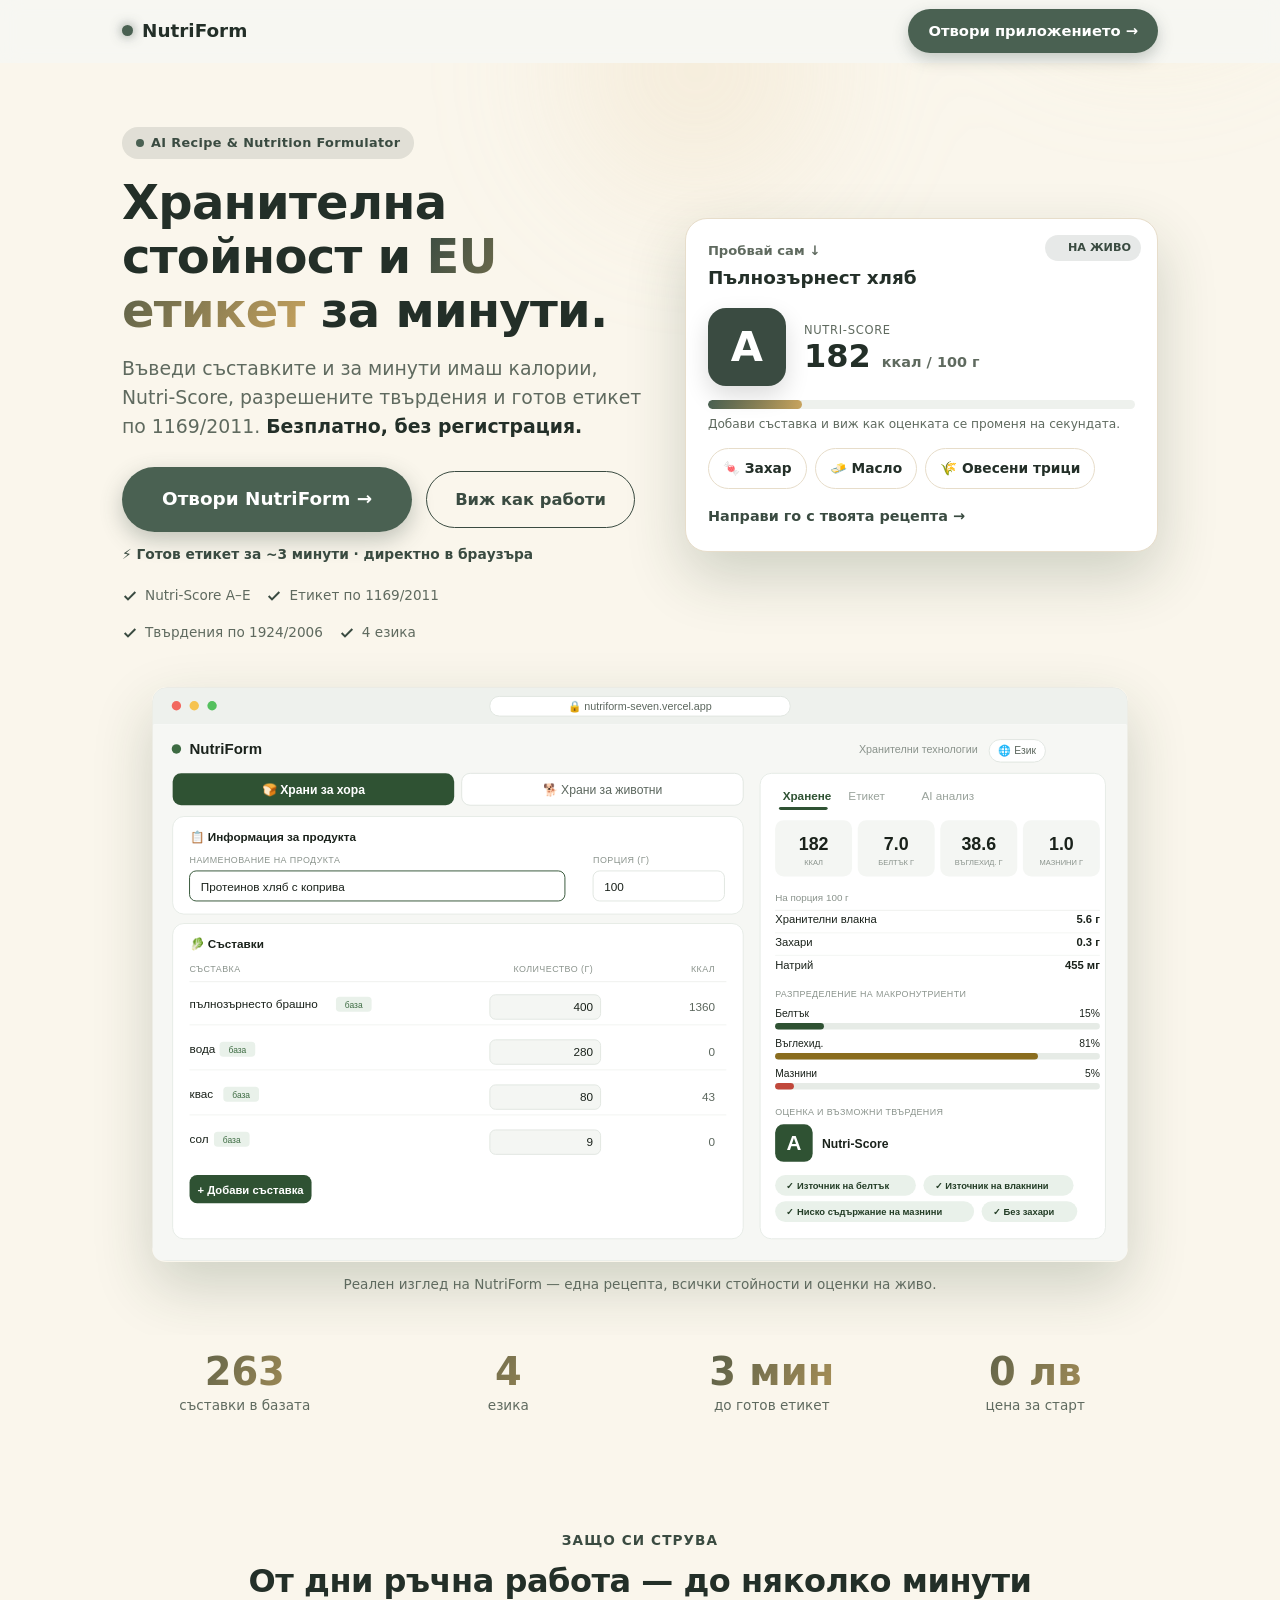
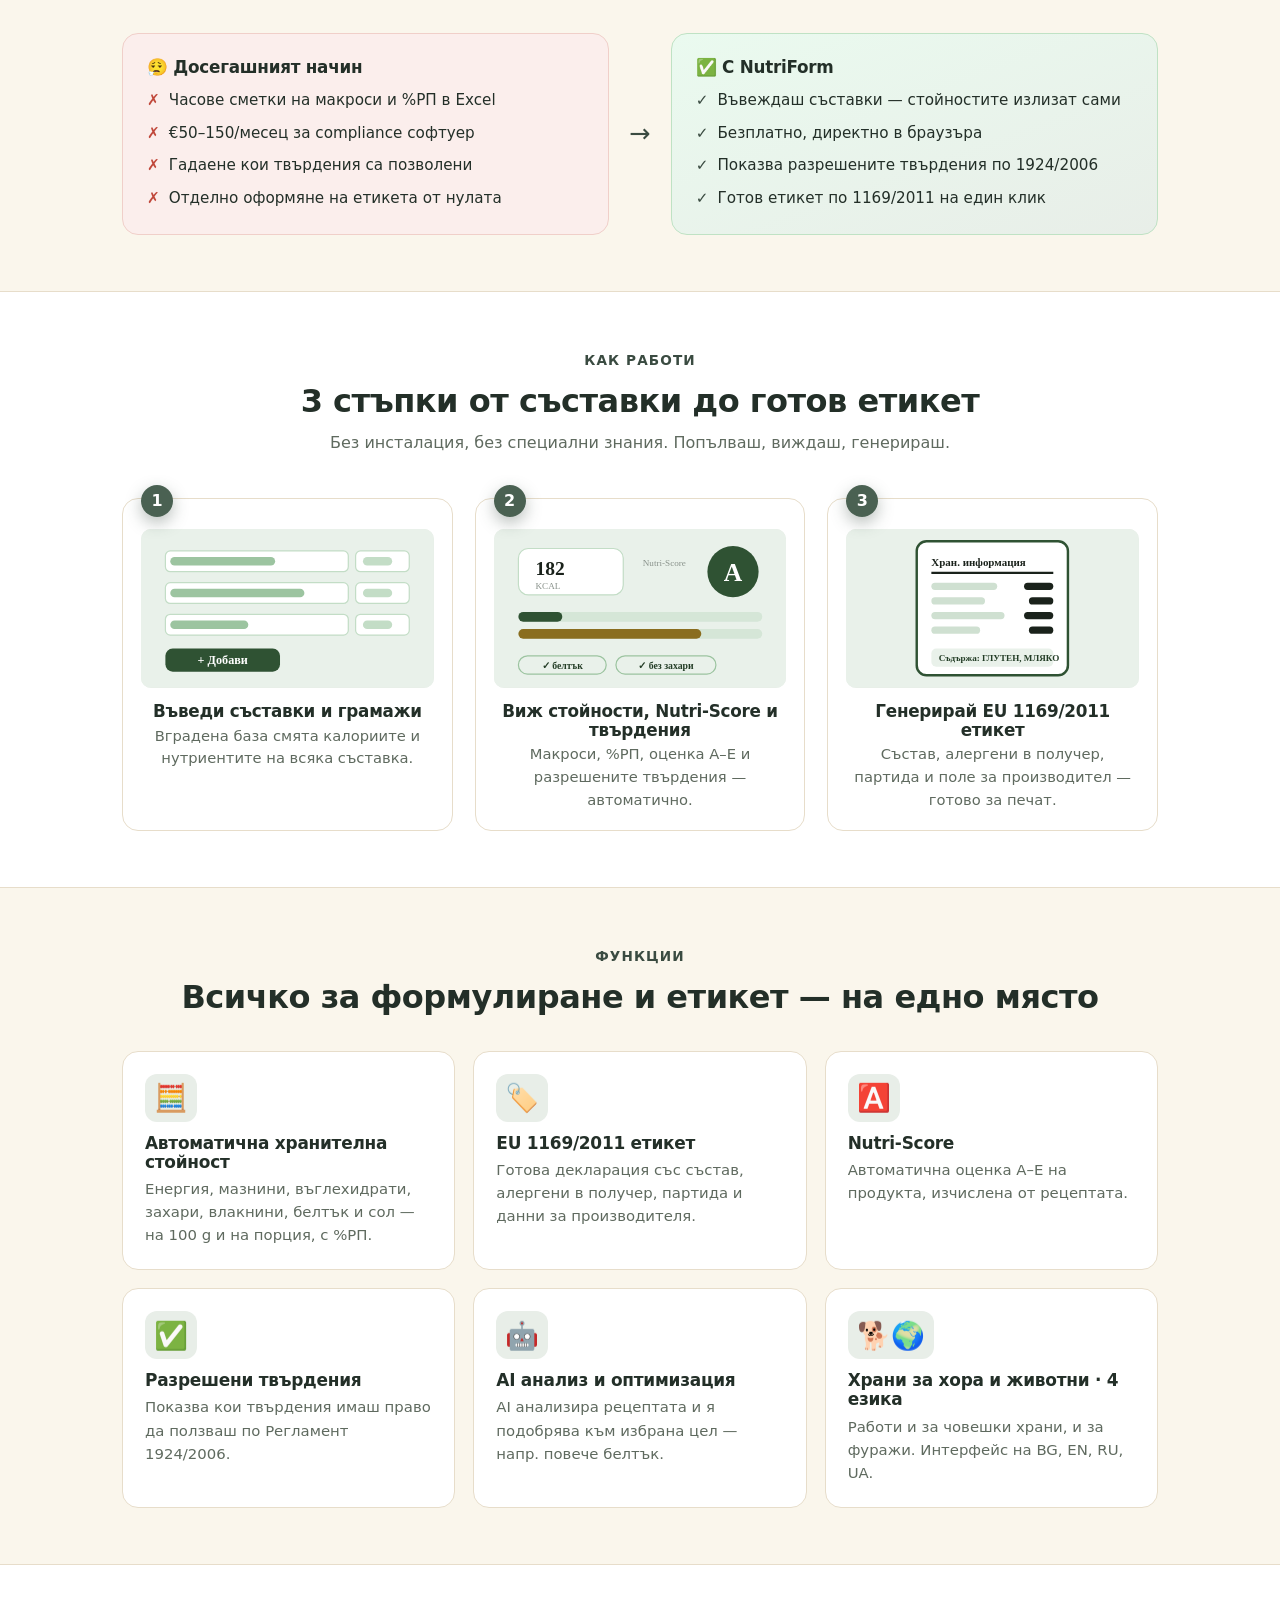
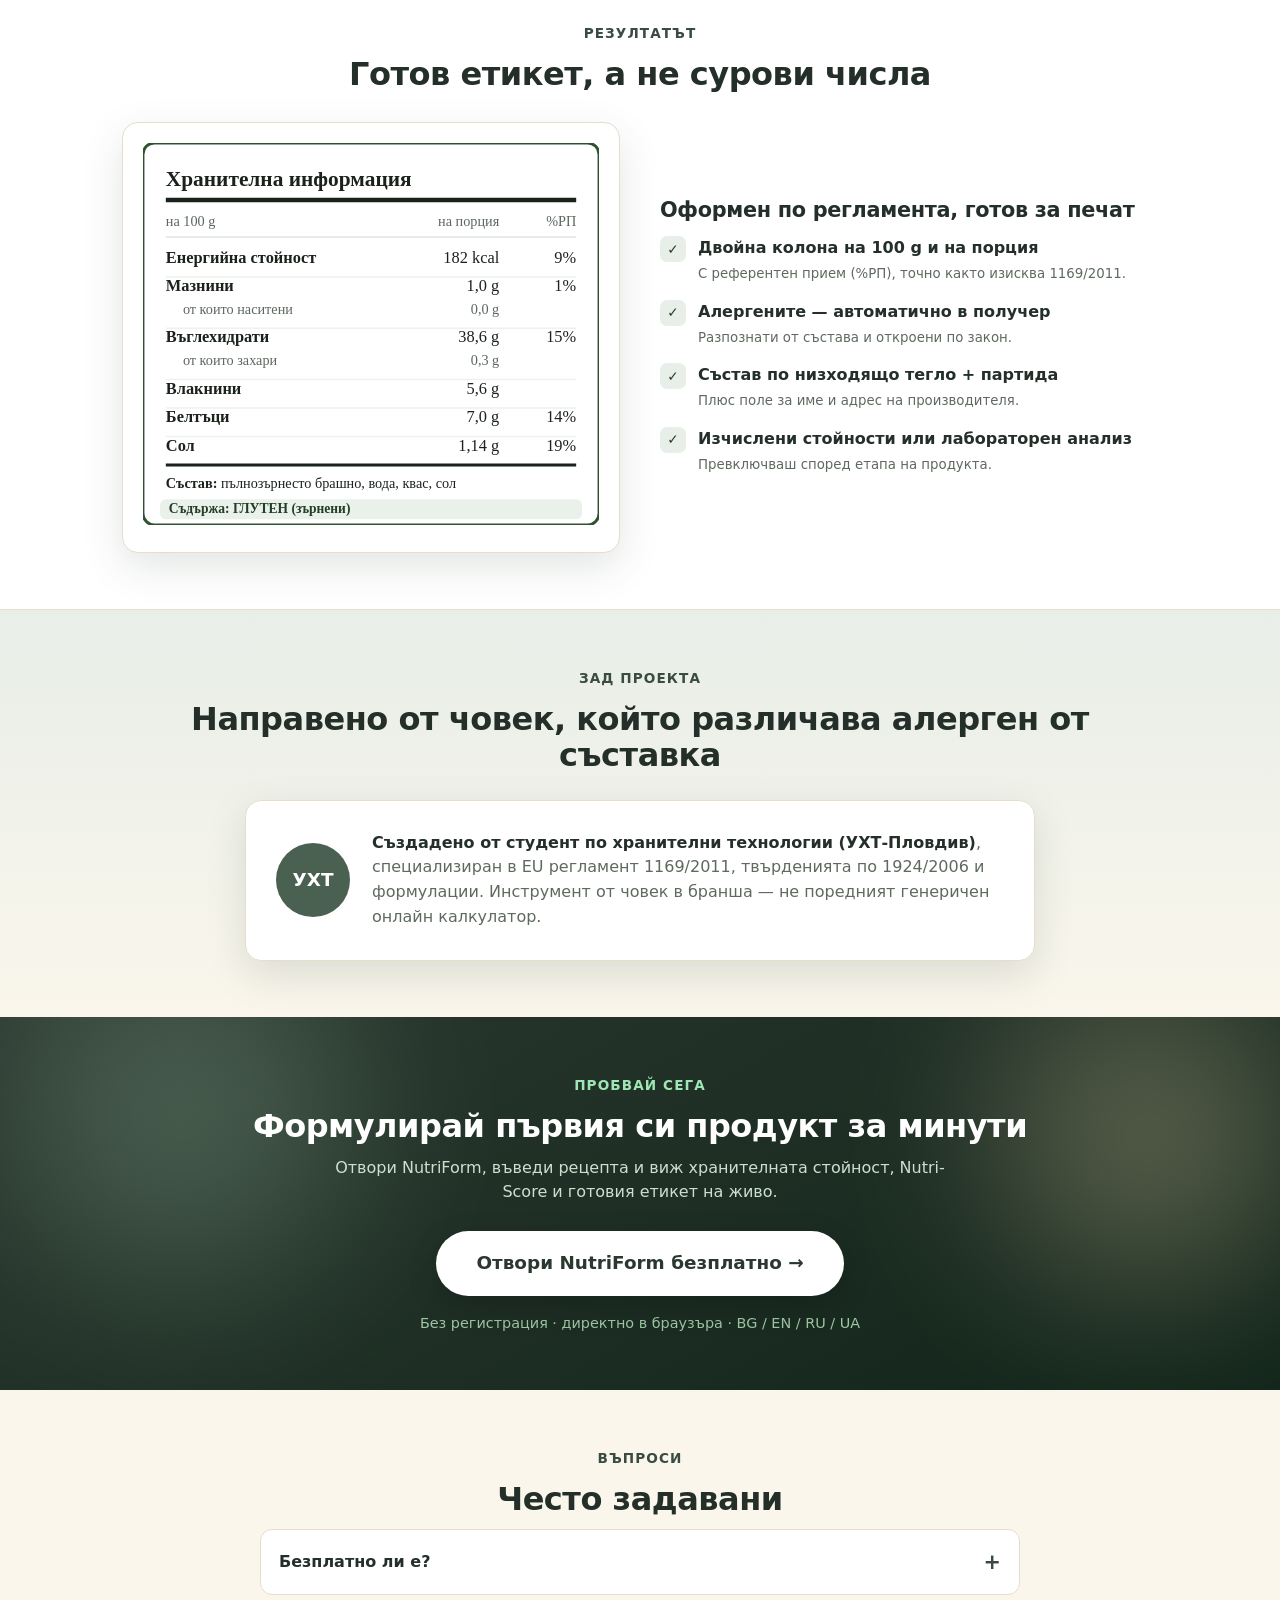
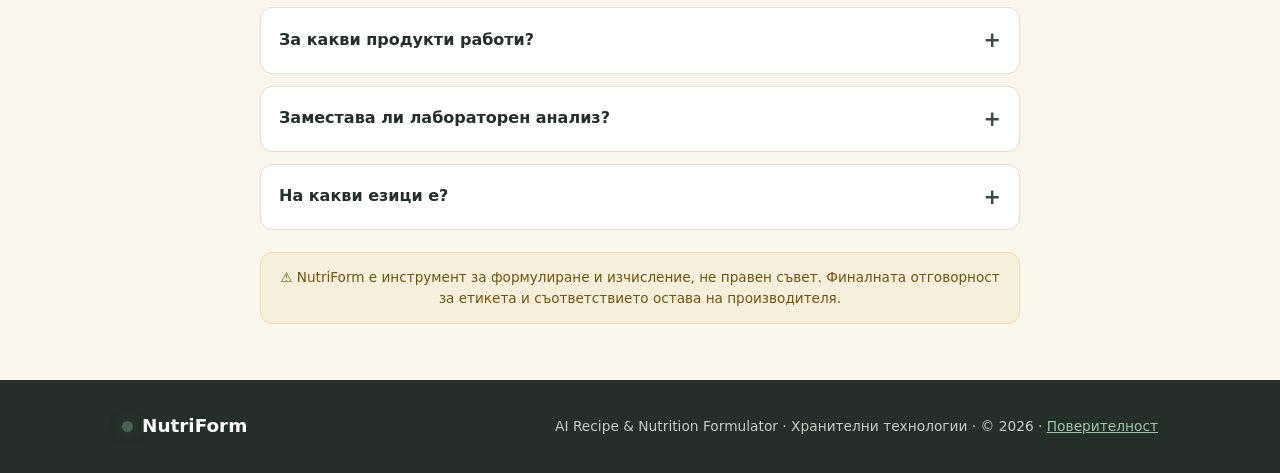
==== commit 52ea657d: "Landing: по-стегнат hero за по-добра конверсия Одит на страницата → hero-то беше 1488px на телефон и" ====
--- a/public/lp/index.html
+++ b/public/lp/index.html
@@ -71,7 +71,8 @@
   .hero-copy h1 .grad{background:linear-gradient(120deg,var(--accent-d),var(--lime));-webkit-background-clip:text;background-clip:text;-webkit-text-fill-color:transparent}
   .lead{font-size:1.18rem;color:var(--muted);max-width:52ch;margin:0 0 26px}
   .cta-row{display:flex;align-items:center;gap:14px;flex-wrap:wrap}
-  .trust{display:flex;gap:16px;flex-wrap:wrap;margin-top:24px;font-size:.85rem;color:var(--muted)}
+  .cta-note{margin-top:12px;font-size:.86rem;font-weight:600;color:var(--accent-d)}
+  .trust{display:flex;gap:16px;flex-wrap:wrap;margin-top:20px;font-size:.85rem;color:var(--muted)}
   .trust span{display:flex;align-items:center;gap:7px}
   .check{width:16px;height:16px;flex:none;color:var(--accent-d)}
 
@@ -188,9 +189,12 @@
   .mcta{display:none}
 
   @media(max-width:900px){
-    .hero-grid{grid-template-columns:1fr;gap:30px}
-    .hero-copy h1{font-size:2.4rem}
+    .hero-grid{grid-template-columns:1fr;gap:24px}
+    .hero-copy h1{font-size:2.35rem;margin:12px 0 14px}
+    .lead{font-size:1.08rem;margin-bottom:20px}
     .demo{order:2}
+    /* по-малко празно отгоре → демото и CTA изплуват по-рано */
+    header{padding:28px 0 30px}
   }
   @media(max-width:820px){
     .ba{grid-template-columns:1fr}.ba .arrow{transform:rotate(90deg)}
@@ -224,11 +228,12 @@
     <div class="hero-copy reveal in">
       <span class="tag"><span class="pulse"></span>AI Recipe &amp; Nutrition Formulator</span>
       <h1>Хранителна стойност и <span class="grad">EU етикет</span> за минути.</h1>
-      <p class="lead">Въвеждаш съставките — NutriForm смята калориите, дава Nutri-Score, разрешените твърдения и готов етикет по Регламент 1169/2011. Безплатно, в браузъра, без регистрация.</p>
+      <p class="lead">Въведи съставките и за минути имаш калории, Nutri-Score, разрешените твърдения и готов етикет по 1169/2011. <b style="color:var(--ink)">Безплатно, без регистрация.</b></p>
       <div class="cta-row">
         <a href="/" class="btn big">Отвори NutriForm →</a>
         <a href="#how" class="btn ghost">Виж как работи</a>
       </div>
+      <div class="cta-note">⚡ Готов етикет за ~3 минути · директно в браузъра</div>
       <div class="trust">
         <span><svg class="check" viewBox="0 0 24 24" fill="none" stroke="currentColor" stroke-width="3"><path d="M20 6 9 17l-5-5"/></svg>Nutri-Score A–E</span>
         <span><svg class="check" viewBox="0 0 24 24" fill="none" stroke="currentColor" stroke-width="3"><path d="M20 6 9 17l-5-5"/></svg>Етикет по 1169/2011</span>
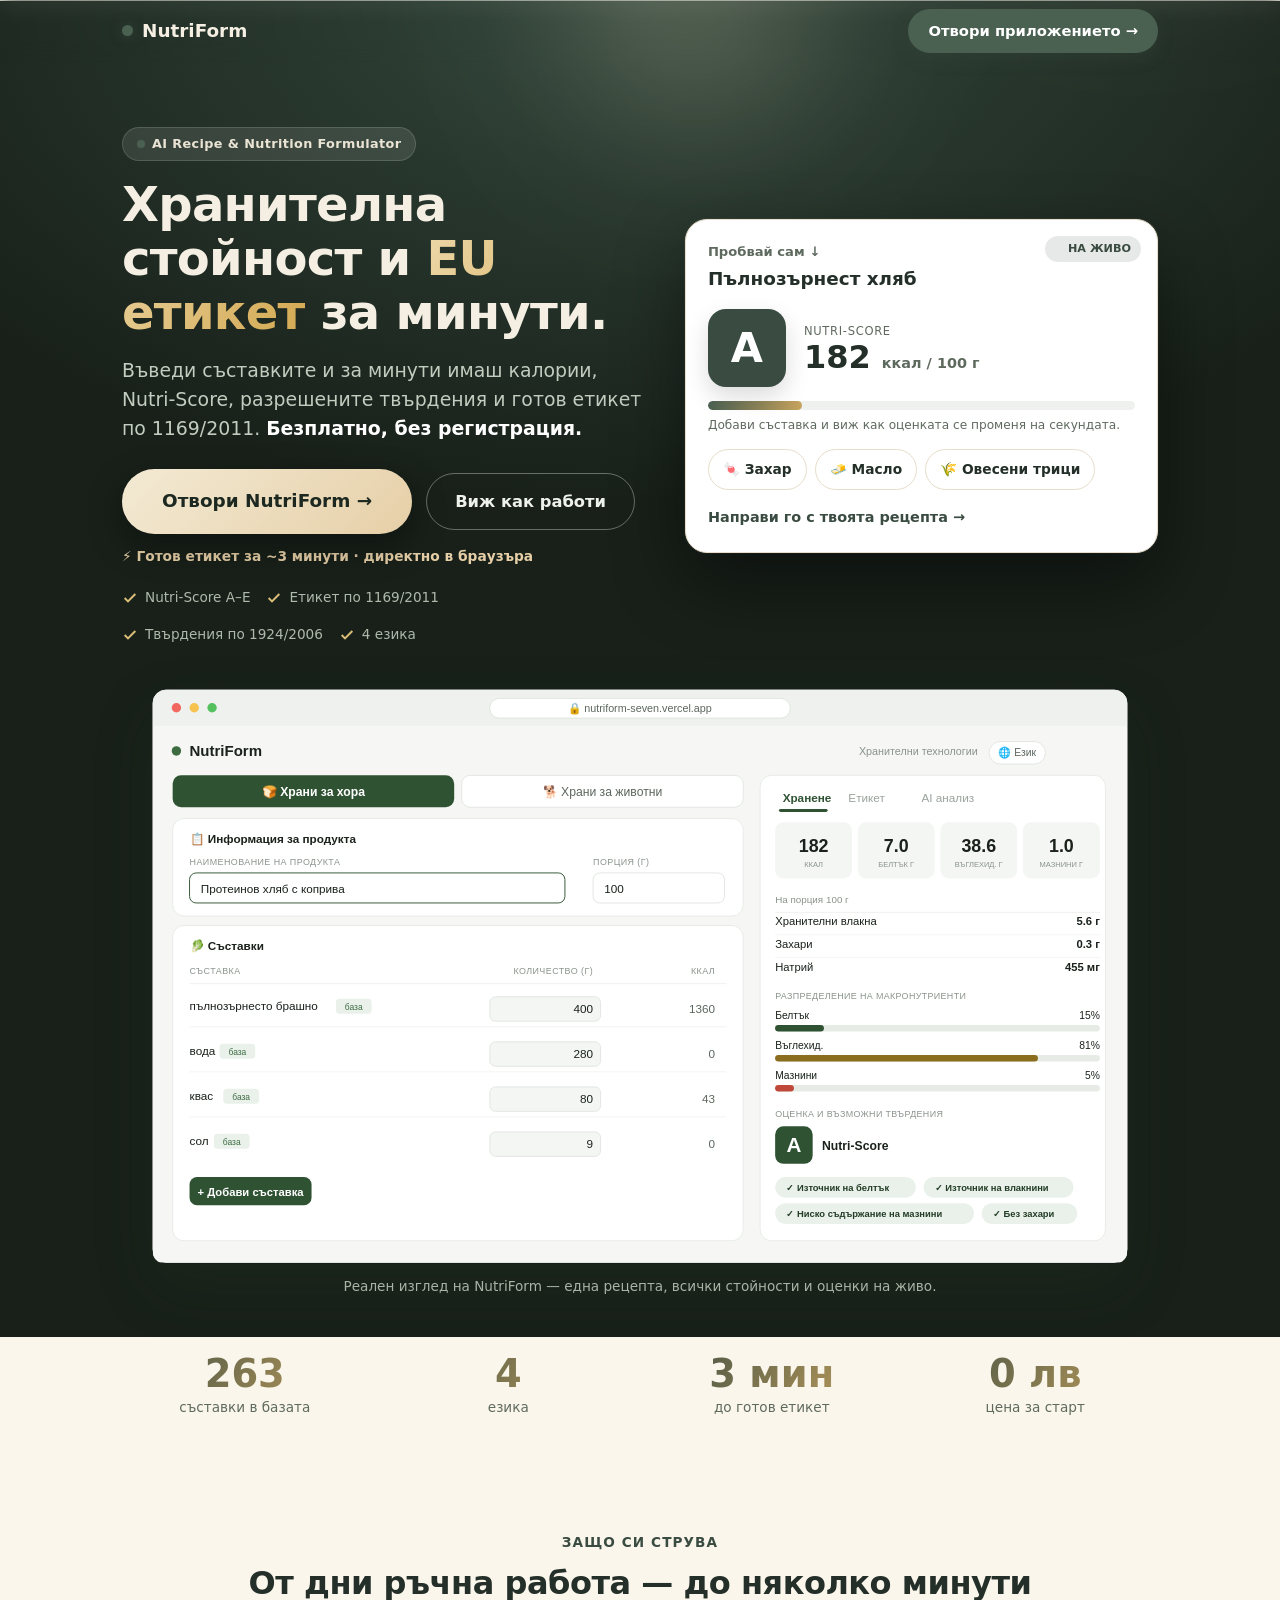
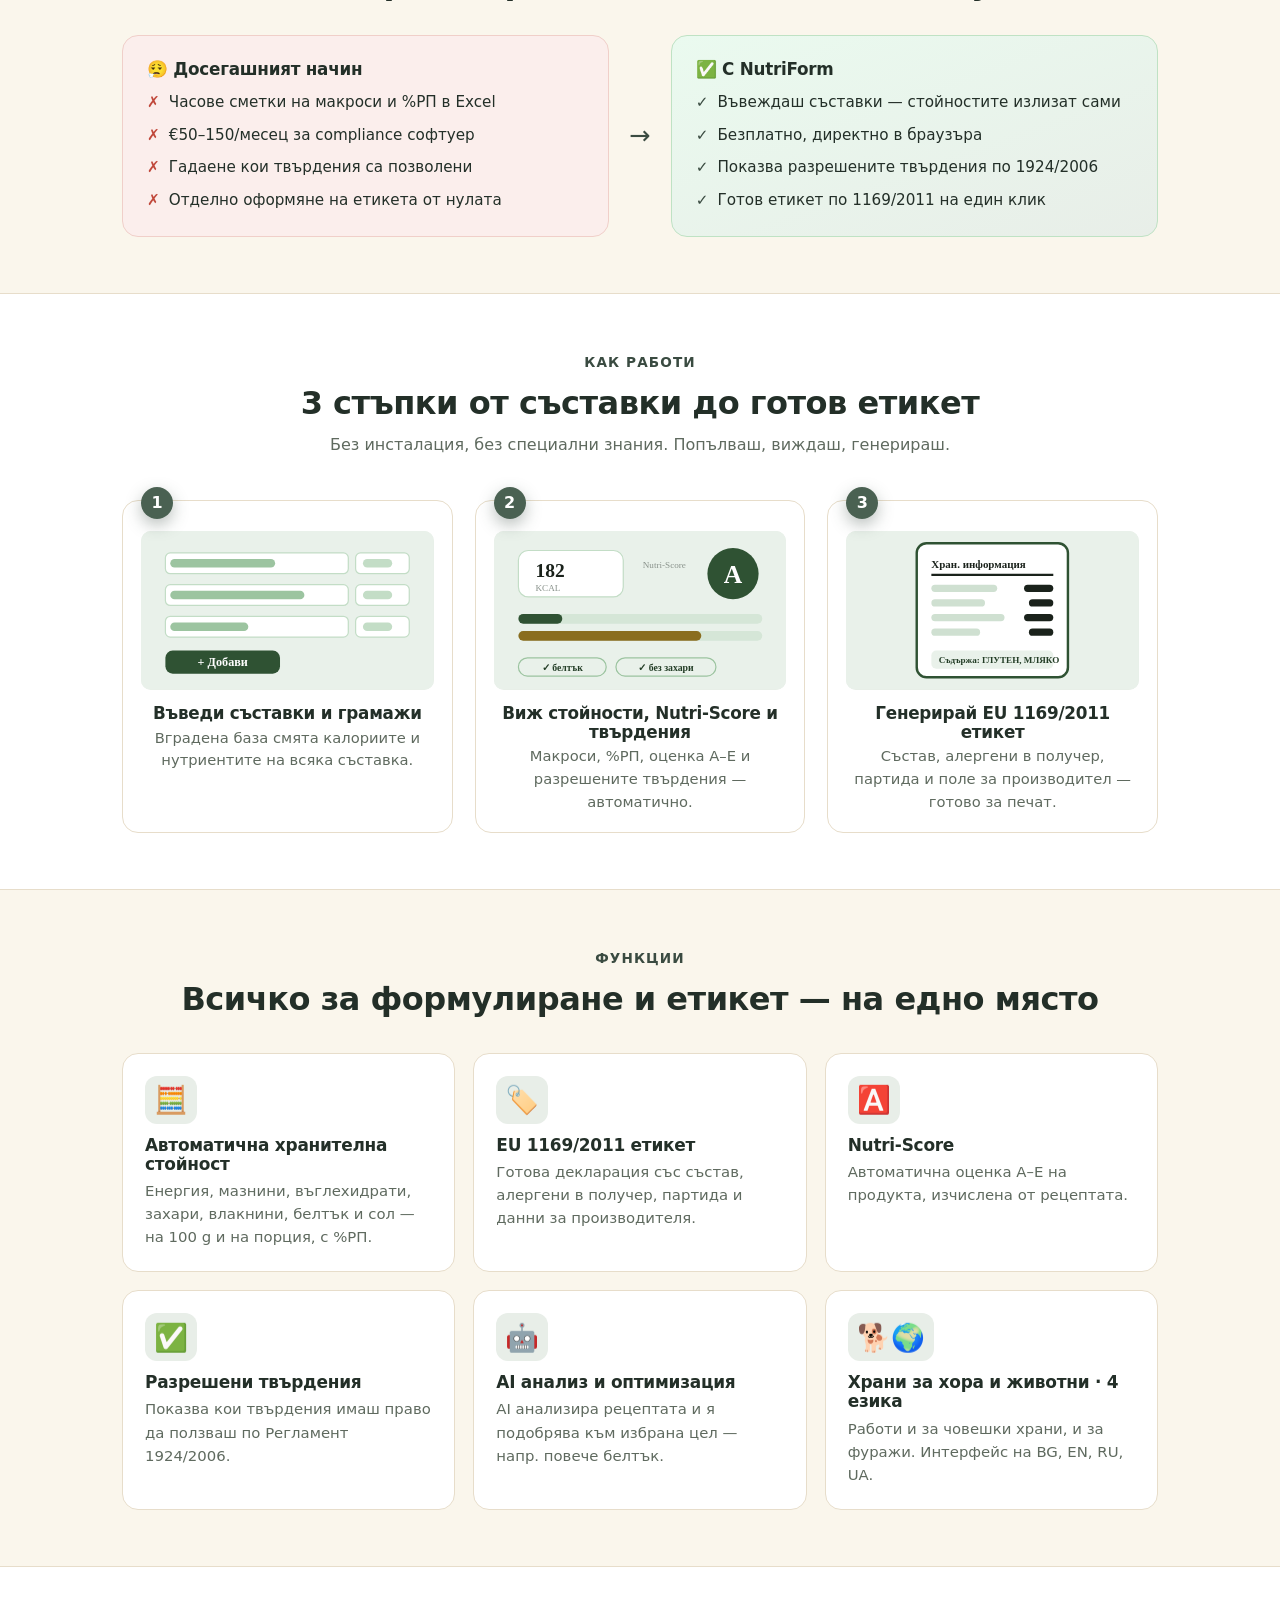
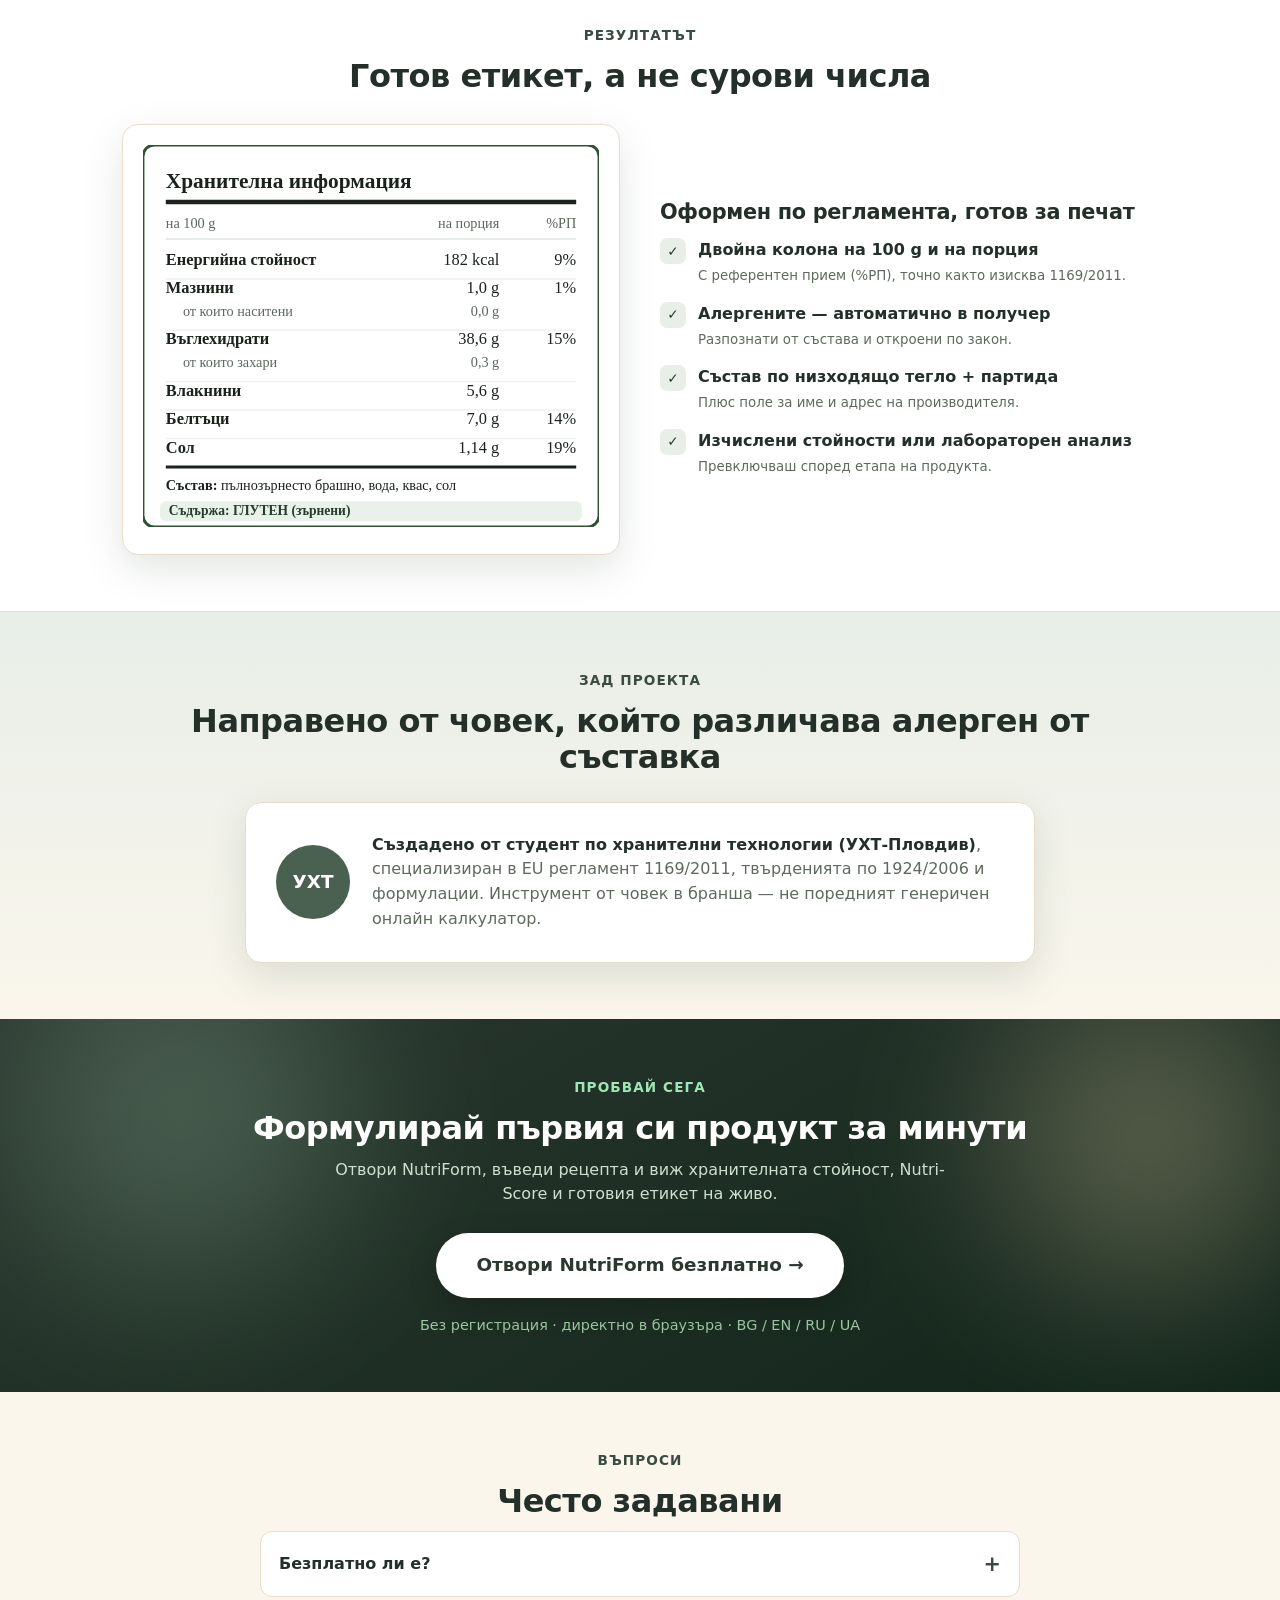
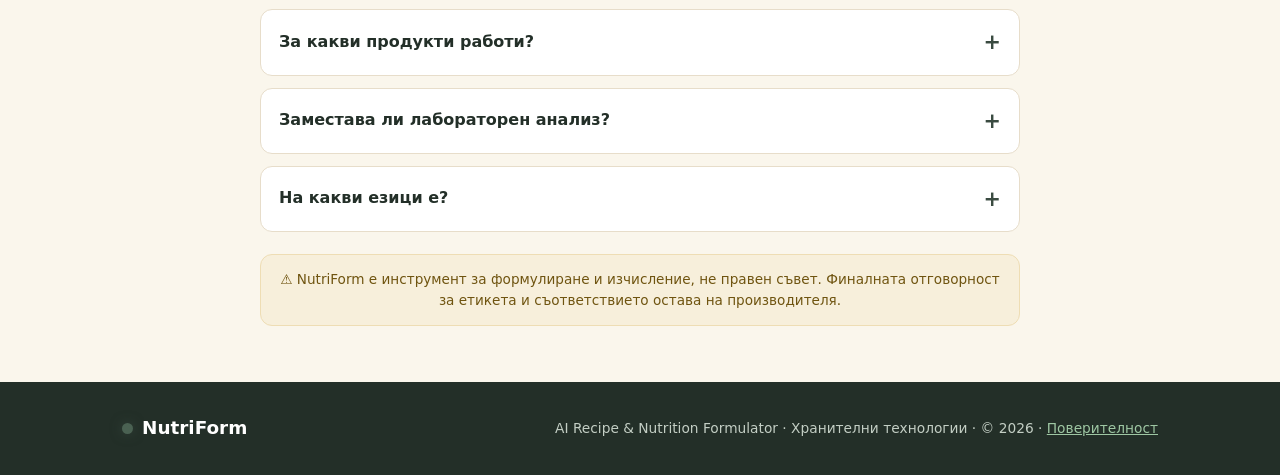
==== commit 601f38cf: "Landing: ЕКСПЕРИМЕНТ — тъмна hero секция (само fix_code) Смела посока по искане: горната част става " ====
--- a/public/lp/index.html
+++ b/public/lp/index.html
@@ -50,11 +50,13 @@
   .tag .pulse{width:8px;height:8px;border-radius:50%;background:var(--accent);box-shadow:0 0 0 0 rgba(58,75,65,.6);animation:pulse 2s infinite}
   @keyframes pulse{70%{box-shadow:0 0 0 9px rgba(58,75,65,0)}100%{box-shadow:0 0 0 0 rgba(58,75,65,0)}}
 
-  nav{position:sticky;top:0;z-index:40;background:rgba(246,247,244,.85);backdrop-filter:blur(10px);border-bottom:1px solid transparent;transition:border-color .3s,box-shadow .3s}
-  nav.scrolled{border-bottom-color:var(--line);box-shadow:0 4px 20px rgba(33,58,37,.06)}
+  nav{position:sticky;top:0;z-index:40;background:transparent;backdrop-filter:blur(10px);border-bottom:1px solid transparent;transition:background .3s,border-color .3s,box-shadow .3s}
+  nav.scrolled{background:rgba(250,246,236,.9);border-bottom-color:var(--line);box-shadow:0 4px 20px rgba(33,58,37,.06)}
   nav .wrap{display:flex;align-items:center;justify-content:space-between;height:62px}
-  .logo{display:flex;align-items:center;gap:9px;font-weight:800;font-size:1.15rem}
+  .logo{display:flex;align-items:center;gap:9px;font-weight:800;font-size:1.15rem;color:#f4efe2;transition:color .3s}
+  nav.scrolled .logo{color:var(--ink)}
   .logo .dot{width:11px;height:11px;border-radius:50%;background:var(--accent);box-shadow:0 0 12px rgba(58,75,65,.7)}
+  .lead-em{color:var(--ink);font-weight:700}
 
   /* HERO */
   header{position:relative;padding:64px 0 40px;overflow:hidden}
@@ -75,6 +77,28 @@
   .trust{display:flex;gap:16px;flex-wrap:wrap;margin-top:20px;font-size:.85rem;color:var(--muted)}
   .trust span{display:flex;align-items:center;gap:7px}
   .check{width:16px;height:16px;flex:none;color:var(--accent-d)}
+
+  /* ─── ТЪМНА HERO СЕКЦИЯ (експеримент) ───────────────────────────────────────
+     Всичко тук е под header.dark-hero — маха се с махане на класа от <header>. */
+  /* тъмният фон минава ПОД прозрачния nav (иначе горе остава светла ивица) */
+  header.dark-hero{background:radial-gradient(1200px 700px at 50% 0,#33473c,#182019 72%);margin-top:-62px;padding-top:126px}
+  header.dark-hero .aurora{opacity:.42;mix-blend-mode:screen}
+  header.dark-hero .tag{background:rgba(255,255,255,.10);color:#eae4d4;border:1px solid rgba(255,255,255,.14)}
+  header.dark-hero .hero-copy h1{color:#f4efe2}
+  header.dark-hero .hero-copy h1 .grad{background:linear-gradient(120deg,#ecd7a8,#d3a850);-webkit-background-clip:text;background-clip:text;-webkit-text-fill-color:transparent}
+  header.dark-hero .lead{color:#c2ccbf}
+  header.dark-hero .lead-em{color:#fff}
+  header.dark-hero .cta-note{color:#e6cfa7}
+  header.dark-hero .trust{color:#aeb9ab}
+  header.dark-hero .check{color:#dabd77}
+  /* основен бутон: кремав върху тъмното → максимален контраст */
+  header.dark-hero .btn.big{background:linear-gradient(135deg,#f3ead4,#e6cfa7);color:#1c2820;box-shadow:0 12px 34px rgba(0,0,0,.38)}
+  header.dark-hero .btn.big:hover{box-shadow:0 18px 42px rgba(0,0,0,.5)}
+  header.dark-hero .btn.ghost{color:#eef2ea;border-color:rgba(255,255,255,.34);background:transparent}
+  header.dark-hero .btn.ghost:hover{background:rgba(255,255,255,.09)}
+  /* демо-картата свети върху тъмното като продуктова снимка */
+  header.dark-hero .demo{box-shadow:0 30px 70px rgba(0,0,0,.45),0 0 0 1px rgba(255,255,255,.05)}
+  header.dark-hero .shot .cap{color:#a9b3a6}
 
   /* INTERACTIVE DEMO */
   .demo{background:var(--white);border:1px solid var(--line);border-radius:22px;box-shadow:var(--shadow-lg);padding:22px;position:relative}
@@ -195,6 +219,7 @@
     .demo{order:2}
     /* по-малко празно отгоре → демото и CTA изплуват по-рано */
     header{padding:28px 0 30px}
+    header.dark-hero{padding-top:84px}  /* 22 + 62 за nav-а */
   }
   @media(max-width:820px){
     .ba{grid-template-columns:1fr}.ba .arrow{transform:rotate(90deg)}
@@ -221,14 +246,14 @@
   <a href="/" class="btn small">Отвори приложението →</a>
 </div></nav>
 
-<!-- HERO -->
-<header>
+<!-- HERO — тъмна секция (експеримент). За връщане към светлата: махни class="dark-hero". -->
+<header class="dark-hero">
   <div class="aurora"><i class="a1"></i><i class="a2"></i><i class="a3"></i></div>
   <div class="wrap hero-grid">
     <div class="hero-copy reveal in">
       <span class="tag"><span class="pulse"></span>AI Recipe &amp; Nutrition Formulator</span>
       <h1>Хранителна стойност и <span class="grad">EU етикет</span> за минути.</h1>
-      <p class="lead">Въведи съставките и за минути имаш калории, Nutri-Score, разрешените твърдения и готов етикет по 1169/2011. <b style="color:var(--ink)">Безплатно, без регистрация.</b></p>
+      <p class="lead">Въведи съставките и за минути имаш калории, Nutri-Score, разрешените твърдения и готов етикет по 1169/2011. <b class="lead-em">Безплатно, без регистрация.</b></p>
       <div class="cta-row">
         <a href="/" class="btn big">Отвори NutriForm →</a>
         <a href="#how" class="btn ghost">Виж как работи</a>
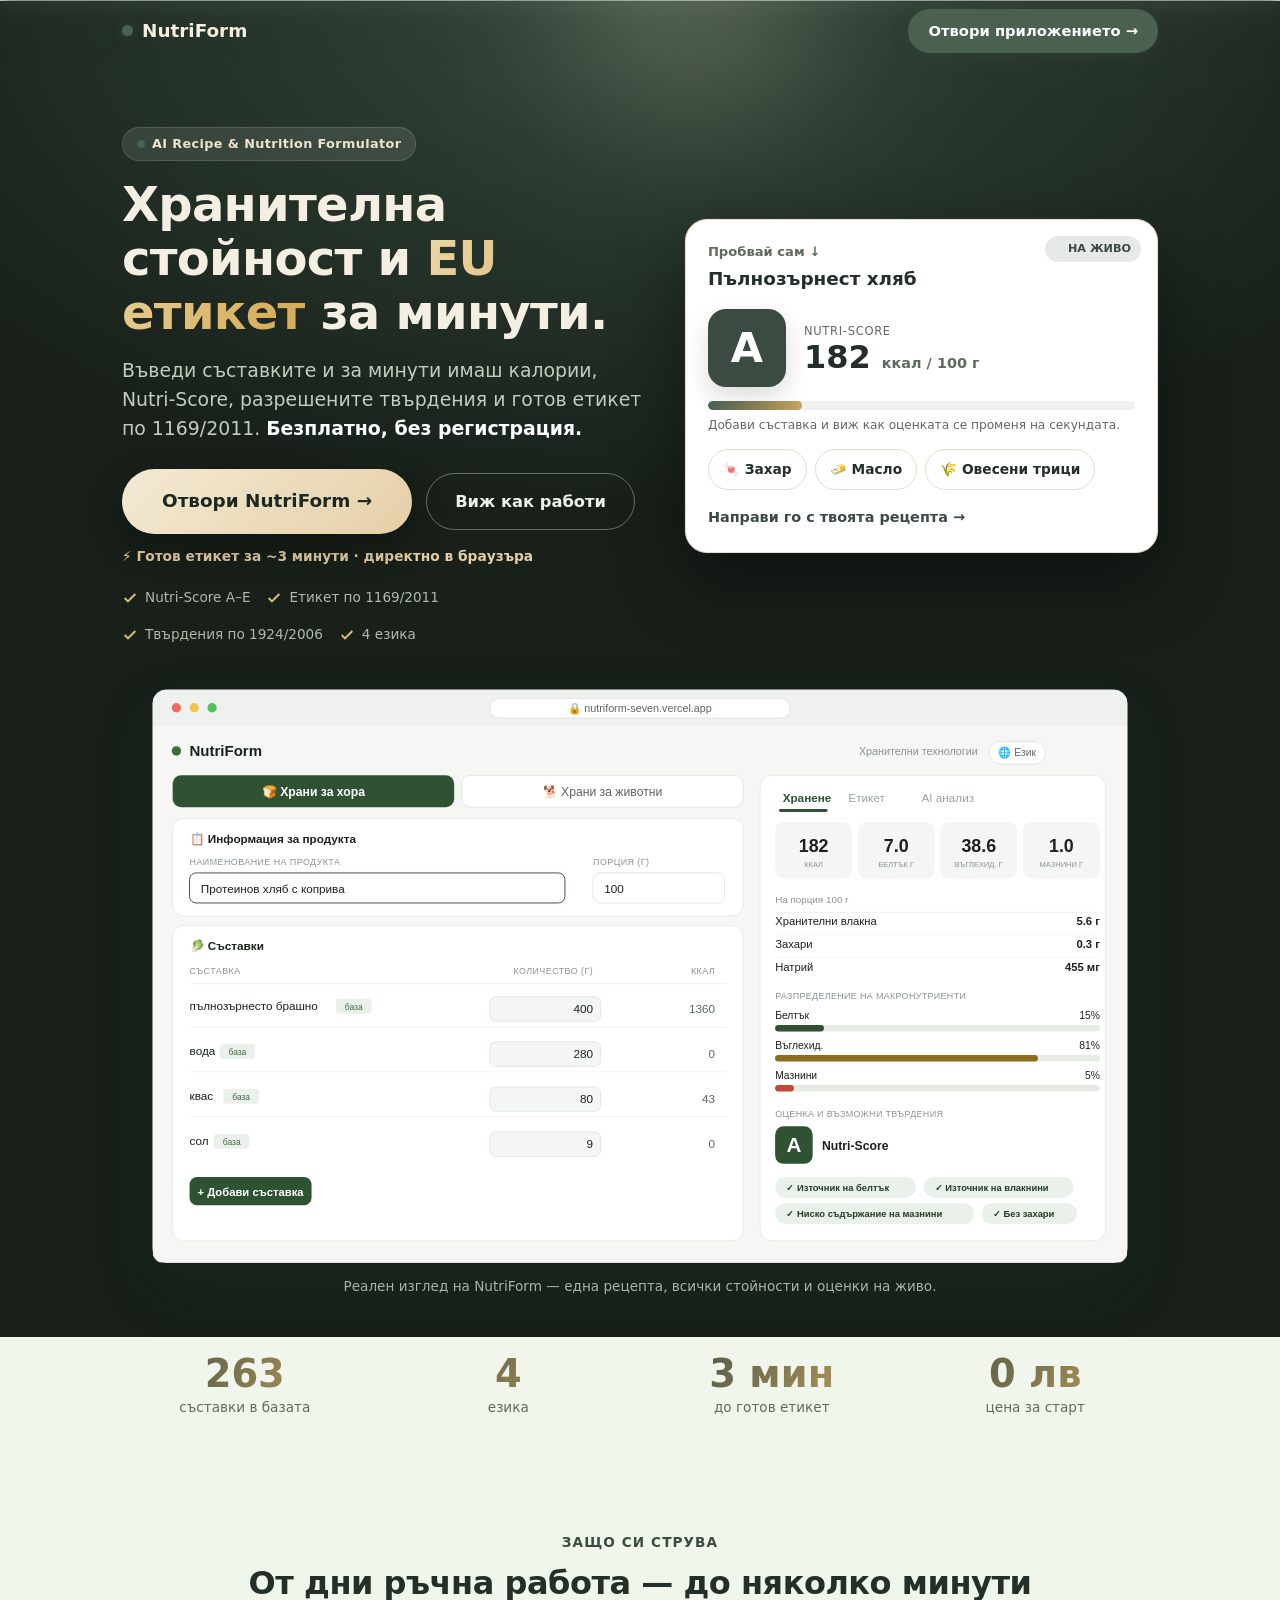
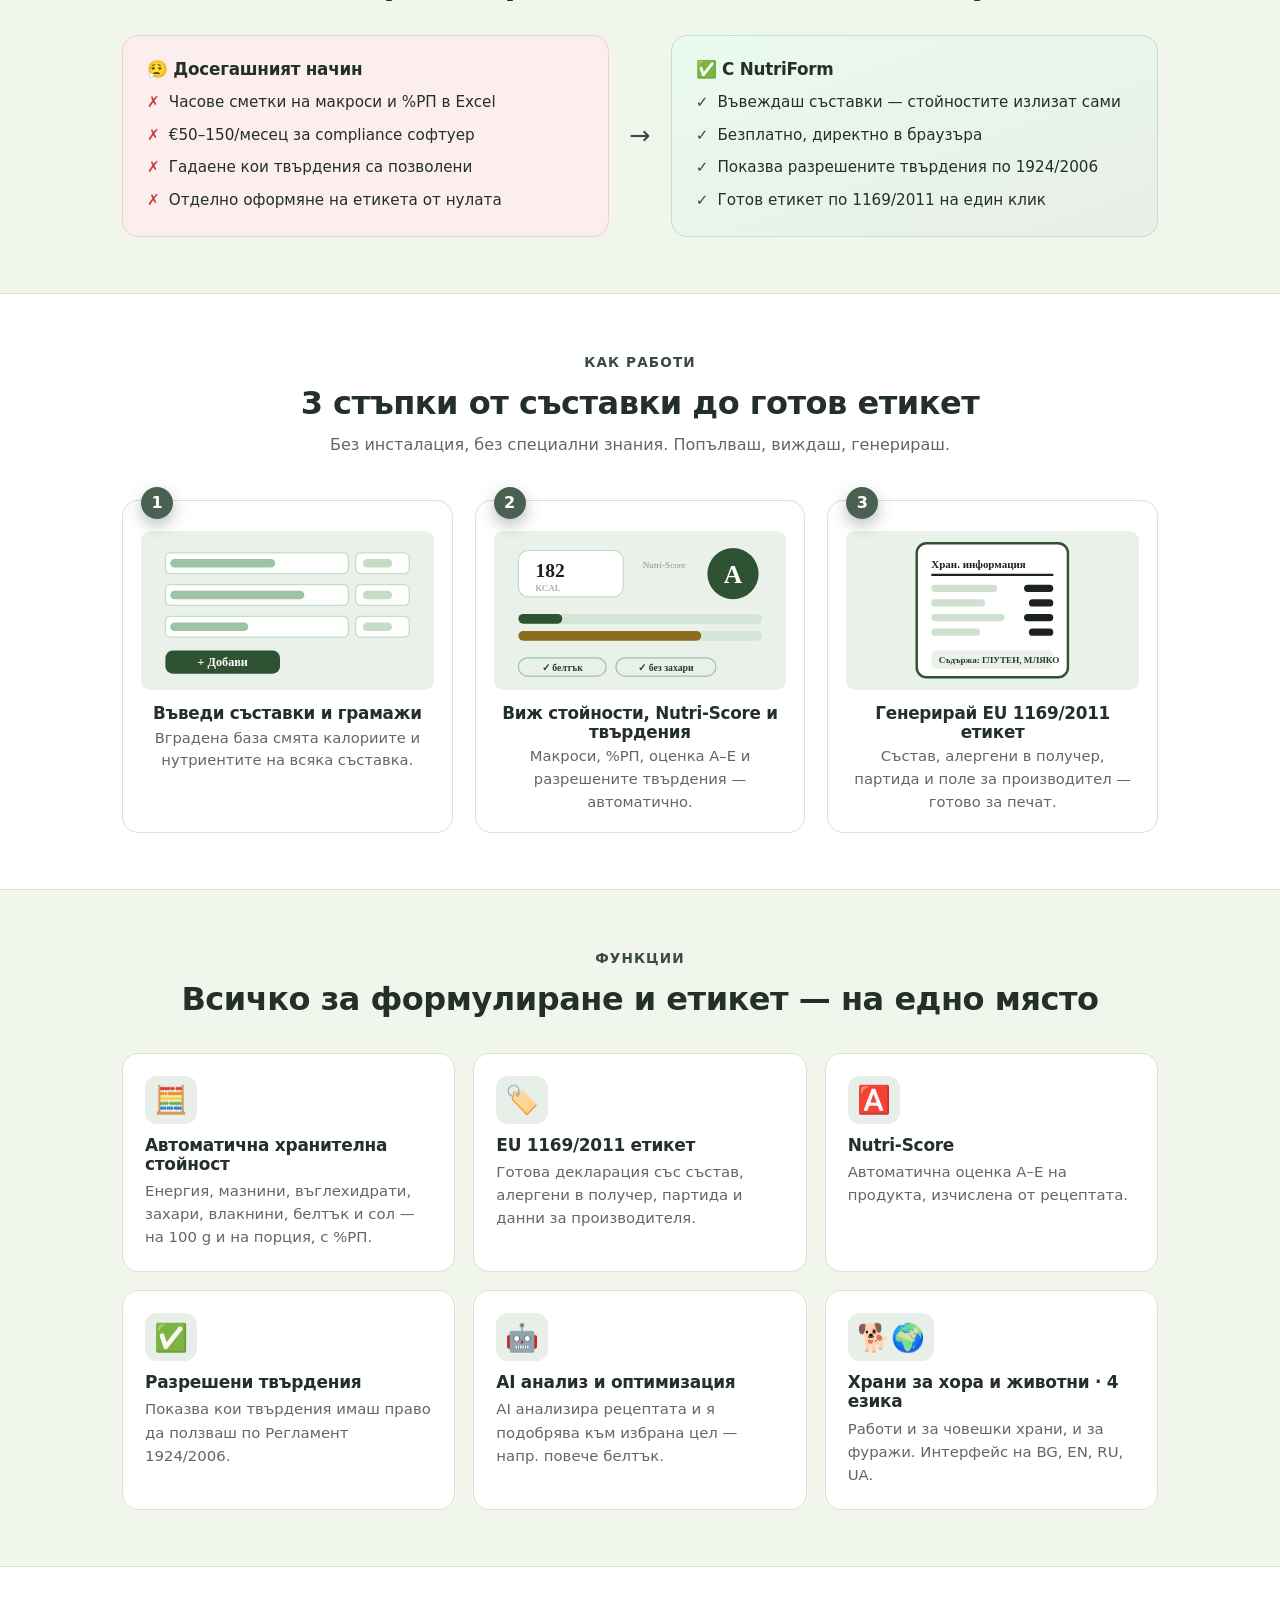
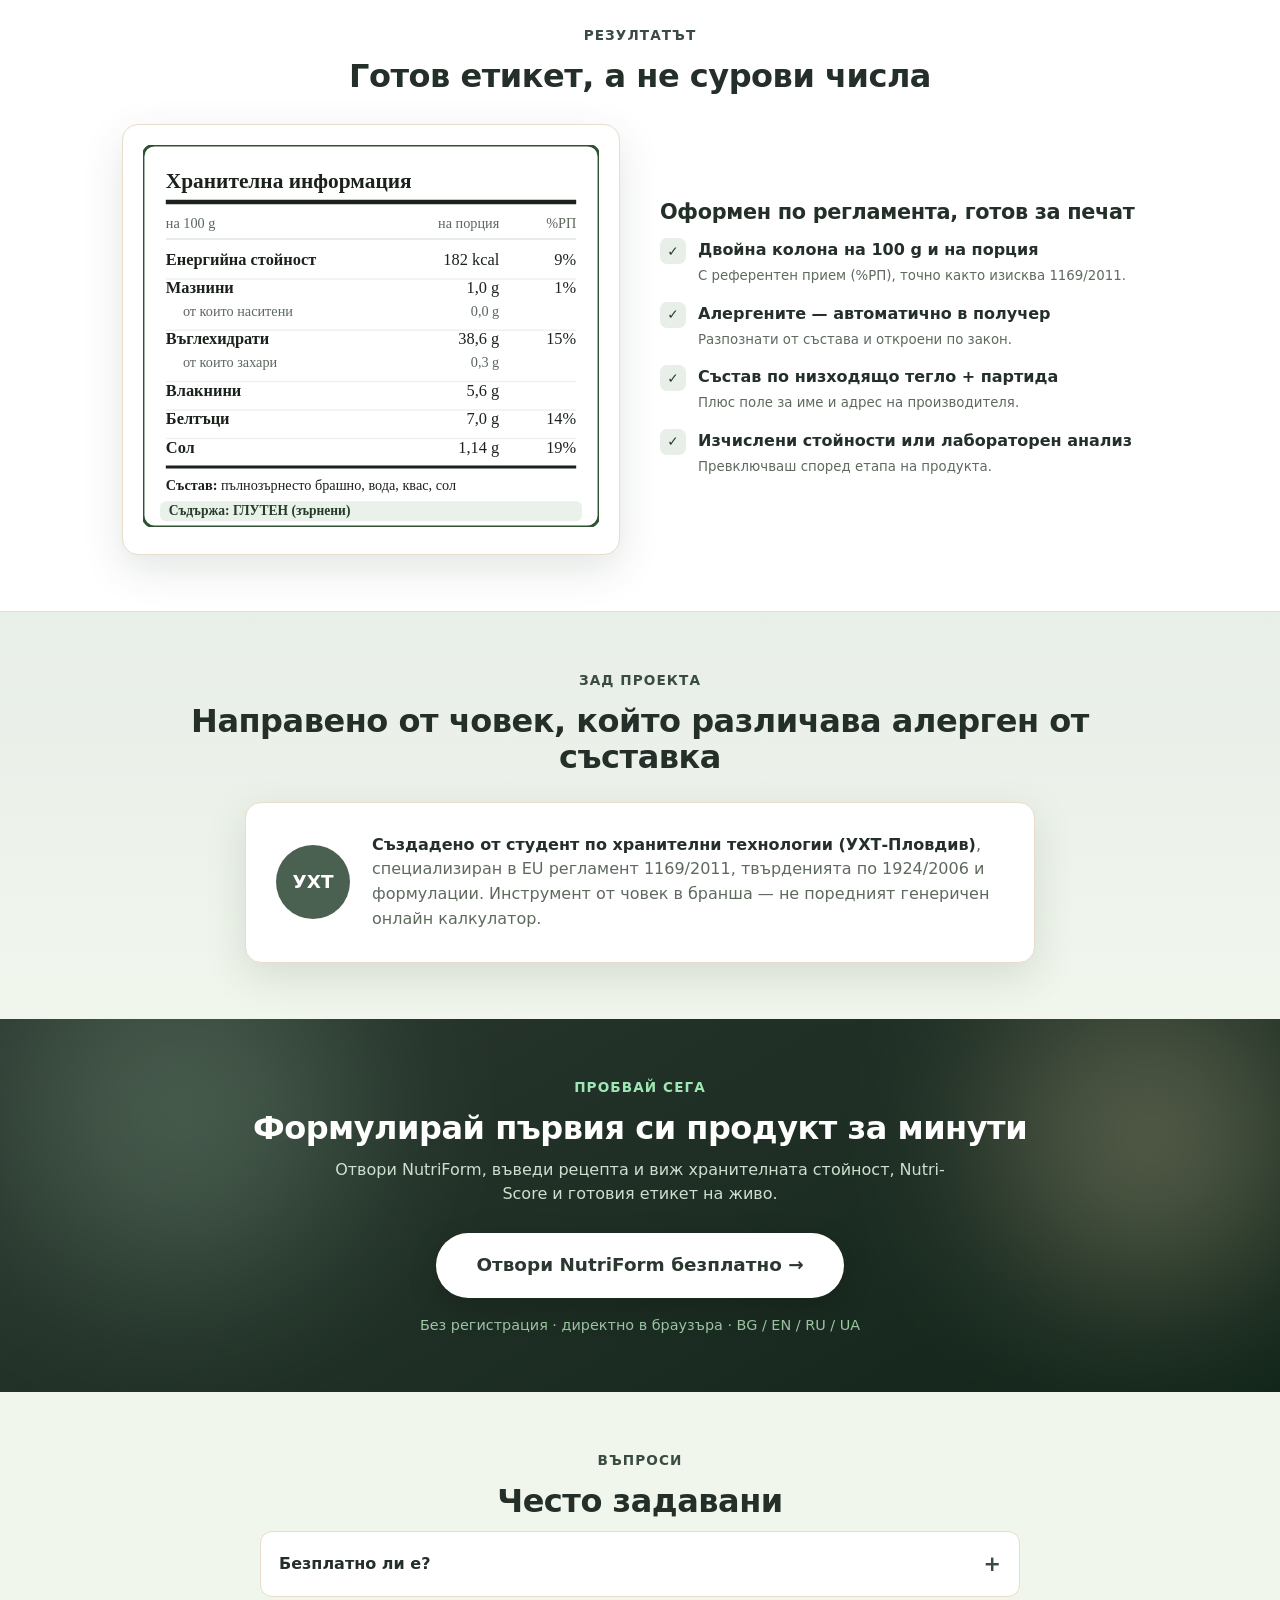
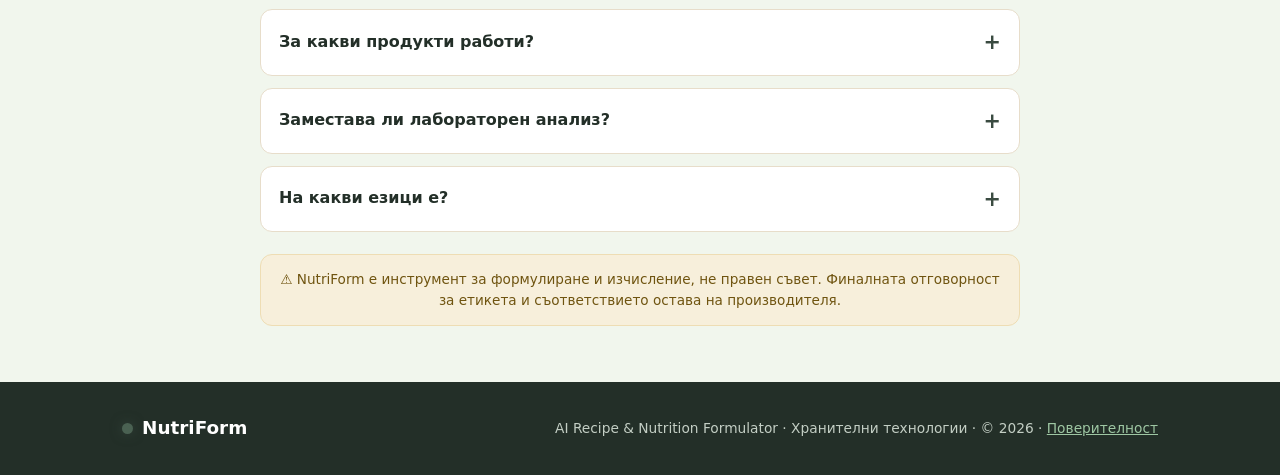
==== commit f9f9d9ae: "Още зелено + изнесени преводи от app.js ЗЕЛЕНО: кремавите фонове → мек сажа-зелен (приложение --bg #" ====
--- a/public/lp/index.html
+++ b/public/lp/index.html
@@ -18,7 +18,7 @@
     --green:#3a4b41;--green-2:#4a6152;--green-d:#2b3830;--green-l:#e8eee8;
     --accent:#4a6152;--accent-d:#3a4b41;--lime:#c7a35e;
     --olive:#a98b4a;--ink:#232f28;--muted:#5f6a5f;--line:#e7ddca;
-    --bg:#faf6ec;--white:#fff;--amber:#e0a83a;--amber-l:#f7efdb;--red:#c0483b;
+    --bg:#f1f6ed;--white:#fff;--amber:#e0a83a;--amber-l:#f7efdb;--red:#c0483b;
     --beige:#e6cfa7;--beige-l:#f2e7cd;
     --radius:16px;--shadow:0 14px 40px rgba(33,58,37,.13);--shadow-lg:0 24px 60px rgba(33,58,37,.20);
     --font:'Segoe UI',system-ui,-apple-system,Roboto,Helvetica,Arial,sans-serif;
